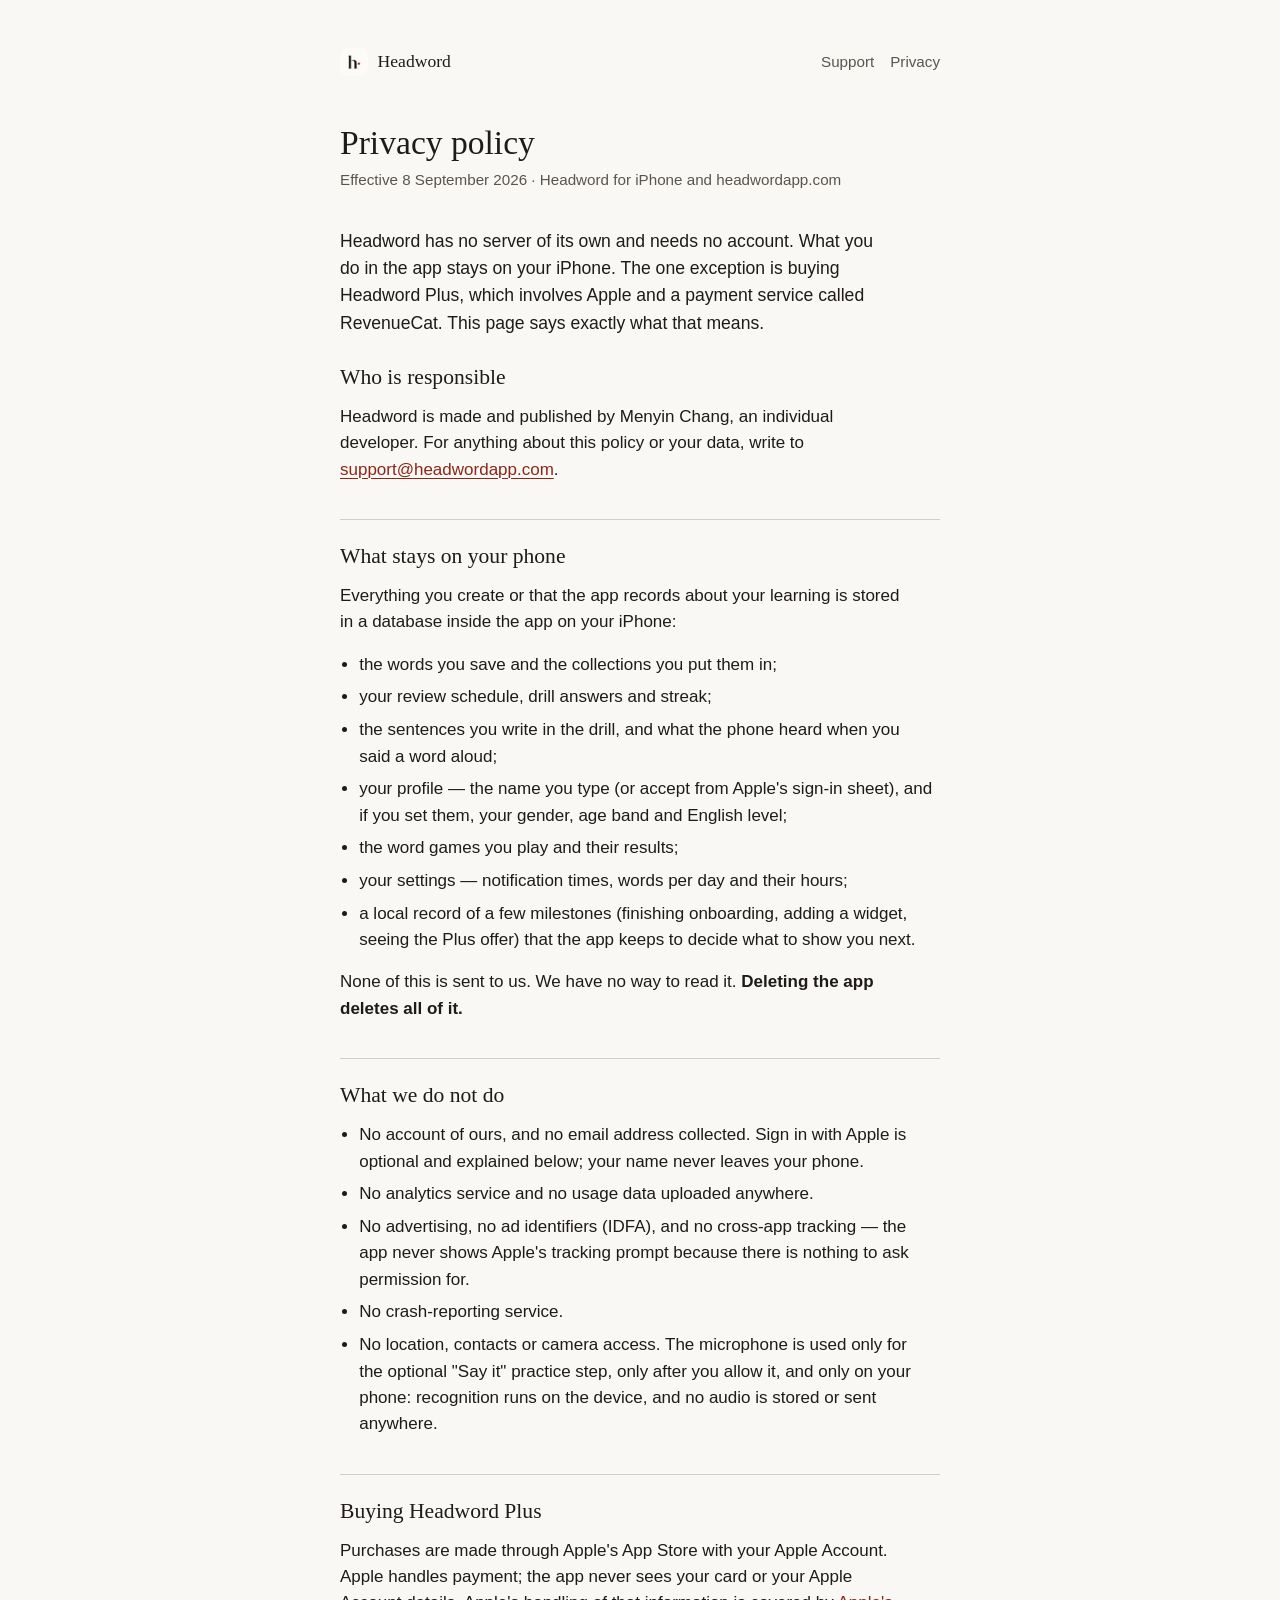
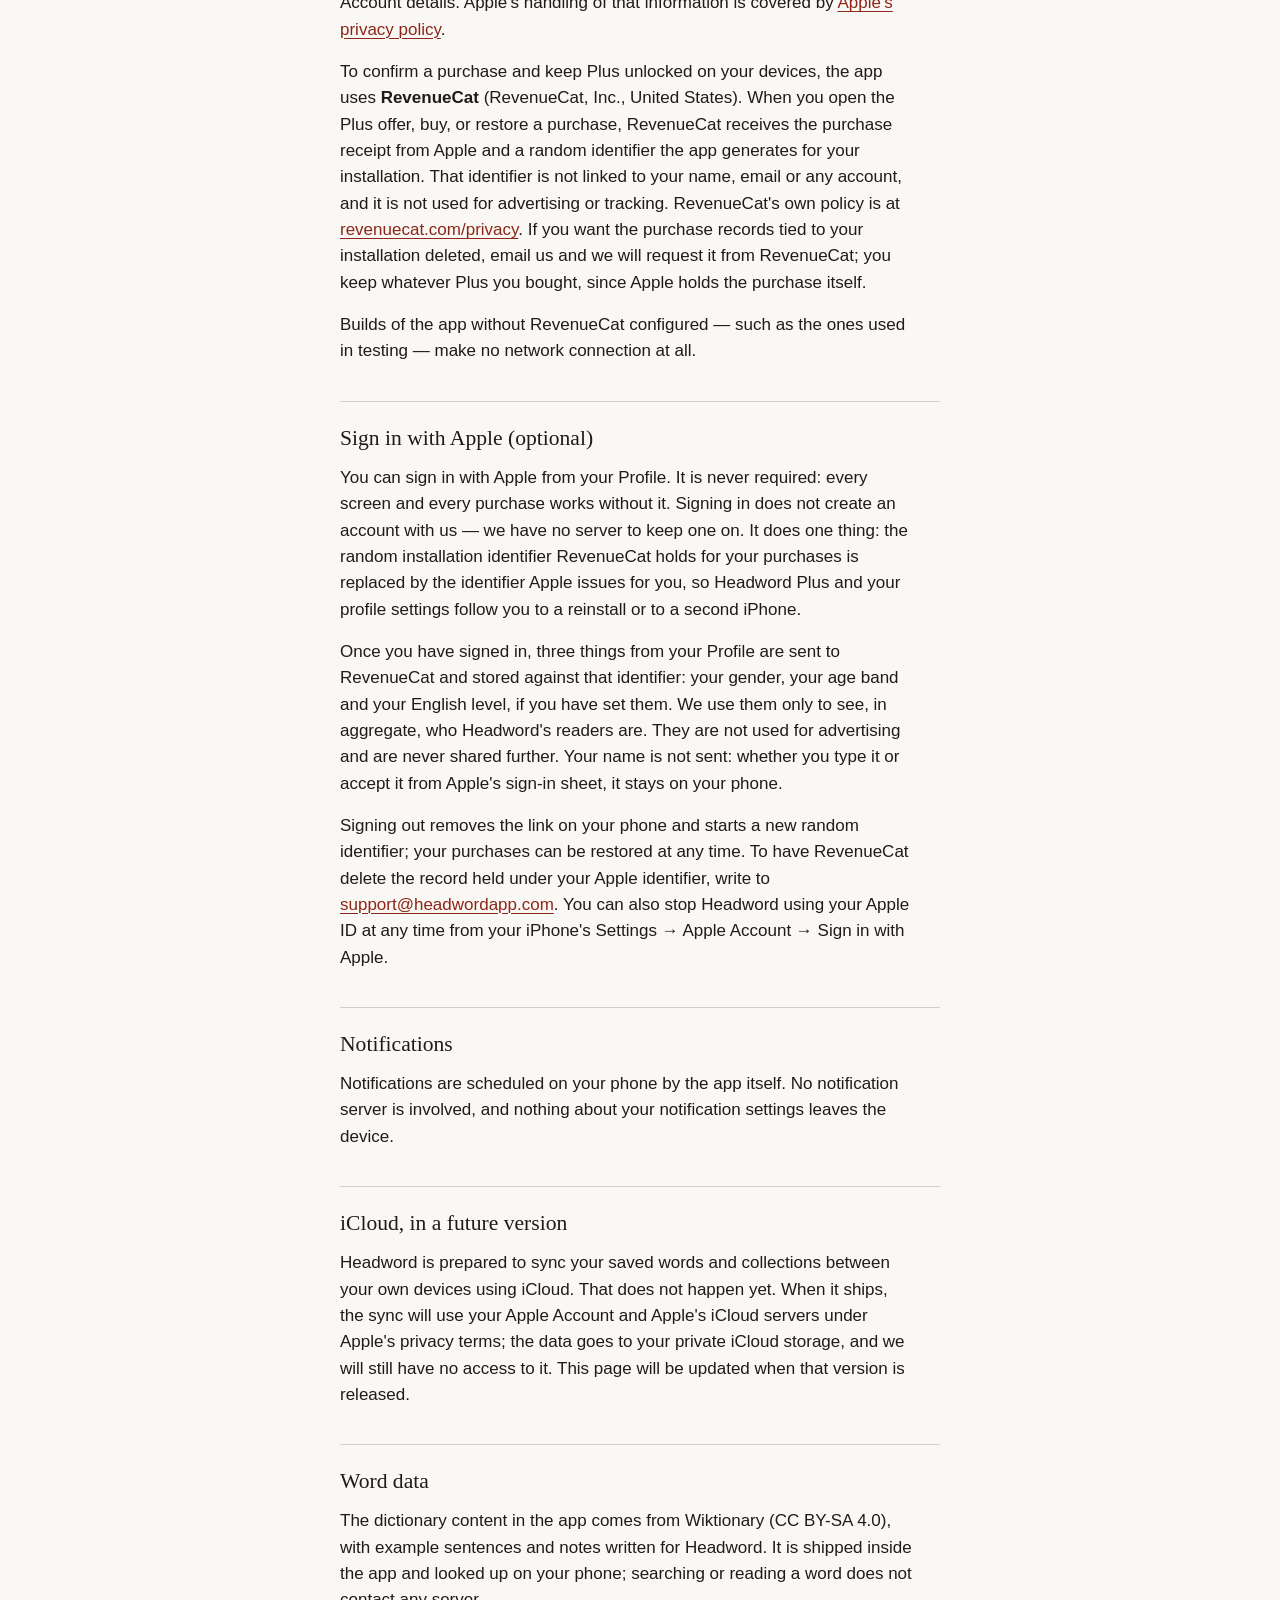
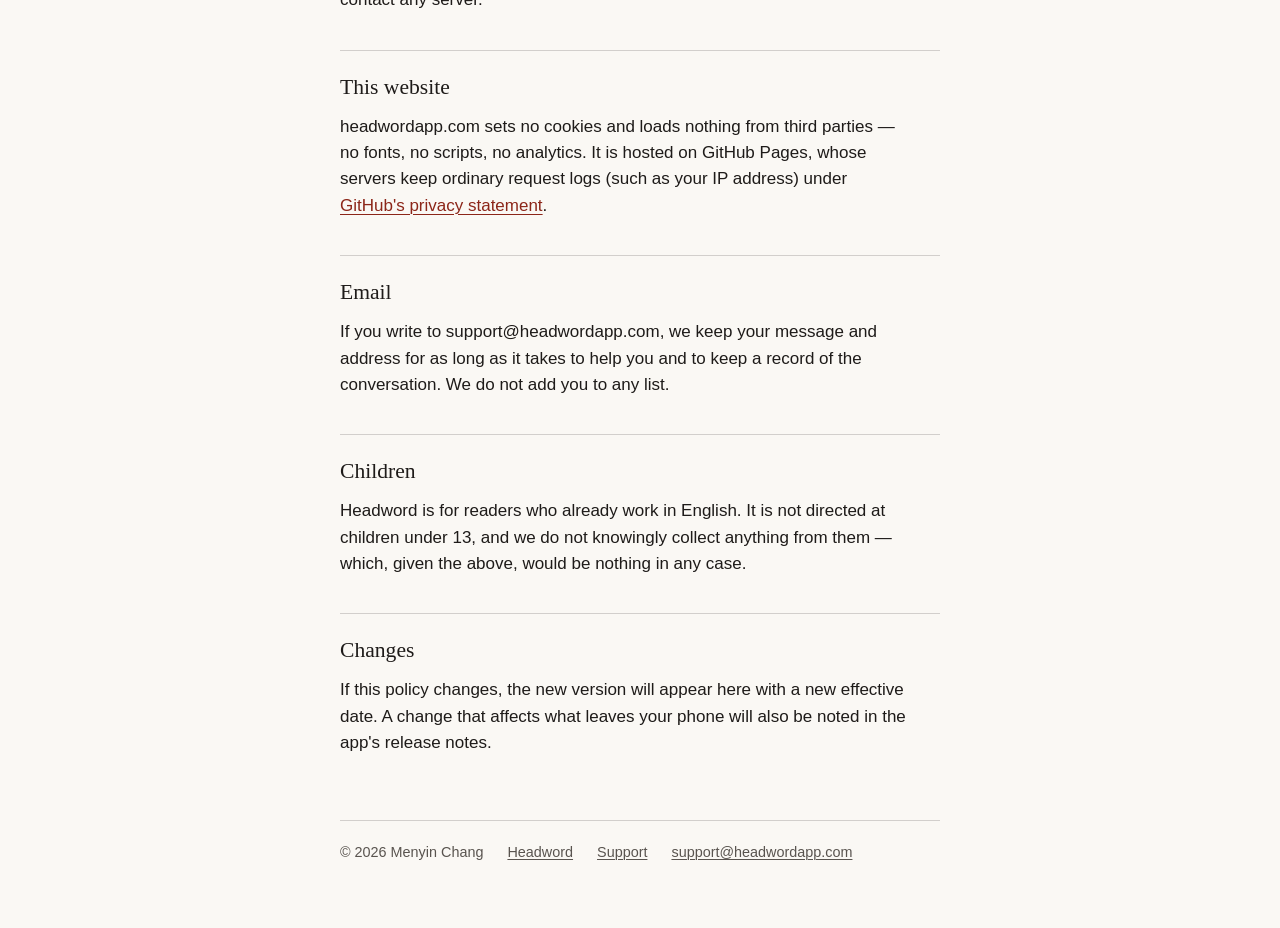
==== privacy/index.html @ ce12e7b8 "privacy: Sign in with Apple, profile attributes, microphone Effective 8 September 2026. Describes th" ====
<!doctype html>
<html lang="en">
<head>
  <meta charset="utf-8">
  <meta name="viewport" content="width=device-width, initial-scale=1">
  <title>Privacy policy — Headword</title>
  <meta name="description" content="What Headword for iPhone collects (almost nothing), where your data lives (your phone), and who else is involved (Apple, and RevenueCat if you buy Plus).">
  <link rel="icon" href="/icon.png">
  <link rel="stylesheet" href="/style.css">
</head>
<body>
<main>
  <nav class="top" aria-label="Site">
    <a class="home" href="/"><img src="/icon.png" alt="">Headword</a>
    <span class="spacer"></span>
    <a href="/support/">Support</a>
    <a href="/privacy/" aria-current="page">Privacy</a>
  </nav>

  <h1>Privacy policy</h1>
  <p class="dateline">Effective 8 September 2026 · Headword for iPhone and headwordapp.com</p>

  <p class="lead">Headword has no server of its own and needs no account. What you do in the app stays on your iPhone. The one exception is buying Headword Plus, which involves Apple and a payment service called RevenueCat. This page says exactly what that means.</p>

  <h2>Who is responsible</h2>
  <p>Headword is made and published by Menyin Chang, an individual developer. For anything about this policy or your data, write to <a href="mailto:support@headwordapp.com">support@headwordapp.com</a>.</p>

  <h2>What stays on your phone</h2>
  <p>Everything you create or that the app records about your learning is stored in a database inside the app on your iPhone:</p>
  <ul>
    <li>the words you save and the collections you put them in;</li>
    <li>your review schedule, drill answers and streak;</li>
    <li>the sentences you write in the drill, and what the phone heard when you said a word aloud;</li>
    <li>your profile — the name you type (or accept from Apple's sign-in sheet), and if you set them, your gender, age band and English level;</li>
    <li>the word games you play and their results;</li>
    <li>your settings — notification times, words per day and their hours;</li>
    <li>a local record of a few milestones (finishing onboarding, adding a widget, seeing the Plus offer) that the app keeps to decide what to show you next.</li>
  </ul>
  <p>None of this is sent to us. We have no way to read it. <strong>Deleting the app deletes all of it.</strong></p>

  <h2>What we do not do</h2>
  <ul>
    <li>No account of ours, and no email address collected. Sign in with Apple is optional and explained below; your name never leaves your phone.</li>
    <li>No analytics service and no usage data uploaded anywhere.</li>
    <li>No advertising, no ad identifiers (IDFA), and no cross-app tracking — the app never shows Apple's tracking prompt because there is nothing to ask permission for.</li>
    <li>No crash-reporting service.</li>
    <li>No location, contacts or camera access. The microphone is used only for the optional "Say it" practice step, only after you allow it, and only on your phone: recognition runs on the device, and no audio is stored or sent anywhere.</li>
  </ul>

  <h2>Buying Headword Plus</h2>
  <p>Purchases are made through Apple's App Store with your Apple Account. Apple handles payment; the app never sees your card or your Apple Account details. Apple's handling of that information is covered by <a href="https://www.apple.com/legal/privacy/">Apple's privacy policy</a>.</p>
  <p>To confirm a purchase and keep Plus unlocked on your devices, the app uses <strong>RevenueCat</strong> (RevenueCat, Inc., United States). When you open the Plus offer, buy, or restore a purchase, RevenueCat receives the purchase receipt from Apple and a random identifier the app generates for your installation. That identifier is not linked to your name, email or any account, and it is not used for advertising or tracking. RevenueCat's own policy is at <a href="https://www.revenuecat.com/privacy/">revenuecat.com/privacy</a>. If you want the purchase records tied to your installation deleted, email us and we will request it from RevenueCat; you keep whatever Plus you bought, since Apple holds the purchase itself.</p>
  <p>Builds of the app without RevenueCat configured — such as the ones used in testing — make no network connection at all.</p>
  <h2>Sign in with Apple (optional)</h2>
  <p>You can sign in with Apple from your Profile. It is never required: every screen and every purchase works without it. Signing in does not create an account with us — we have no server to keep one on. It does one thing: the random installation identifier RevenueCat holds for your purchases is replaced by the identifier Apple issues for you, so Headword Plus and your profile settings follow you to a reinstall or to a second iPhone.</p>
  <p>Once you have signed in, three things from your Profile are sent to RevenueCat and stored against that identifier: your gender, your age band and your English level, if you have set them. We use them only to see, in aggregate, who Headword's readers are. They are not used for advertising and are never shared further. Your name is not sent: whether you type it or accept it from Apple's sign-in sheet, it stays on your phone.</p>
  <p>Signing out removes the link on your phone and starts a new random identifier; your purchases can be restored at any time. To have RevenueCat delete the record held under your Apple identifier, write to <a href="mailto:support@headwordapp.com">support@headwordapp.com</a>. You can also stop Headword using your Apple ID at any time from your iPhone's Settings → Apple Account → Sign in with Apple.</p>

  <h2>Notifications</h2>
  <p>Notifications are scheduled on your phone by the app itself. No notification server is involved, and nothing about your notification settings leaves the device.</p>

  <h2>iCloud, in a future version</h2>
  <p>Headword is prepared to sync your saved words and collections between your own devices using iCloud. That does not happen yet. When it ships, the sync will use your Apple Account and Apple's iCloud servers under Apple's privacy terms; the data goes to your private iCloud storage, and we will still have no access to it. This page will be updated when that version is released.</p>

  <h2>Word data</h2>
  <p>The dictionary content in the app comes from Wiktionary (CC BY-SA 4.0), with example sentences and notes written for Headword. It is shipped inside the app and looked up on your phone; searching or reading a word does not contact any server.</p>

  <h2>This website</h2>
  <p>headwordapp.com sets no cookies and loads nothing from third parties — no fonts, no scripts, no analytics. It is hosted on GitHub Pages, whose servers keep ordinary request logs (such as your IP address) under <a href="https://docs.github.com/en/site-policy/privacy-policies/github-general-privacy-statement">GitHub's privacy statement</a>.</p>

  <h2>Email</h2>
  <p>If you write to support@headwordapp.com, we keep your message and address for as long as it takes to help you and to keep a record of the conversation. We do not add you to any list.</p>

  <h2>Children</h2>
  <p>Headword is for readers who already work in English. It is not directed at children under 13, and we do not knowingly collect anything from them — which, given the above, would be nothing in any case.</p>

  <h2>Changes</h2>
  <p>If this policy changes, the new version will appear here with a new effective date. A change that affects what leaves your phone will also be noted in the app's release notes.</p>

  <footer>
    <span>© 2026 Menyin Chang</span>
    <a href="/">Headword</a>
    <a href="/support/">Support</a>
    <a href="mailto:support@headwordapp.com">support@headwordapp.com</a>
  </footer>
</main>
</body>
</html>
---- style.css ----
/* Headword — headwordapp.com
   Paper and ink, a serif for the entry, the system sans for everything around it.
   Nothing here loads from a third party: no fonts, no scripts, no analytics.
   The values are the app's own (LemmaColor, LemmaType, the icon's red). */

:root {
  color-scheme: light dark;
  --paper: #faf8f4;
  --ink: #1e1b19;
  --ink-2: #59544f;
  --rule: rgba(30, 27, 25, 0.18);
  --accent: #8c2619;
  --accent-hover: #6d1d12;
  --on-accent: #ffffff;
  --card: #ffffff;
  --shadow: rgba(30, 27, 25, 0.12);
  --serif: ui-serif, "New York", "Iowan Old Style", "Palatino Linotype", Palatino, Georgia, "Times New Roman", serif;
  --sans: -apple-system, BlinkMacSystemFont, "SF Pro Text", "Segoe UI", Helvetica, Arial, sans-serif;
}

@media (prefers-color-scheme: dark) {
  :root {
    --paper: #16130f;
    --ink: #f0ece6;
    --ink-2: #c7c2be;
    --rule: rgba(240, 236, 230, 0.2);
    --accent: #d97359;
    --accent-hover: #e48a72;
    --on-accent: #1a100d;
    --shadow: rgba(0, 0, 0, 0.5);
  }
}

* { box-sizing: border-box; }

html { background: var(--paper); }

body {
  margin: 0;
  background: var(--paper);
  color: var(--ink);
  font-family: var(--sans);
  font-size: 17px;
  line-height: 1.55;
  -webkit-font-smoothing: antialiased;
}

main {
  max-width: 40rem;
  margin: 0 auto;
  padding: 3rem 1.25rem 4rem;
}
main.wide { max-width: 72rem; padding: 2rem 1.25rem 3rem; }

a { color: var(--accent); text-decoration-thickness: 1px; text-underline-offset: 0.15em; }
a:hover { text-decoration-thickness: 2px; color: var(--accent-hover); }
a:focus-visible { outline: 2px solid var(--accent); outline-offset: 3px; border-radius: 2px; }

img { max-width: 100%; height: auto; }

.visually-hidden {
  position: absolute; width: 1px; height: 1px; margin: -1px; padding: 0;
  overflow: hidden; clip: rect(0 0 0 0); white-space: nowrap; border: 0;
}

nav.top {
  display: flex;
  align-items: center;
  gap: 1rem;
  font-size: 0.95rem;
  color: var(--ink-2);
  margin-bottom: 3rem;
}
nav.top a { color: inherit; text-decoration: none; }
nav.top a:hover { color: var(--accent); }
nav.top .home { display: flex; align-items: center; gap: 0.6rem; color: var(--ink); font-family: var(--serif); font-size: 1.1rem; }
nav.top img { width: 28px; height: 28px; border-radius: 7px; }
nav.top .spacer { flex: 1; }

/* ------------------------------------------------------------------
   Reading pages (Support, Privacy) */

h1 {
  font-family: var(--serif);
  font-weight: 400;
  font-size: 2.1rem;
  line-height: 1.15;
  margin: 0 0 0.35rem;
  text-wrap: balance;
}
.dateline { color: var(--ink-2); font-size: 0.95rem; margin: 0 0 2.25rem; }

h2 {
  font-family: var(--serif);
  font-weight: 400;
  font-size: 1.35rem;
  margin: 2.25rem 0 0.6rem;
  padding-top: 1.25rem;
  border-top: 1px solid var(--rule);
}
h2:first-of-type { border-top: 0; padding-top: 0; margin-top: 1.5rem; }

p, li { max-width: 36rem; }
p { margin: 0 0 1rem; }
ul { padding-left: 1.2rem; margin: 0 0 1rem; }
li { margin: 0 0 0.4rem; }
strong { font-weight: 600; }
code { font-family: ui-monospace, "SF Mono", Menlo, monospace; font-size: 0.92em; }

.lead { font-size: 1.1rem; max-width: 34rem; }
.quiet { color: var(--ink-2); }

hr { border: 0; border-top: 1px solid var(--rule); margin: 2.5rem 0; }

footer {
  margin-top: 4rem;
  padding-top: 1.25rem;
  border-top: 1px solid var(--rule);
  color: var(--ink-2);
  font-size: 0.9rem;
  display: flex;
  flex-wrap: wrap;
  gap: 0.5rem 1.5rem;
}
footer a { color: inherit; }

/* ------------------------------------------------------------------
   The landing page: one long dictionary entry for "headword".
   Section labels are the apparatus the app already sets (IN USE, ORIGIN). */

.landing nav.top { margin-bottom: clamp(2.5rem, 6vw, 4.5rem); }

.label {
  font-family: var(--sans);
  font-weight: 400;
  font-size: 0.8rem;
  letter-spacing: 0.14em;
  text-transform: uppercase;
  color: var(--ink-2);
}
.landing h2.label { margin: 0 0 1.1rem; padding: 0; border: 0; }

/* The hero: the entry on the left, today's word on the Lock Screen on the right. */
.hero {
  display: grid;
  grid-template-columns: minmax(0, 7fr) minmax(0, 5fr);
  gap: clamp(2rem, 5vw, 5rem);
  align-items: start;
}

.headword {
  font-family: var(--serif);
  font-weight: 400;
  font-size: clamp(3.4rem, 9vw, 7rem);
  line-height: 1;
  letter-spacing: -0.015em;
  margin: 0 0 0.6rem;
  display: flex;
  align-items: baseline;
  text-wrap: initial;
}
.headword .bloom { display: inline-block; white-space: nowrap; }
.headword .l { display: inline-block; }
/* The icon's red dot, as the full stop after the headword. */
.headword .dot {
  display: inline-block;
  width: 0.17em;
  height: 0.17em;
  border-radius: 50%;
  background: var(--accent);
  margin-left: 0.08em;
  transform: translateY(-0.02em);
}

.apparatus {
  font-family: var(--serif);
  color: var(--ink-2);
  font-size: 1.15rem;
  margin: 0 0 1.6rem;
}
.apparatus .pos { font-style: italic; }

.senses {
  list-style: none;
  padding: 0;
  margin: 0 0 2rem;
  font-family: var(--serif);
  font-size: clamp(1.25rem, 1.05rem + 0.8vw, 1.5rem);
  line-height: 1.4;
  max-width: 36rem;
}
.senses li {
  display: grid;
  grid-template-columns: 1.6em 1fr;
  margin: 0 0 1rem;
}
.senses .n { font-weight: 600; font-size: 0.8em; line-height: 1.75; }
.senses p { margin: 0; max-width: none; }
.senses b { font-weight: 600; }

.cta { display: flex; align-items: center; gap: 1.25rem; flex-wrap: wrap; }
.cta .quiet { margin: 0; font-size: 0.95rem; line-height: 1.45; max-width: 22rem; }

.button {
  display: inline-flex;
  align-items: center;
  justify-content: center;
  min-height: 3.25rem;
  padding: 0 1.6rem;
  border-radius: 2rem;
  background: var(--accent);
  color: var(--on-accent);
  font-size: 1.0625rem;
  font-weight: 500;
  text-decoration: none;
  white-space: nowrap;
}
.button:hover { background: var(--accent-hover); color: var(--on-accent); text-decoration: none; }

.widget { margin: 0.5rem 0 0; }
.widget .card {
  background: #ffffff;
  border-radius: 1.6rem;
  padding: clamp(1rem, 2.5vw, 1.9rem);
  box-shadow: 0 1.5rem 3.5rem var(--shadow), 0 0 0 1px var(--rule);
}
.widget img { display: block; width: 100%; }
.widget figcaption {
  font-family: var(--serif);
  font-style: italic;
  color: var(--ink-2);
  font-size: 1.05rem;
  text-align: center;
  margin: 1rem 0 0;
}

/* Sections, each opened by one hairline and its apparatus label. */
.sec {
  border-top: 1px solid var(--rule);
  margin-top: clamp(3rem, 7vw, 5rem);
  padding-top: clamp(2.25rem, 5vw, 3.5rem);
}

.statement {
  font-family: var(--serif);
  font-size: clamp(1.7rem, 1.2rem + 2vw, 2.75rem);
  line-height: 1.15;
  letter-spacing: -0.01em;
  margin: 0 0 clamp(1.75rem, 4vw, 2.75rem);
  max-width: 52rem;
  text-wrap: balance;
}

/* The three screens: a row on wide viewports, a snapping strip on narrow ones. */
.screens {
  display: grid;
  grid-template-columns: repeat(3, minmax(0, 1fr));
  gap: clamp(1.5rem, 3.5vw, 3rem);
}
.screens figure { margin: 0; }
.phone {
  position: relative;
  aspect-ratio: 800 / 1130;
  border-radius: clamp(1.5rem, 3.5vw, 2.4rem);
  overflow: hidden;
  background: #ffffff;
  box-shadow: 0 0 0 1px var(--rule), 0 1.25rem 3rem var(--shadow);
}
.phone img { display: block; width: 100%; height: 100%; object-fit: cover; object-position: top; }
.phone::after {
  content: "";
  position: absolute;
  left: 0; right: 0; bottom: 0;
  height: 18%;
  background: linear-gradient(to bottom, rgba(255, 255, 255, 0), #ffffff);
  pointer-events: none;
}
.screens figcaption {
  font-family: var(--serif);
  font-size: 1.2rem;
  margin: 1rem 0 0;
}

.cols {
  display: grid;
  grid-template-columns: repeat(2, minmax(0, 1fr));
  gap: clamp(1.5rem, 4vw, 4rem);
  max-width: 62rem;
}
.cols h3 {
  font-family: var(--serif);
  font-weight: 400;
  font-size: 1.55rem;
  line-height: 1.2;
  margin: 0 0 0.5rem;
}
.cols p { margin: 0 0 0.75rem; }
.cols ul { margin: 0 0 0.75rem; padding-left: 1.1rem; }
.cols li { margin: 0 0 0.35rem; }
.cols .quiet { font-size: 0.95rem; }

.origin p { max-width: 44rem; }

.see-also { align-items: baseline; }
.see-also .label { margin-right: 0.25rem; }

/* Narrow viewports: one column, screens in a strip you swipe. */
@media (max-width: 60rem) {
  .hero { grid-template-columns: 1fr; }
  .widget { max-width: 30rem; margin-top: 0.5rem; }
}
@media (max-width: 44rem) {
  .cols { grid-template-columns: 1fr; }
  .screens {
    display: flex;
    gap: 1rem;
    overflow-x: auto;
    scroll-snap-type: x mandatory;
    scroll-padding-inline: 1.25rem;
    -webkit-overflow-scrolling: touch;
    margin: 0 -1.25rem;
    padding: 0.5rem 1.25rem 1rem;
    scrollbar-width: none;
  }
  .screens::-webkit-scrollbar { display: none; }
  .screens figure { flex: 0 0 min(72vw, 20rem); scroll-snap-align: start; }
  .screens figcaption { font-size: 1.05rem; }
  .cta .quiet { max-width: none; }
}

/* One page-load moment: the headword's letters bloom in, as they do on the app's welcome screen. */
@media (prefers-reduced-motion: no-preference) {
  a { transition: color 120ms ease, background-color 120ms ease; }
  .headword .l {
    opacity: 0;
    transform: translateY(0.35em);
    animation: bloom 700ms cubic-bezier(0.22, 1, 0.36, 1) forwards;
    animation-delay: calc(80ms + var(--i) * 45ms);
  }
  .headword .dot {
    opacity: 0;
    animation: bloom 500ms cubic-bezier(0.22, 1, 0.36, 1) forwards;
    animation-delay: 560ms;
  }
  .widget {
    opacity: 0;
    transform: translateY(0.75rem);
    animation: bloom 800ms cubic-bezier(0.22, 1, 0.36, 1) forwards;
    animation-delay: 700ms;
  }
  @keyframes bloom {
    to { opacity: 1; transform: none; }
  }
}
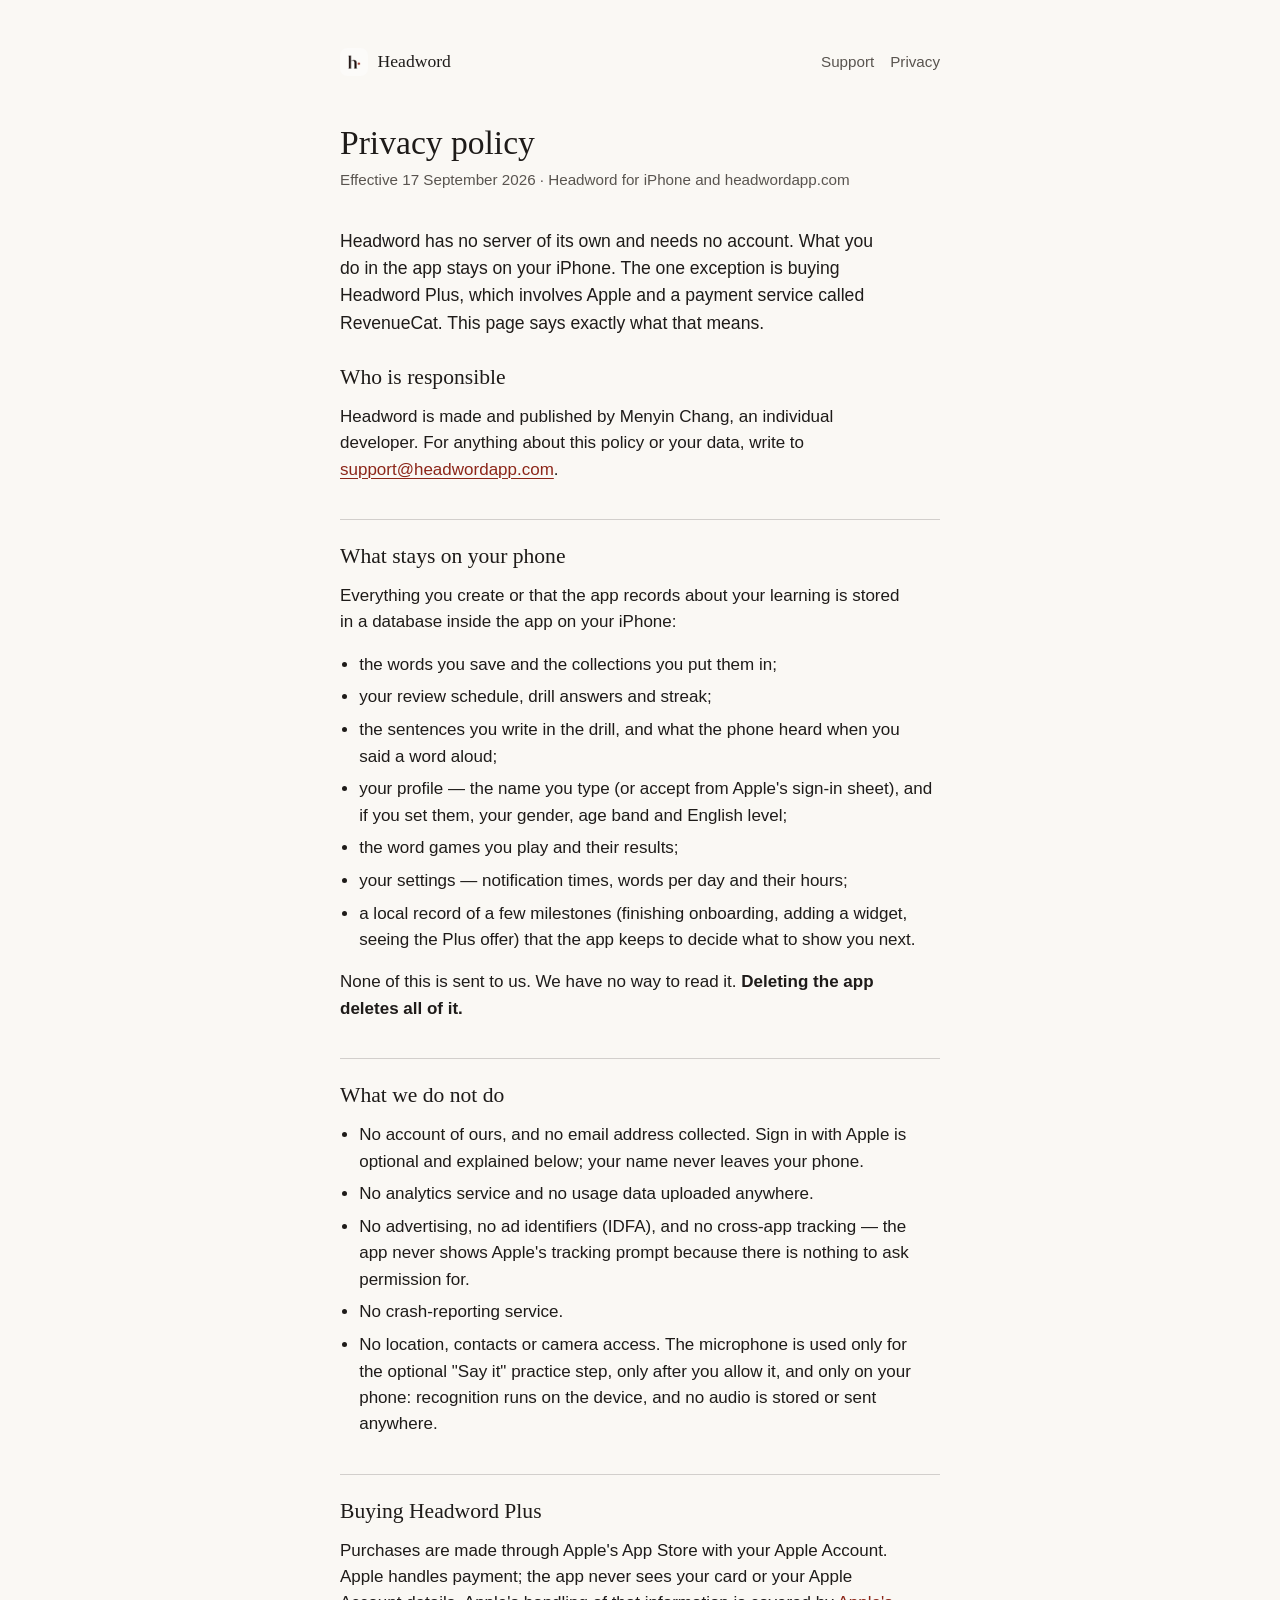
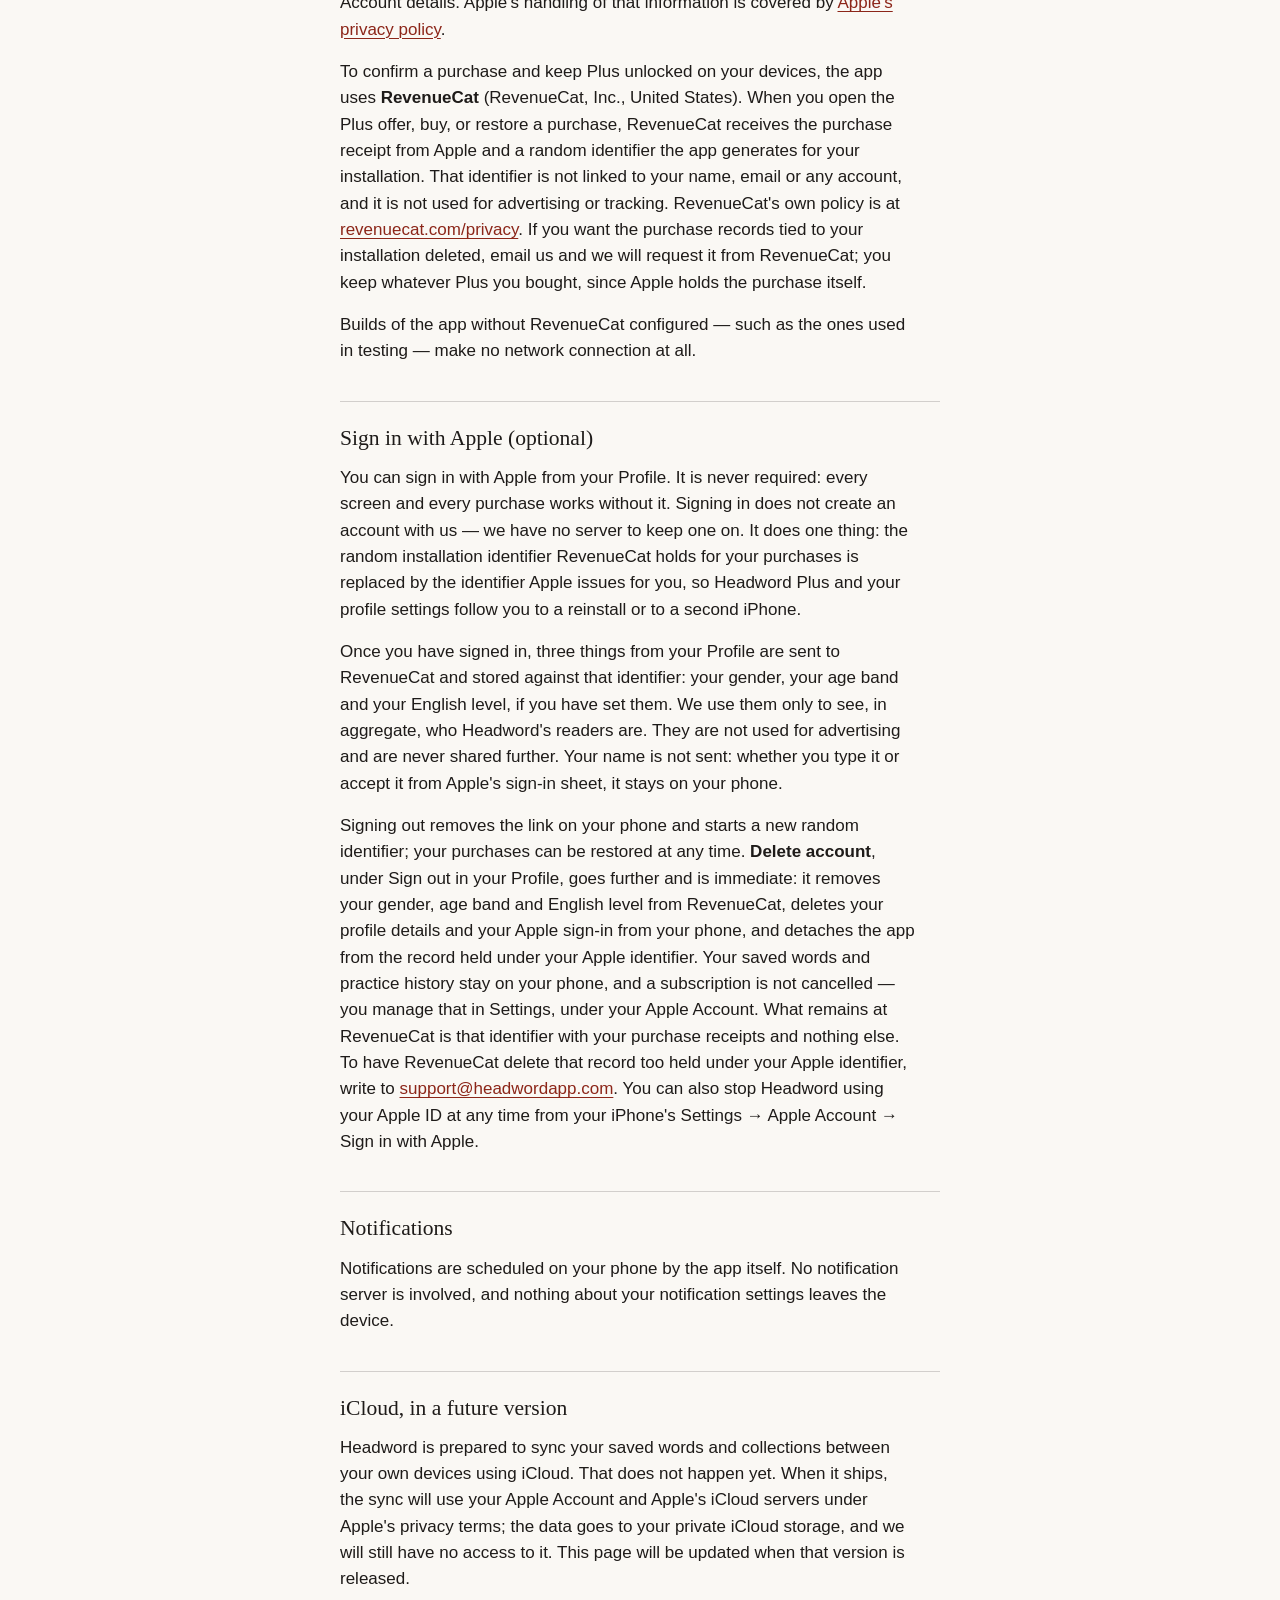
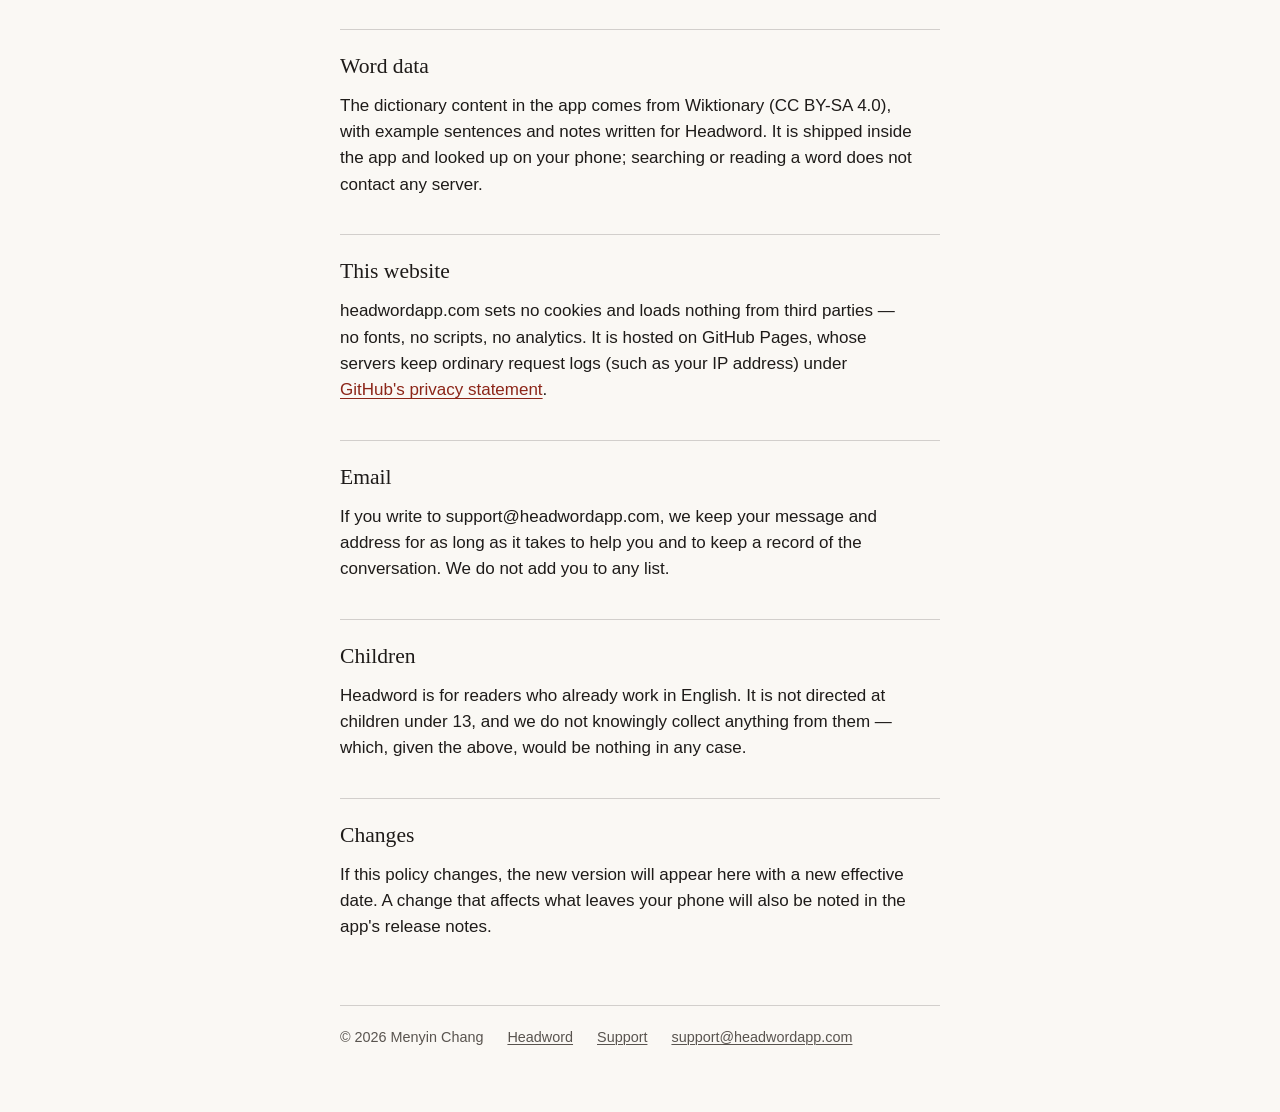
==== commit 70a9e137: "privacy: Delete account" ====
--- a/privacy/index.html
+++ b/privacy/index.html
@@ -18,7 +18,7 @@
   </nav>
 
   <h1>Privacy policy</h1>
-  <p class="dateline">Effective 8 September 2026 · Headword for iPhone and headwordapp.com</p>
+  <p class="dateline">Effective 17 September 2026 · Headword for iPhone and headwordapp.com</p>
 
   <p class="lead">Headword has no server of its own and needs no account. What you do in the app stays on your iPhone. The one exception is buying Headword Plus, which involves Apple and a payment service called RevenueCat. This page says exactly what that means.</p>
 
@@ -54,7 +54,7 @@
   <h2>Sign in with Apple (optional)</h2>
   <p>You can sign in with Apple from your Profile. It is never required: every screen and every purchase works without it. Signing in does not create an account with us — we have no server to keep one on. It does one thing: the random installation identifier RevenueCat holds for your purchases is replaced by the identifier Apple issues for you, so Headword Plus and your profile settings follow you to a reinstall or to a second iPhone.</p>
   <p>Once you have signed in, three things from your Profile are sent to RevenueCat and stored against that identifier: your gender, your age band and your English level, if you have set them. We use them only to see, in aggregate, who Headword's readers are. They are not used for advertising and are never shared further. Your name is not sent: whether you type it or accept it from Apple's sign-in sheet, it stays on your phone.</p>
-  <p>Signing out removes the link on your phone and starts a new random identifier; your purchases can be restored at any time. To have RevenueCat delete the record held under your Apple identifier, write to <a href="mailto:support@headwordapp.com">support@headwordapp.com</a>. You can also stop Headword using your Apple ID at any time from your iPhone's Settings → Apple Account → Sign in with Apple.</p>
+  <p>Signing out removes the link on your phone and starts a new random identifier; your purchases can be restored at any time. <strong>Delete account</strong>, under Sign out in your Profile, goes further and is immediate: it removes your gender, age band and English level from RevenueCat, deletes your profile details and your Apple sign-in from your phone, and detaches the app from the record held under your Apple identifier. Your saved words and practice history stay on your phone, and a subscription is not cancelled — you manage that in Settings, under your Apple Account. What remains at RevenueCat is that identifier with your purchase receipts and nothing else. To have RevenueCat delete that record too held under your Apple identifier, write to <a href="mailto:support@headwordapp.com">support@headwordapp.com</a>. You can also stop Headword using your Apple ID at any time from your iPhone's Settings → Apple Account → Sign in with Apple.</p>
 
   <h2>Notifications</h2>
   <p>Notifications are scheduled on your phone by the app itself. No notification server is involved, and nothing about your notification settings leaves the device.</p>
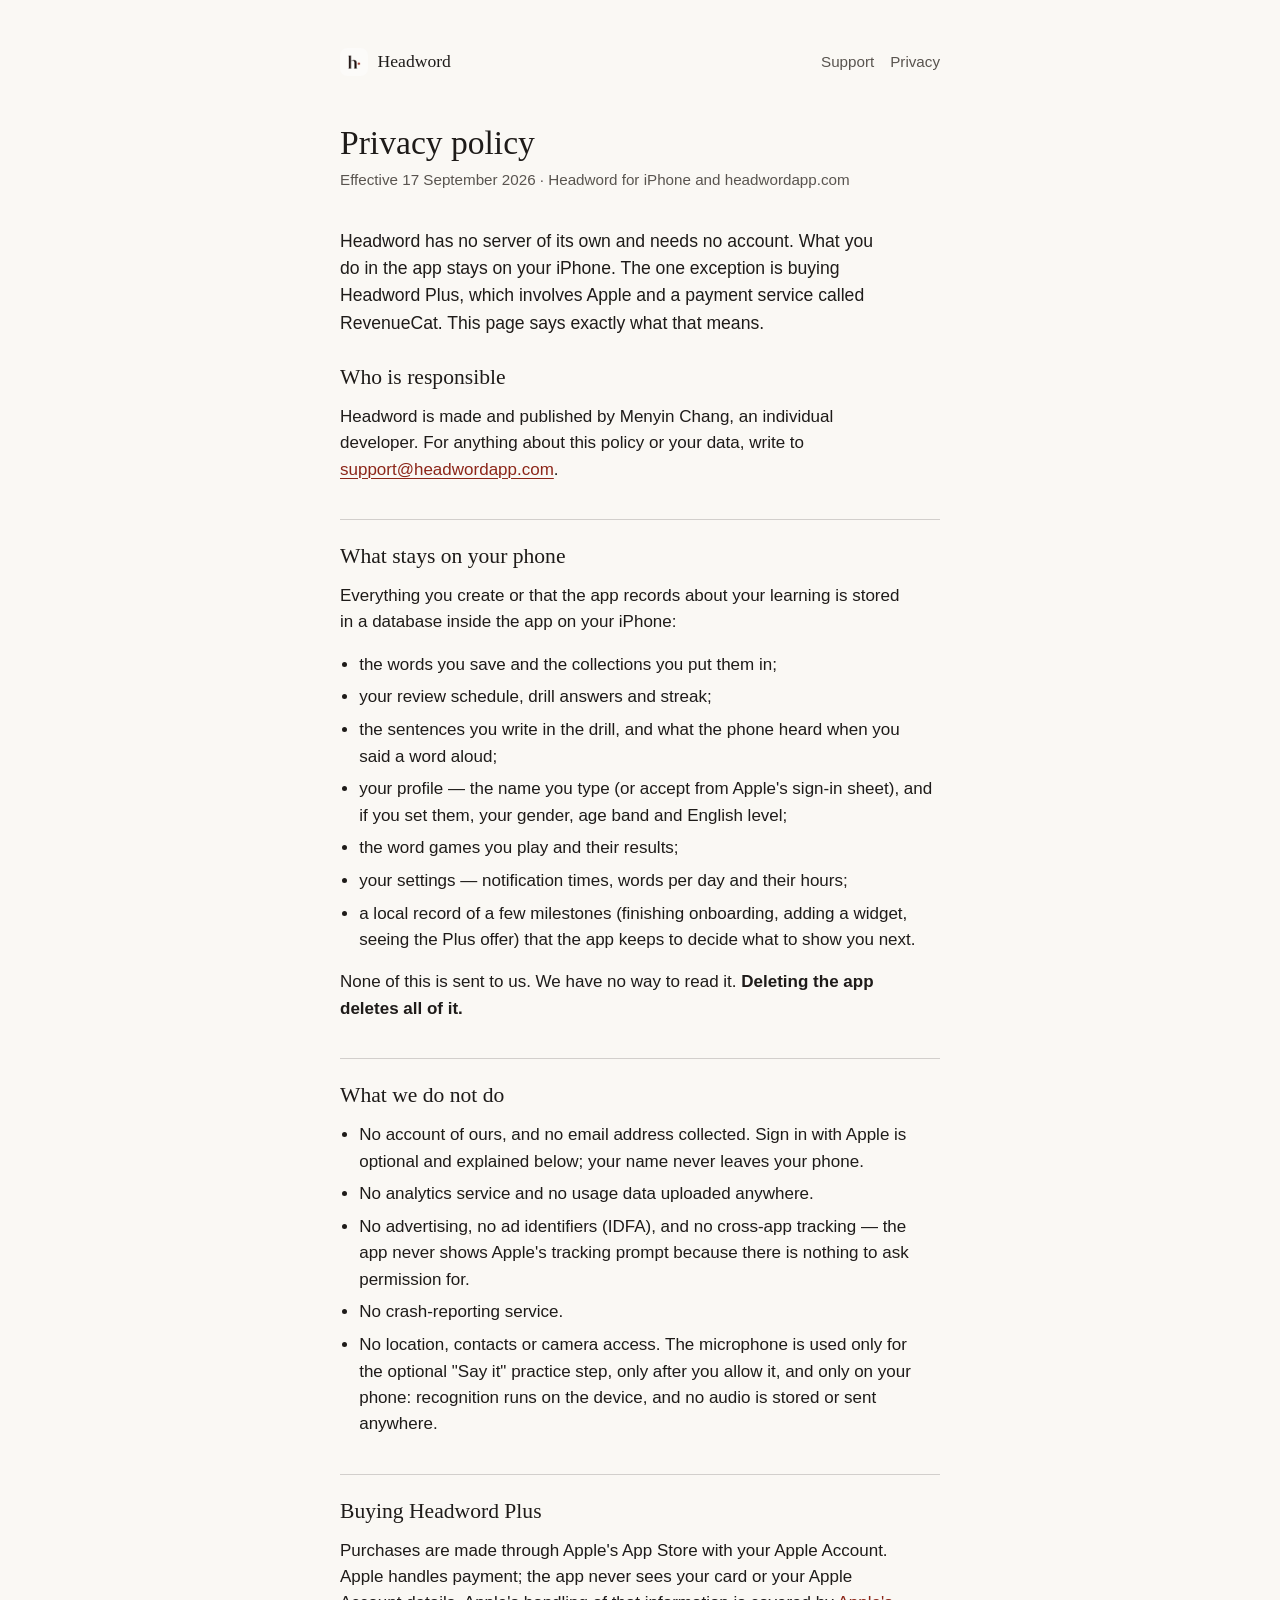
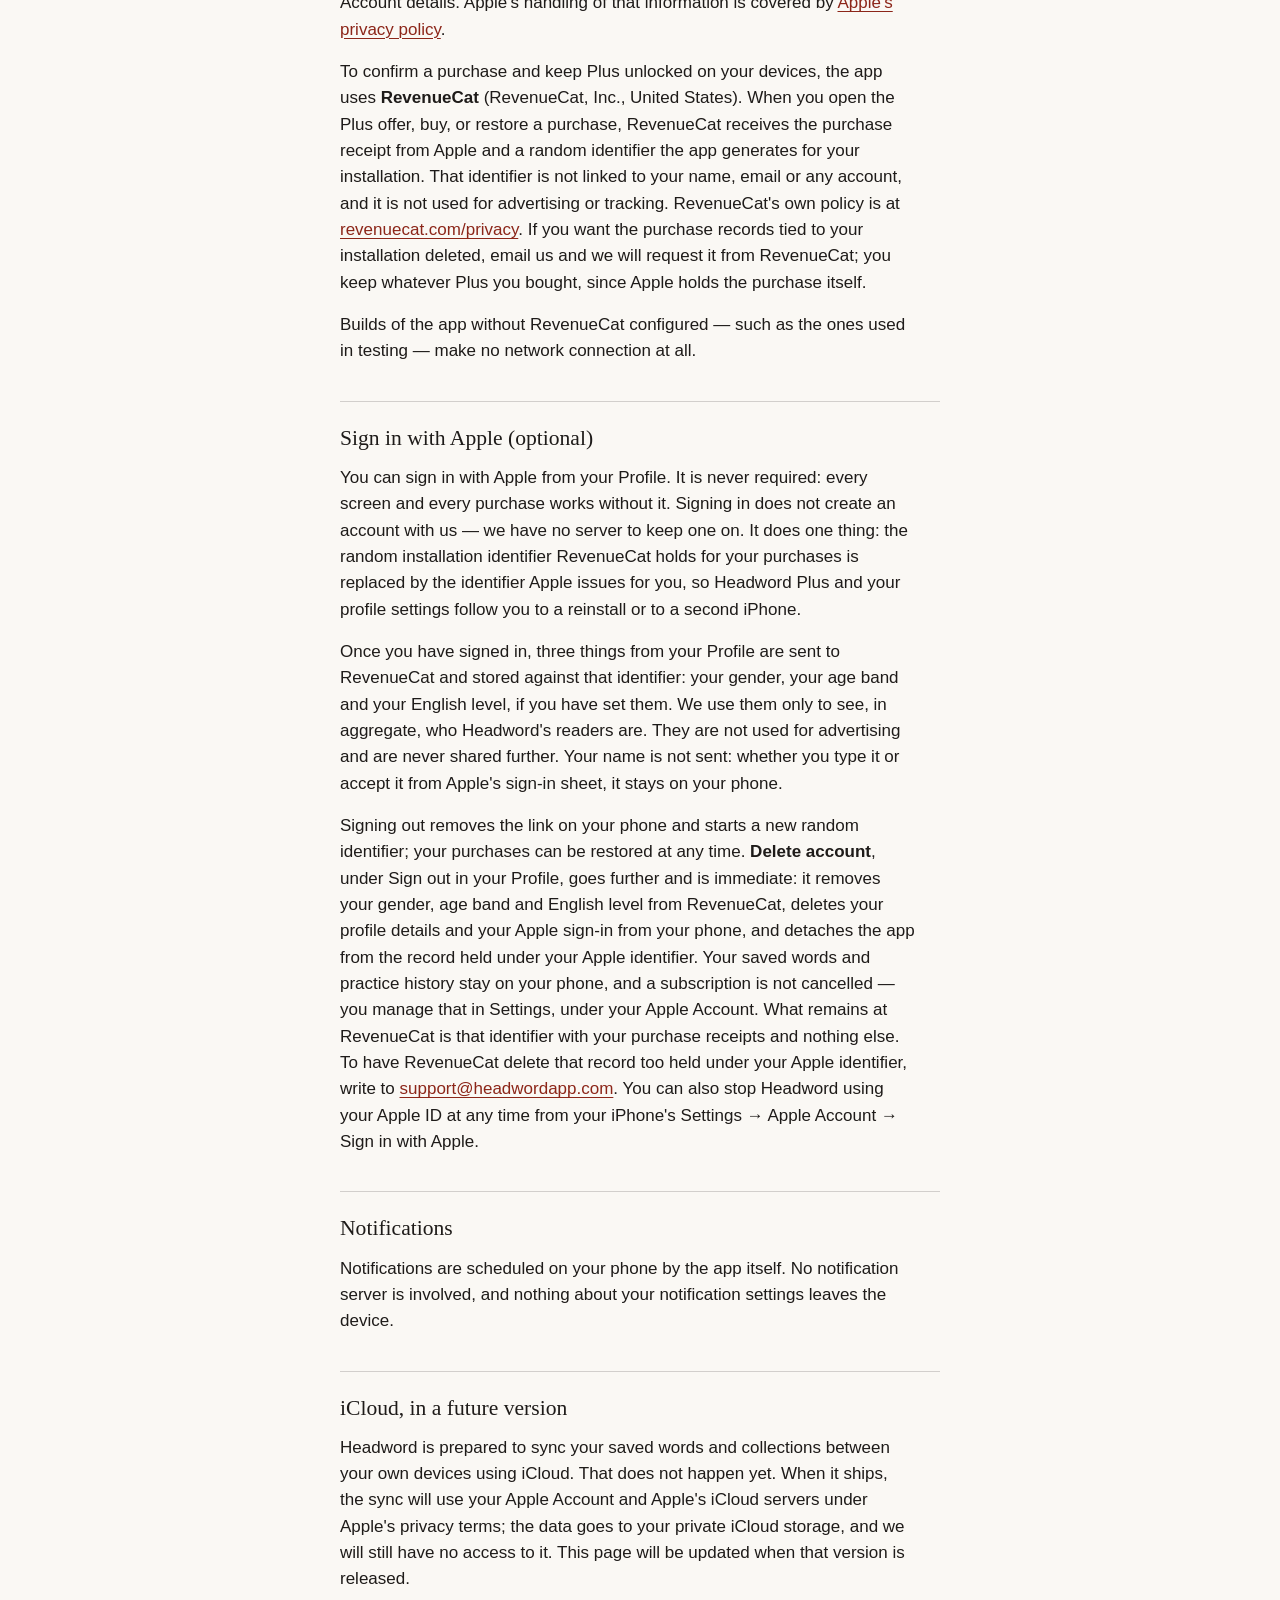
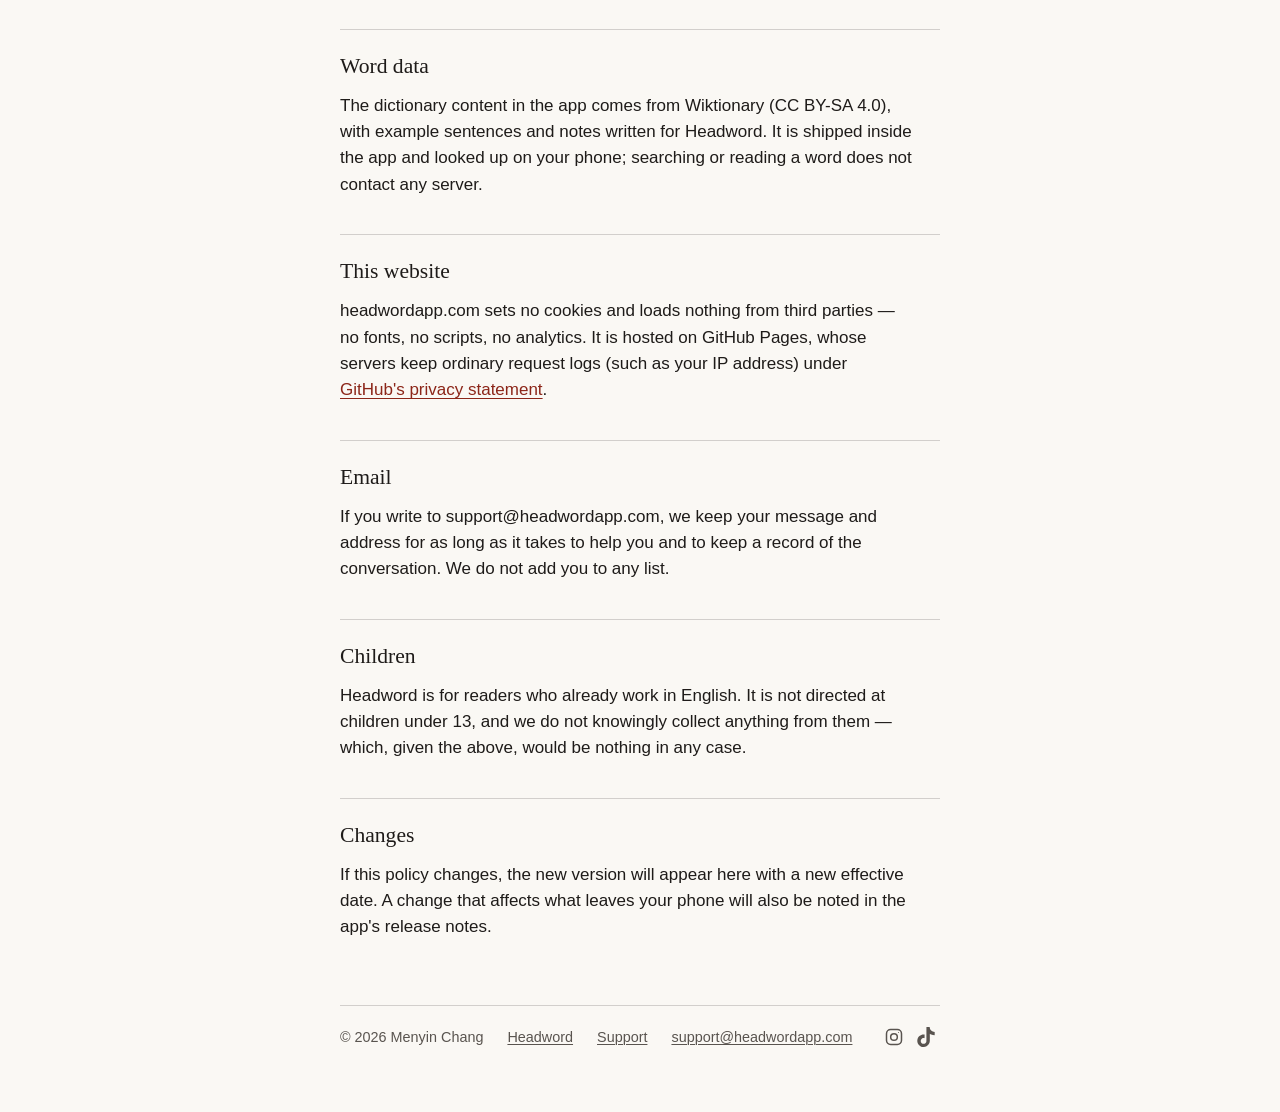
==== commit 311324ce: "feat(site): /ig and /tt redirects, and the two profiles in every footer Four meta-refresh pages (/ig" ====
--- a/privacy/index.html
+++ b/privacy/index.html
@@ -82,6 +82,7 @@
     <a href="/">Headword</a>
     <a href="/support/">Support</a>
     <a href="mailto:support@headwordapp.com">support@headwordapp.com</a>
+    <span class="social"><a class="icon" href="https://www.instagram.com/headword.app/" rel="me" aria-label="Headword on Instagram, @headword.app"><svg viewBox="0 0 24 24" width="20" height="20" aria-hidden="true" focusable="false" fill="none" stroke="currentColor" stroke-width="1.8" stroke-linecap="round"><rect x="3" y="3" width="18" height="18" rx="5"/><circle cx="12" cy="12" r="4"/><circle cx="17.3" cy="6.7" r="0.6" fill="currentColor" stroke="none"/></svg></a><a class="icon" href="https://www.tiktok.com/@headword.app" rel="me" aria-label="Headword on TikTok, @headword.app"><svg viewBox="0 0 24 24" width="20" height="20" aria-hidden="true" focusable="false" fill="currentColor"><path d="M12.525.02c1.31-.02 2.61-.01 3.91-.02.08 1.53.63 3.09 1.75 4.17 1.12 1.11 2.7 1.62 4.24 1.79v4.03c-1.44-.05-2.89-.35-4.2-.97-.57-.26-1.1-.59-1.62-.93-.01 2.92.01 5.84-.02 8.75-.08 1.4-.54 2.79-1.35 3.94-1.31 1.92-3.58 3.17-5.91 3.21-1.43.08-2.86-.31-4.08-1.03-2.02-1.19-3.44-3.37-3.65-5.71-.02-.5-.03-1-.01-1.49.18-1.9 1.12-3.72 2.58-4.96 1.66-1.44 3.98-2.13 6.15-1.72.02 1.48-.04 2.96-.04 4.44-.99-.32-2.15-.23-3.02.37-.63.41-1.11 1.04-1.36 1.75-.21.51-.15 1.07-.14 1.61.24 1.64 1.82 3.02 3.5 2.87 1.12-.01 2.19-.66 2.77-1.61.19-.33.4-.67.41-1.06.1-1.79.06-3.57.07-5.36.01-4.03-.01-8.05.02-12.07z"/></svg></a></span>
   </footer>
 </main>
 </body>
--- a/style.css
+++ b/style.css
@@ -124,6 +124,23 @@
 }
 footer a { color: inherit; }
 
+/* The two profiles, as glyphs at the end of the footer row: quiet ink, the accent on
+   hover, drawn inline so nothing loads from elsewhere. Each is a 44px target around a
+   20px glyph, pulled in by negative margins so the row keeps its rhythm. */
+footer .social { display: inline-flex; gap: 0.25rem; align-self: center; margin-left: auto; }
+footer .social .icon {
+  display: inline-flex;
+  align-items: center;
+  justify-content: center;
+  width: 2.75rem;
+  height: 2.75rem;
+  margin: -0.75rem -0.5rem;
+  border-radius: 50%;
+  text-decoration: none;
+}
+footer .social .icon:hover { color: var(--accent); }
+footer .social svg { display: block; }
+
 /* ------------------------------------------------------------------
    The landing page: one long dictionary entry for "headword".
    Section labels are the apparatus the app already sets (IN USE, ORIGIN). */
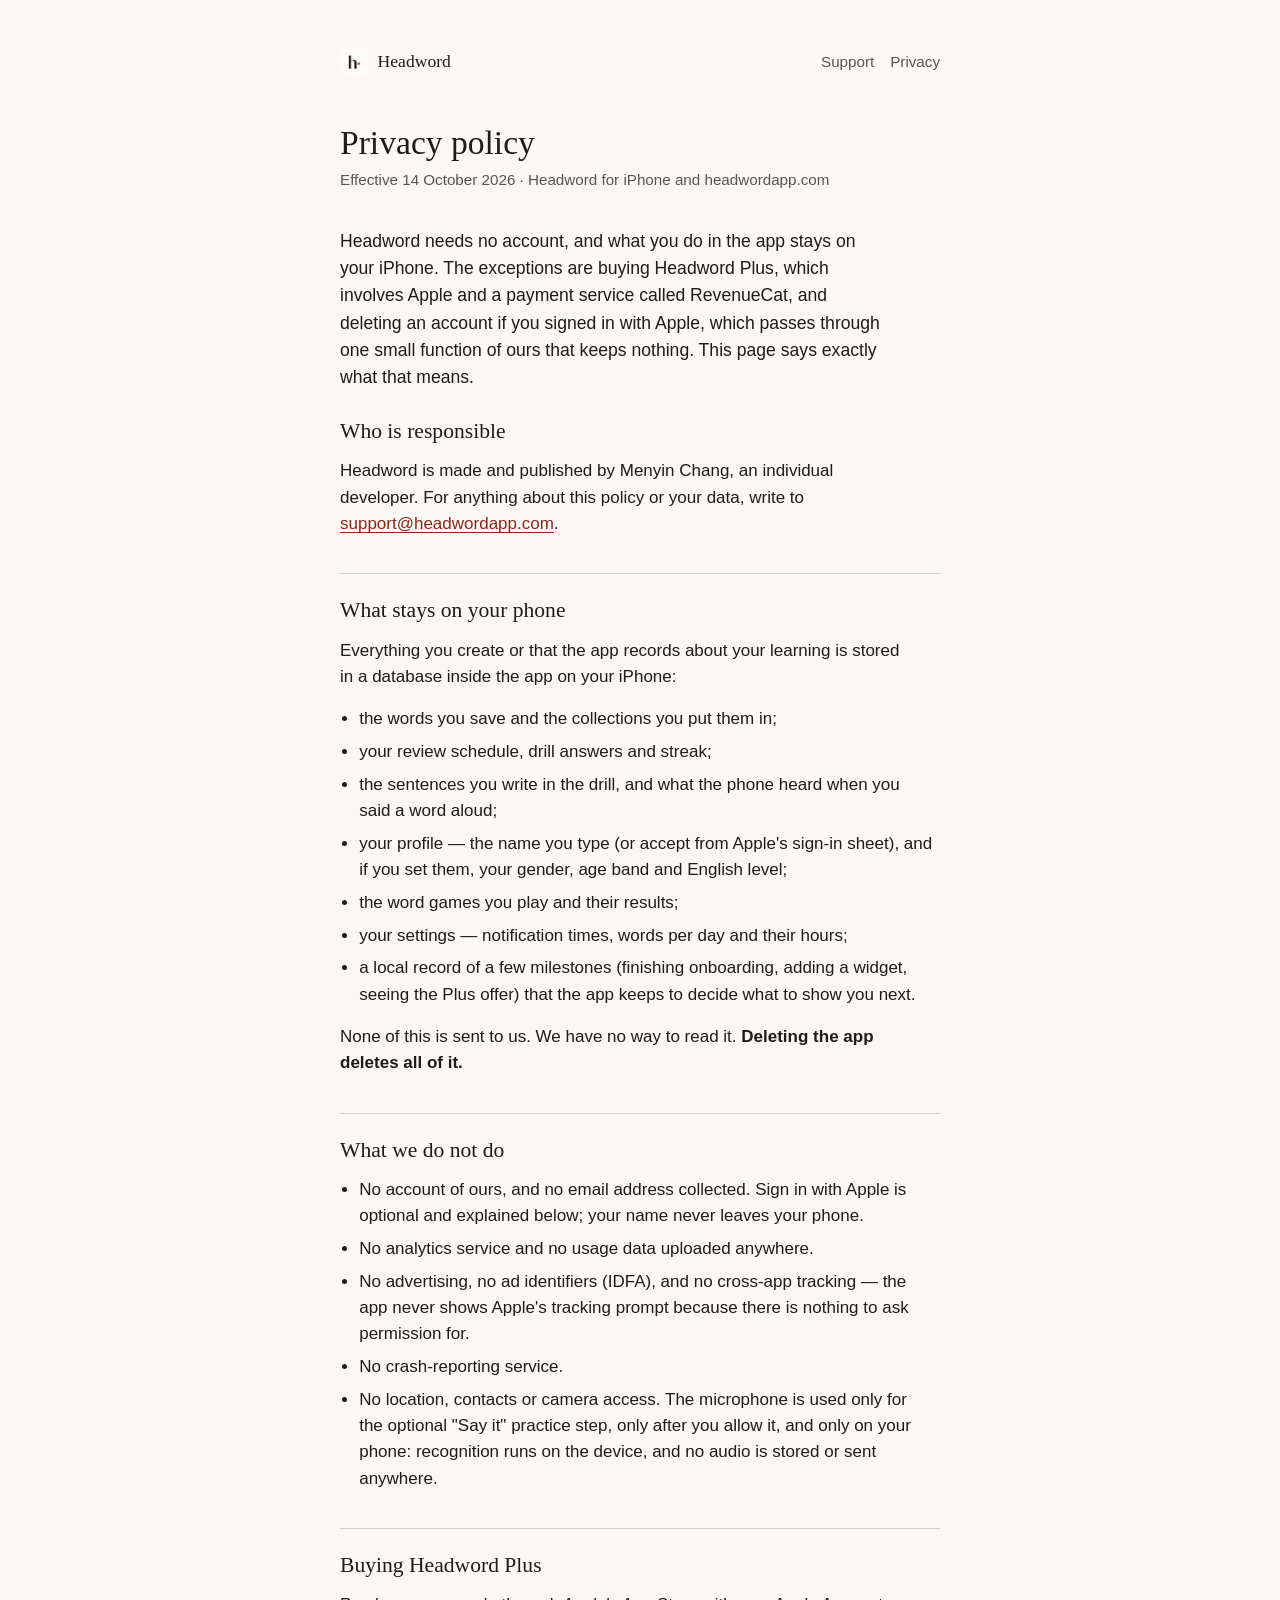
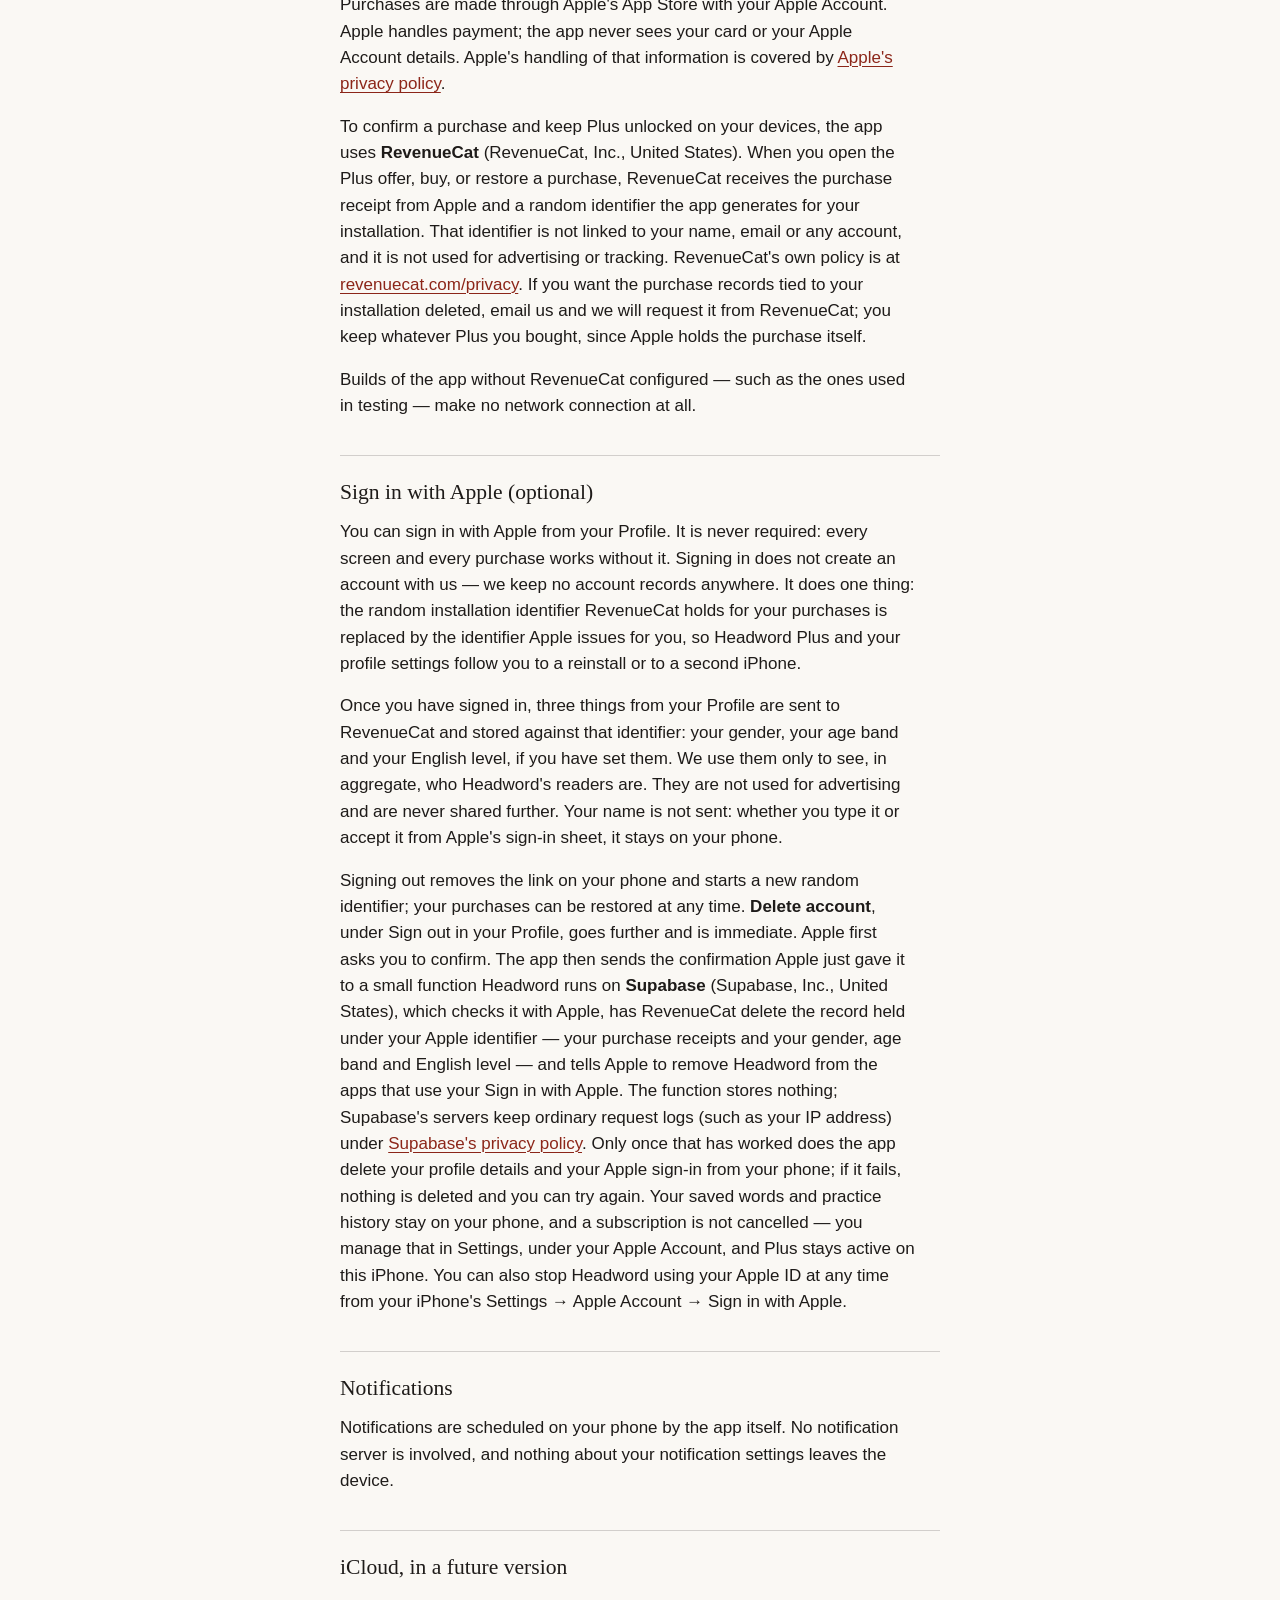
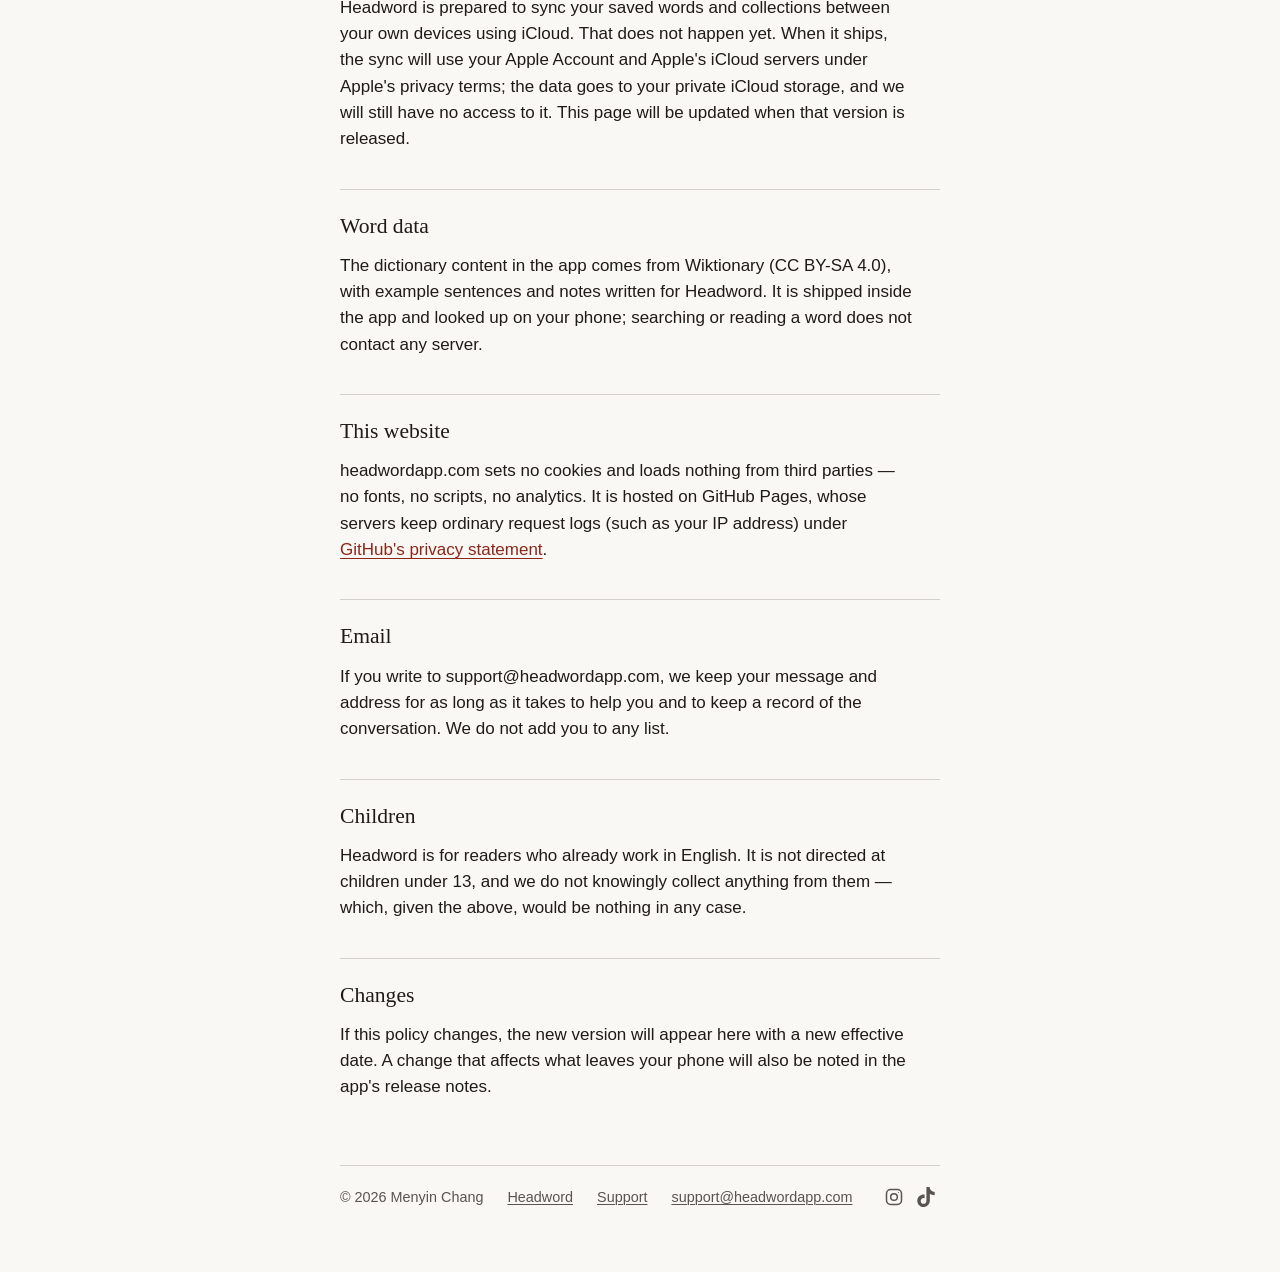
==== commit c0439ff8: "privacy: Delete account now deletes the RevenueCat record and revokes Sign in with Apple" ====
--- a/privacy/index.html
+++ b/privacy/index.html
@@ -18,9 +18,9 @@
   </nav>
 
   <h1>Privacy policy</h1>
-  <p class="dateline">Effective 17 September 2026 · Headword for iPhone and headwordapp.com</p>
+  <p class="dateline">Effective 14 October 2026 · Headword for iPhone and headwordapp.com</p>
 
-  <p class="lead">Headword has no server of its own and needs no account. What you do in the app stays on your iPhone. The one exception is buying Headword Plus, which involves Apple and a payment service called RevenueCat. This page says exactly what that means.</p>
+  <p class="lead">Headword needs no account, and what you do in the app stays on your iPhone. The exceptions are buying Headword Plus, which involves Apple and a payment service called RevenueCat, and deleting an account if you signed in with Apple, which passes through one small function of ours that keeps nothing. This page says exactly what that means.</p>
 
   <h2>Who is responsible</h2>
   <p>Headword is made and published by Menyin Chang, an individual developer. For anything about this policy or your data, write to <a href="mailto:support@headwordapp.com">support@headwordapp.com</a>.</p>
@@ -52,9 +52,9 @@
   <p>To confirm a purchase and keep Plus unlocked on your devices, the app uses <strong>RevenueCat</strong> (RevenueCat, Inc., United States). When you open the Plus offer, buy, or restore a purchase, RevenueCat receives the purchase receipt from Apple and a random identifier the app generates for your installation. That identifier is not linked to your name, email or any account, and it is not used for advertising or tracking. RevenueCat's own policy is at <a href="https://www.revenuecat.com/privacy/">revenuecat.com/privacy</a>. If you want the purchase records tied to your installation deleted, email us and we will request it from RevenueCat; you keep whatever Plus you bought, since Apple holds the purchase itself.</p>
   <p>Builds of the app without RevenueCat configured — such as the ones used in testing — make no network connection at all.</p>
   <h2>Sign in with Apple (optional)</h2>
-  <p>You can sign in with Apple from your Profile. It is never required: every screen and every purchase works without it. Signing in does not create an account with us — we have no server to keep one on. It does one thing: the random installation identifier RevenueCat holds for your purchases is replaced by the identifier Apple issues for you, so Headword Plus and your profile settings follow you to a reinstall or to a second iPhone.</p>
+  <p>You can sign in with Apple from your Profile. It is never required: every screen and every purchase works without it. Signing in does not create an account with us — we keep no account records anywhere. It does one thing: the random installation identifier RevenueCat holds for your purchases is replaced by the identifier Apple issues for you, so Headword Plus and your profile settings follow you to a reinstall or to a second iPhone.</p>
   <p>Once you have signed in, three things from your Profile are sent to RevenueCat and stored against that identifier: your gender, your age band and your English level, if you have set them. We use them only to see, in aggregate, who Headword's readers are. They are not used for advertising and are never shared further. Your name is not sent: whether you type it or accept it from Apple's sign-in sheet, it stays on your phone.</p>
-  <p>Signing out removes the link on your phone and starts a new random identifier; your purchases can be restored at any time. <strong>Delete account</strong>, under Sign out in your Profile, goes further and is immediate: it removes your gender, age band and English level from RevenueCat, deletes your profile details and your Apple sign-in from your phone, and detaches the app from the record held under your Apple identifier. Your saved words and practice history stay on your phone, and a subscription is not cancelled — you manage that in Settings, under your Apple Account. What remains at RevenueCat is that identifier with your purchase receipts and nothing else. To have RevenueCat delete that record too held under your Apple identifier, write to <a href="mailto:support@headwordapp.com">support@headwordapp.com</a>. You can also stop Headword using your Apple ID at any time from your iPhone's Settings → Apple Account → Sign in with Apple.</p>
+  <p>Signing out removes the link on your phone and starts a new random identifier; your purchases can be restored at any time. <strong>Delete account</strong>, under Sign out in your Profile, goes further and is immediate. Apple first asks you to confirm. The app then sends the confirmation Apple just gave it to a small function Headword runs on <strong>Supabase</strong> (Supabase, Inc., United States), which checks it with Apple, has RevenueCat delete the record held under your Apple identifier — your purchase receipts and your gender, age band and English level — and tells Apple to remove Headword from the apps that use your Sign in with Apple. The function stores nothing; Supabase's servers keep ordinary request logs (such as your IP address) under <a href="https://supabase.com/privacy">Supabase's privacy policy</a>. Only once that has worked does the app delete your profile details and your Apple sign-in from your phone; if it fails, nothing is deleted and you can try again. Your saved words and practice history stay on your phone, and a subscription is not cancelled — you manage that in Settings, under your Apple Account, and Plus stays active on this iPhone. You can also stop Headword using your Apple ID at any time from your iPhone's Settings → Apple Account → Sign in with Apple.</p>
 
   <h2>Notifications</h2>
   <p>Notifications are scheduled on your phone by the app itself. No notification server is involved, and nothing about your notification settings leaves the device.</p>
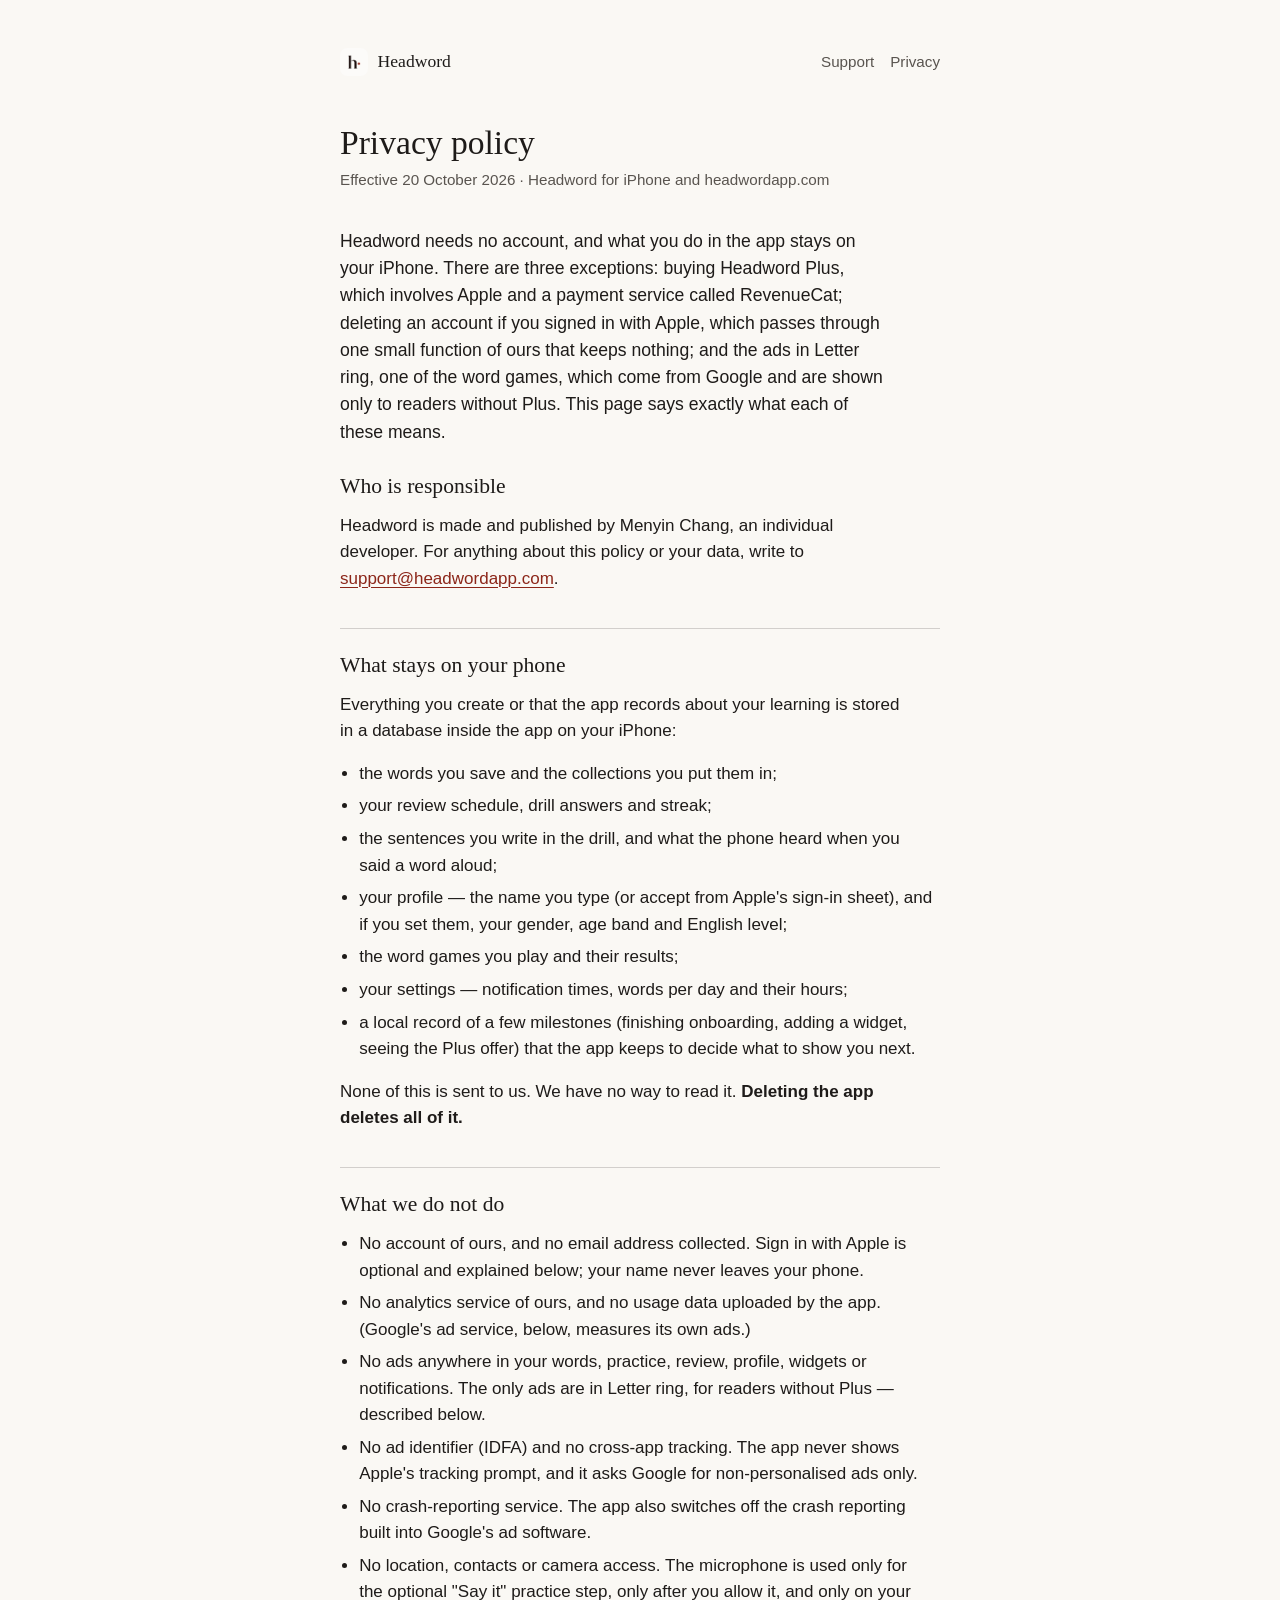
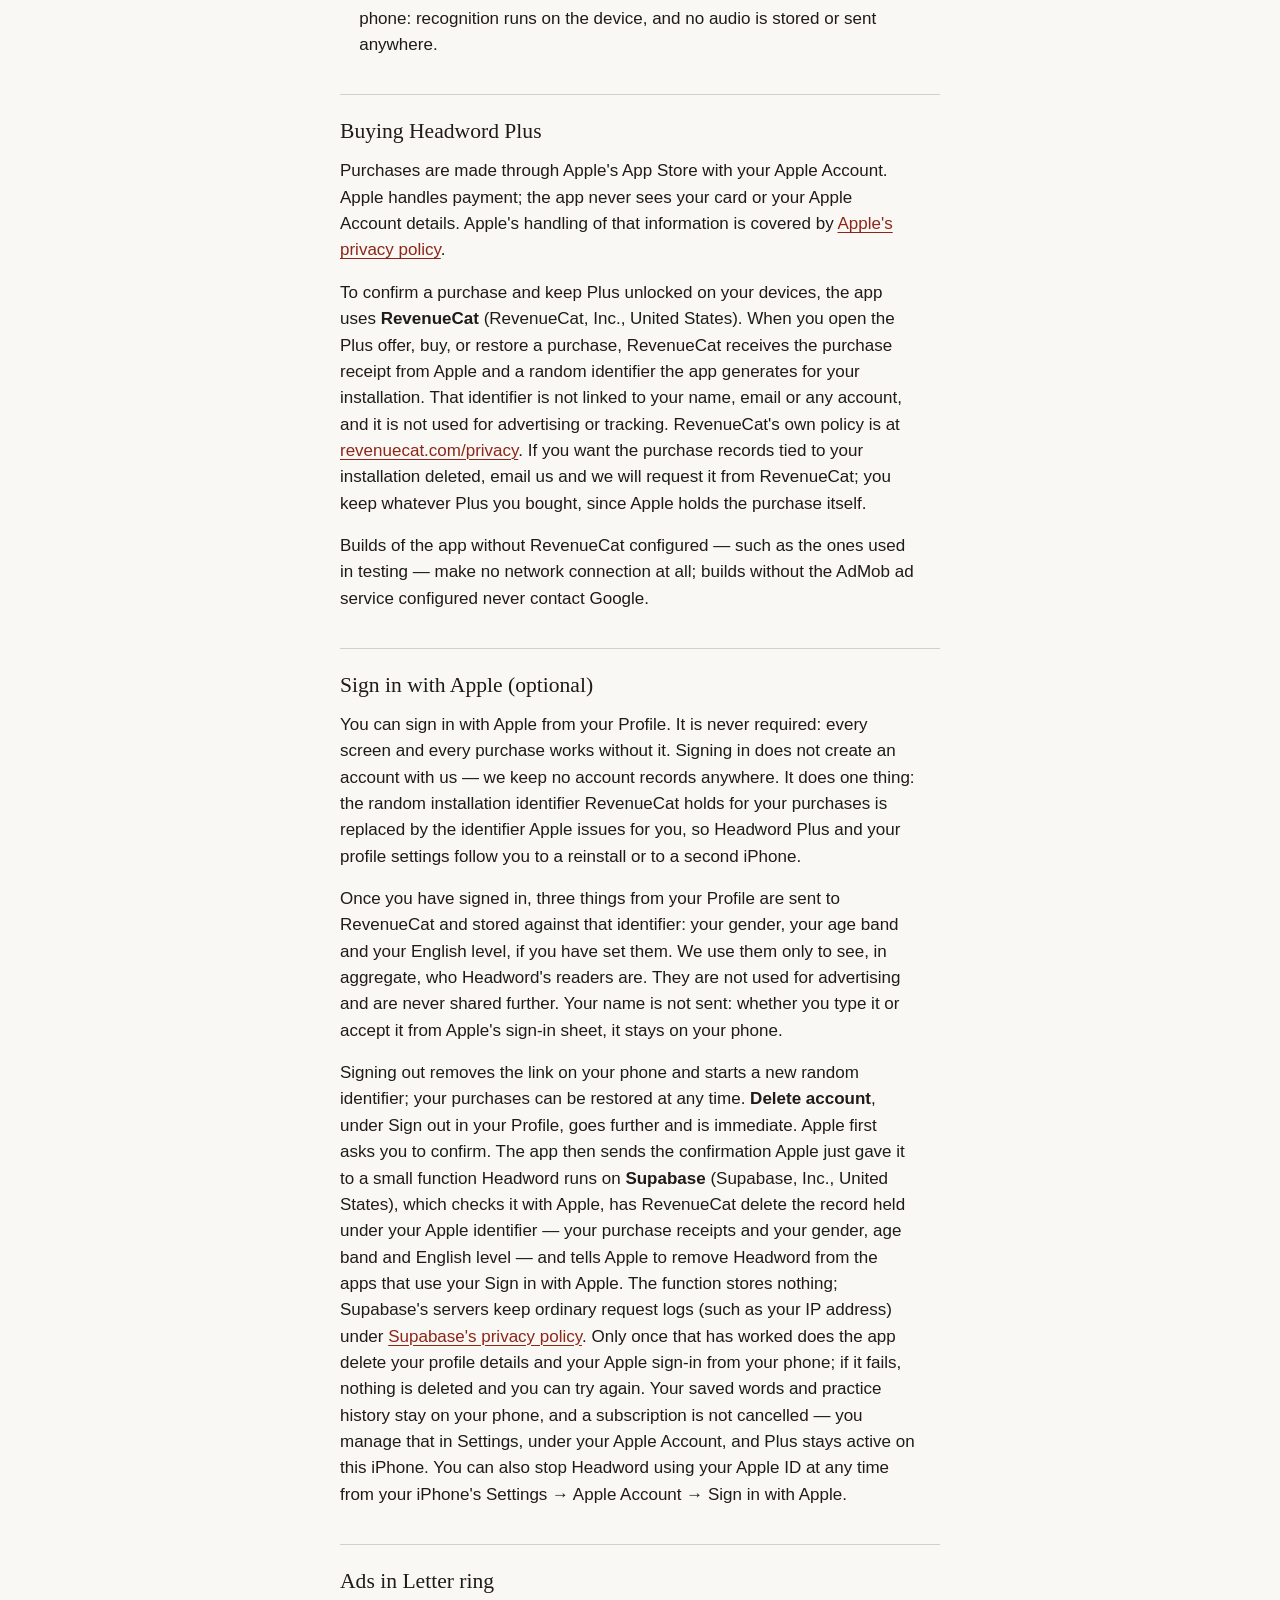
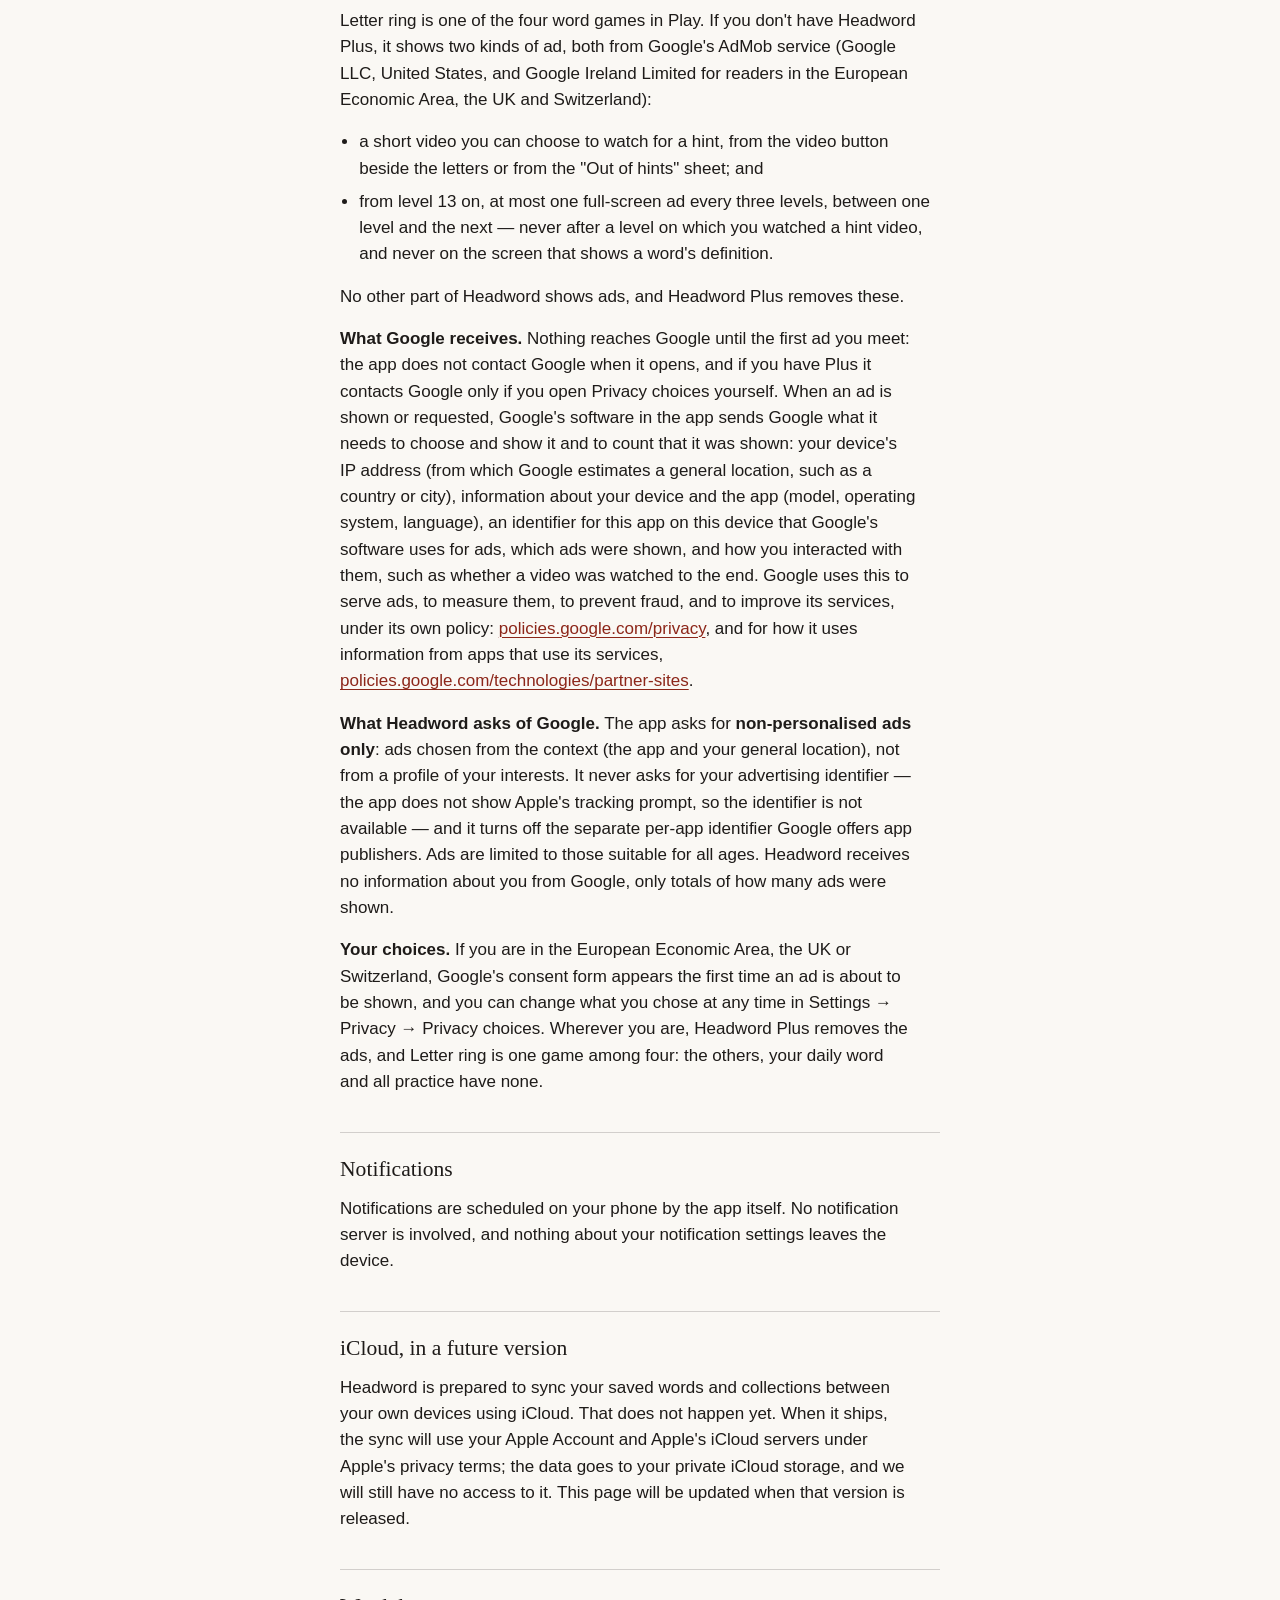
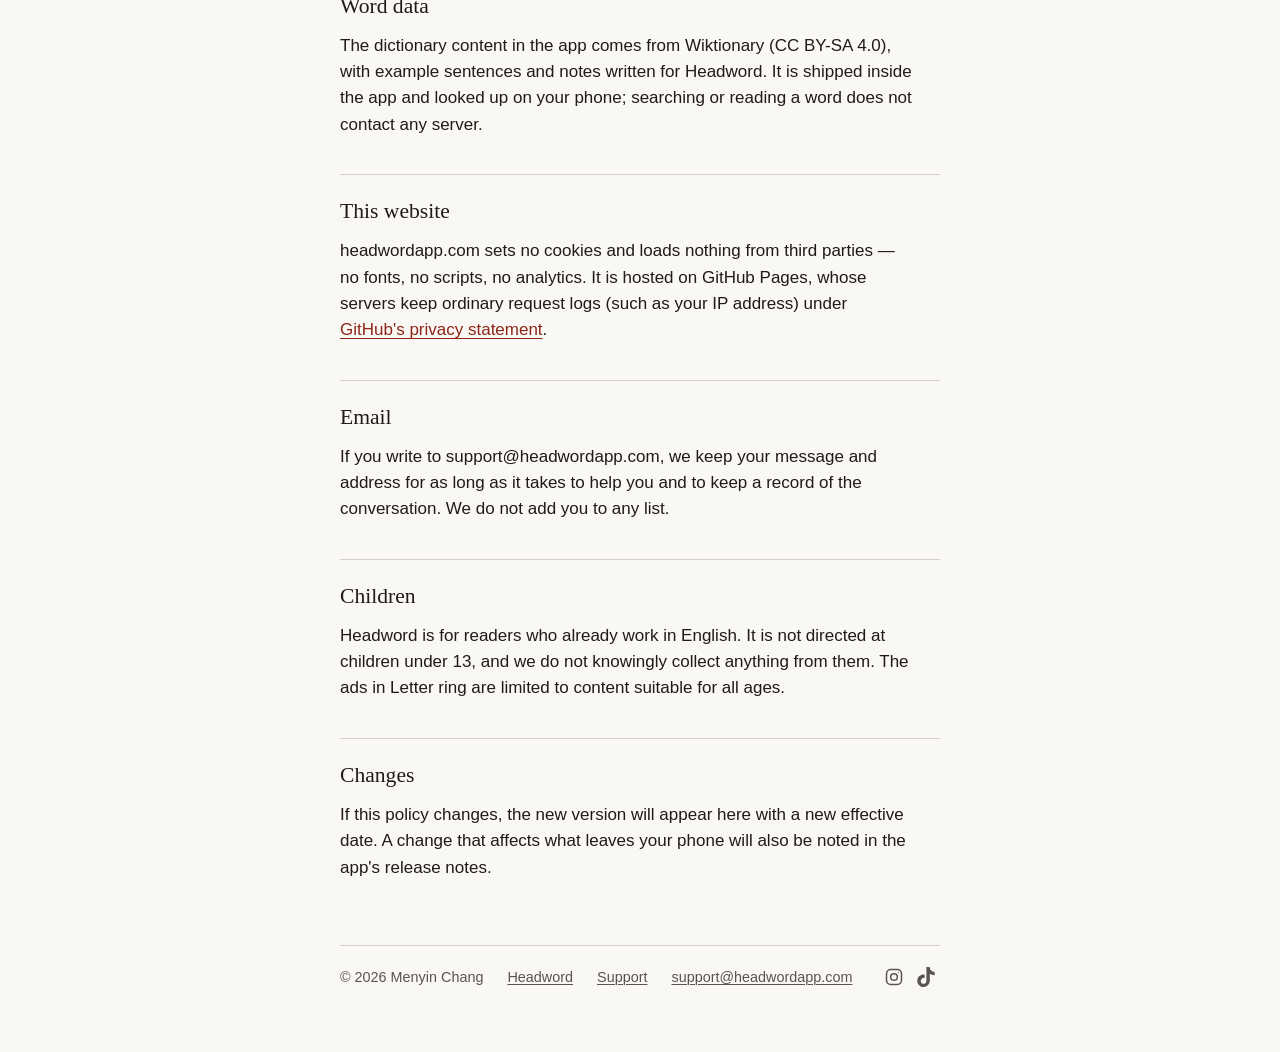
==== commit ac8e5eb3: "privacy: the ads in Letter ring (Google AdMob, non-personalised, free readers only) Co-Authored-By: " ====
--- a/privacy/index.html
+++ b/privacy/index.html
@@ -4,7 +4,7 @@
   <meta charset="utf-8">
   <meta name="viewport" content="width=device-width, initial-scale=1">
   <title>Privacy policy — Headword</title>
-  <meta name="description" content="What Headword for iPhone collects (almost nothing), where your data lives (your phone), and who else is involved (Apple, and RevenueCat if you buy Plus).">
+  <meta name="description" content="What Headword for iPhone collects (almost nothing), where your data lives (your phone), and who else is involved (Apple, RevenueCat if you buy Plus, and Google for the ads in Letter ring).">
   <link rel="icon" href="/icon.png">
   <link rel="stylesheet" href="/style.css">
 </head>
@@ -18,9 +18,9 @@
   </nav>
 
   <h1>Privacy policy</h1>
-  <p class="dateline">Effective 14 October 2026 · Headword for iPhone and headwordapp.com</p>
+  <p class="dateline">Effective 20 October 2026 · Headword for iPhone and headwordapp.com</p>
 
-  <p class="lead">Headword needs no account, and what you do in the app stays on your iPhone. The exceptions are buying Headword Plus, which involves Apple and a payment service called RevenueCat, and deleting an account if you signed in with Apple, which passes through one small function of ours that keeps nothing. This page says exactly what that means.</p>
+  <p class="lead">Headword needs no account, and what you do in the app stays on your iPhone. There are three exceptions: buying Headword Plus, which involves Apple and a payment service called RevenueCat; deleting an account if you signed in with Apple, which passes through one small function of ours that keeps nothing; and the ads in Letter ring, one of the word games, which come from Google and are shown only to readers without Plus. This page says exactly what each of these means.</p>
 
   <h2>Who is responsible</h2>
   <p>Headword is made and published by Menyin Chang, an individual developer. For anything about this policy or your data, write to <a href="mailto:support@headwordapp.com">support@headwordapp.com</a>.</p>
@@ -41,20 +41,32 @@
   <h2>What we do not do</h2>
   <ul>
     <li>No account of ours, and no email address collected. Sign in with Apple is optional and explained below; your name never leaves your phone.</li>
-    <li>No analytics service and no usage data uploaded anywhere.</li>
-    <li>No advertising, no ad identifiers (IDFA), and no cross-app tracking — the app never shows Apple's tracking prompt because there is nothing to ask permission for.</li>
-    <li>No crash-reporting service.</li>
+    <li>No analytics service of ours, and no usage data uploaded by the app. (Google's ad service, below, measures its own ads.)</li>
+    <li>No ads anywhere in your words, practice, review, profile, widgets or notifications. The only ads are in Letter ring, for readers without Plus — described below.</li>
+    <li>No ad identifier (IDFA) and no cross-app tracking. The app never shows Apple's tracking prompt, and it asks Google for non-personalised ads only.</li>
+    <li>No crash-reporting service. The app also switches off the crash reporting built into Google's ad software.</li>
     <li>No location, contacts or camera access. The microphone is used only for the optional "Say it" practice step, only after you allow it, and only on your phone: recognition runs on the device, and no audio is stored or sent anywhere.</li>
   </ul>
 
   <h2>Buying Headword Plus</h2>
   <p>Purchases are made through Apple's App Store with your Apple Account. Apple handles payment; the app never sees your card or your Apple Account details. Apple's handling of that information is covered by <a href="https://www.apple.com/legal/privacy/">Apple's privacy policy</a>.</p>
   <p>To confirm a purchase and keep Plus unlocked on your devices, the app uses <strong>RevenueCat</strong> (RevenueCat, Inc., United States). When you open the Plus offer, buy, or restore a purchase, RevenueCat receives the purchase receipt from Apple and a random identifier the app generates for your installation. That identifier is not linked to your name, email or any account, and it is not used for advertising or tracking. RevenueCat's own policy is at <a href="https://www.revenuecat.com/privacy/">revenuecat.com/privacy</a>. If you want the purchase records tied to your installation deleted, email us and we will request it from RevenueCat; you keep whatever Plus you bought, since Apple holds the purchase itself.</p>
-  <p>Builds of the app without RevenueCat configured — such as the ones used in testing — make no network connection at all.</p>
+  <p>Builds of the app without RevenueCat configured — such as the ones used in testing — make no network connection at all; builds without the AdMob ad service configured never contact Google.</p>
   <h2>Sign in with Apple (optional)</h2>
   <p>You can sign in with Apple from your Profile. It is never required: every screen and every purchase works without it. Signing in does not create an account with us — we keep no account records anywhere. It does one thing: the random installation identifier RevenueCat holds for your purchases is replaced by the identifier Apple issues for you, so Headword Plus and your profile settings follow you to a reinstall or to a second iPhone.</p>
   <p>Once you have signed in, three things from your Profile are sent to RevenueCat and stored against that identifier: your gender, your age band and your English level, if you have set them. We use them only to see, in aggregate, who Headword's readers are. They are not used for advertising and are never shared further. Your name is not sent: whether you type it or accept it from Apple's sign-in sheet, it stays on your phone.</p>
   <p>Signing out removes the link on your phone and starts a new random identifier; your purchases can be restored at any time. <strong>Delete account</strong>, under Sign out in your Profile, goes further and is immediate. Apple first asks you to confirm. The app then sends the confirmation Apple just gave it to a small function Headword runs on <strong>Supabase</strong> (Supabase, Inc., United States), which checks it with Apple, has RevenueCat delete the record held under your Apple identifier — your purchase receipts and your gender, age band and English level — and tells Apple to remove Headword from the apps that use your Sign in with Apple. The function stores nothing; Supabase's servers keep ordinary request logs (such as your IP address) under <a href="https://supabase.com/privacy">Supabase's privacy policy</a>. Only once that has worked does the app delete your profile details and your Apple sign-in from your phone; if it fails, nothing is deleted and you can try again. Your saved words and practice history stay on your phone, and a subscription is not cancelled — you manage that in Settings, under your Apple Account, and Plus stays active on this iPhone. You can also stop Headword using your Apple ID at any time from your iPhone's Settings → Apple Account → Sign in with Apple.</p>
+
+  <h2>Ads in Letter ring</h2>
+  <p>Letter ring is one of the four word games in Play. If you don't have Headword Plus, it shows two kinds of ad, both from Google's AdMob service (Google LLC, United States, and Google Ireland Limited for readers in the European Economic Area, the UK and Switzerland):</p>
+  <ul>
+    <li>a short video you can choose to watch for a hint, from the video button beside the letters or from the "Out of hints" sheet; and</li>
+    <li>from level 13 on, at most one full-screen ad every three levels, between one level and the next — never after a level on which you watched a hint video, and never on the screen that shows a word's definition.</li>
+  </ul>
+  <p>No other part of Headword shows ads, and Headword Plus removes these.</p>
+  <p><strong>What Google receives.</strong> Nothing reaches Google until the first ad you meet: the app does not contact Google when it opens, and if you have Plus it contacts Google only if you open Privacy choices yourself. When an ad is shown or requested, Google's software in the app sends Google what it needs to choose and show it and to count that it was shown: your device's IP address (from which Google estimates a general location, such as a country or city), information about your device and the app (model, operating system, language), an identifier for this app on this device that Google's software uses for ads, which ads were shown, and how you interacted with them, such as whether a video was watched to the end. Google uses this to serve ads, to measure them, to prevent fraud, and to improve its services, under its own policy: <a href="https://policies.google.com/privacy">policies.google.com/privacy</a>, and for how it uses information from apps that use its services, <a href="https://policies.google.com/technologies/partner-sites">policies.google.com/technologies/partner-sites</a>.</p>
+  <p><strong>What Headword asks of Google.</strong> The app asks for <strong>non-personalised ads only</strong>: ads chosen from the context (the app and your general location), not from a profile of your interests. It never asks for your advertising identifier — the app does not show Apple's tracking prompt, so the identifier is not available — and it turns off the separate per-app identifier Google offers app publishers. Ads are limited to those suitable for all ages. Headword receives no information about you from Google, only totals of how many ads were shown.</p>
+  <p><strong>Your choices.</strong> If you are in the European Economic Area, the UK or Switzerland, Google's consent form appears the first time an ad is about to be shown, and you can change what you chose at any time in Settings → Privacy → Privacy choices. Wherever you are, Headword Plus removes the ads, and Letter ring is one game among four: the others, your daily word and all practice have none.</p>
 
   <h2>Notifications</h2>
   <p>Notifications are scheduled on your phone by the app itself. No notification server is involved, and nothing about your notification settings leaves the device.</p>
@@ -72,7 +84,7 @@
   <p>If you write to support@headwordapp.com, we keep your message and address for as long as it takes to help you and to keep a record of the conversation. We do not add you to any list.</p>
 
   <h2>Children</h2>
-  <p>Headword is for readers who already work in English. It is not directed at children under 13, and we do not knowingly collect anything from them — which, given the above, would be nothing in any case.</p>
+  <p>Headword is for readers who already work in English. It is not directed at children under 13, and we do not knowingly collect anything from them. The ads in Letter ring are limited to content suitable for all ages.</p>
 
   <h2>Changes</h2>
   <p>If this policy changes, the new version will appear here with a new effective date. A change that affects what leaves your phone will also be noted in the app's release notes.</p>
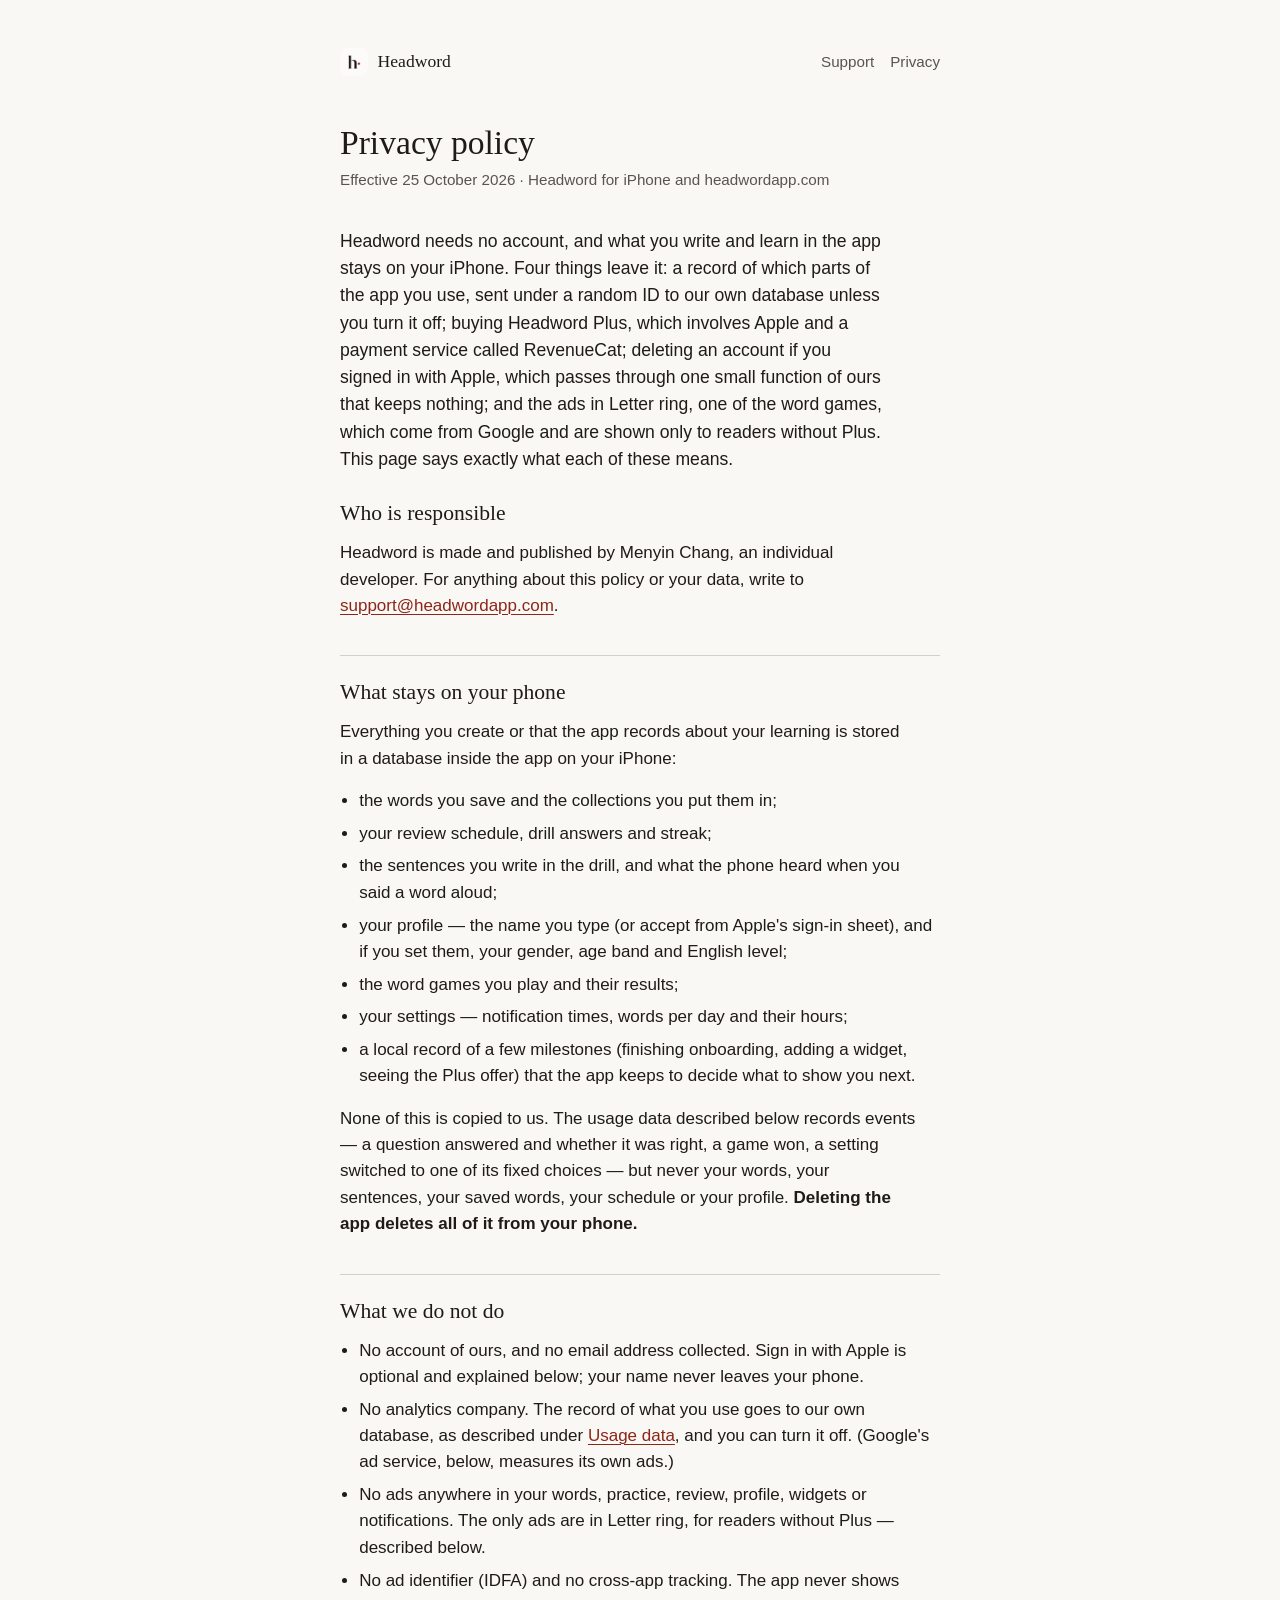
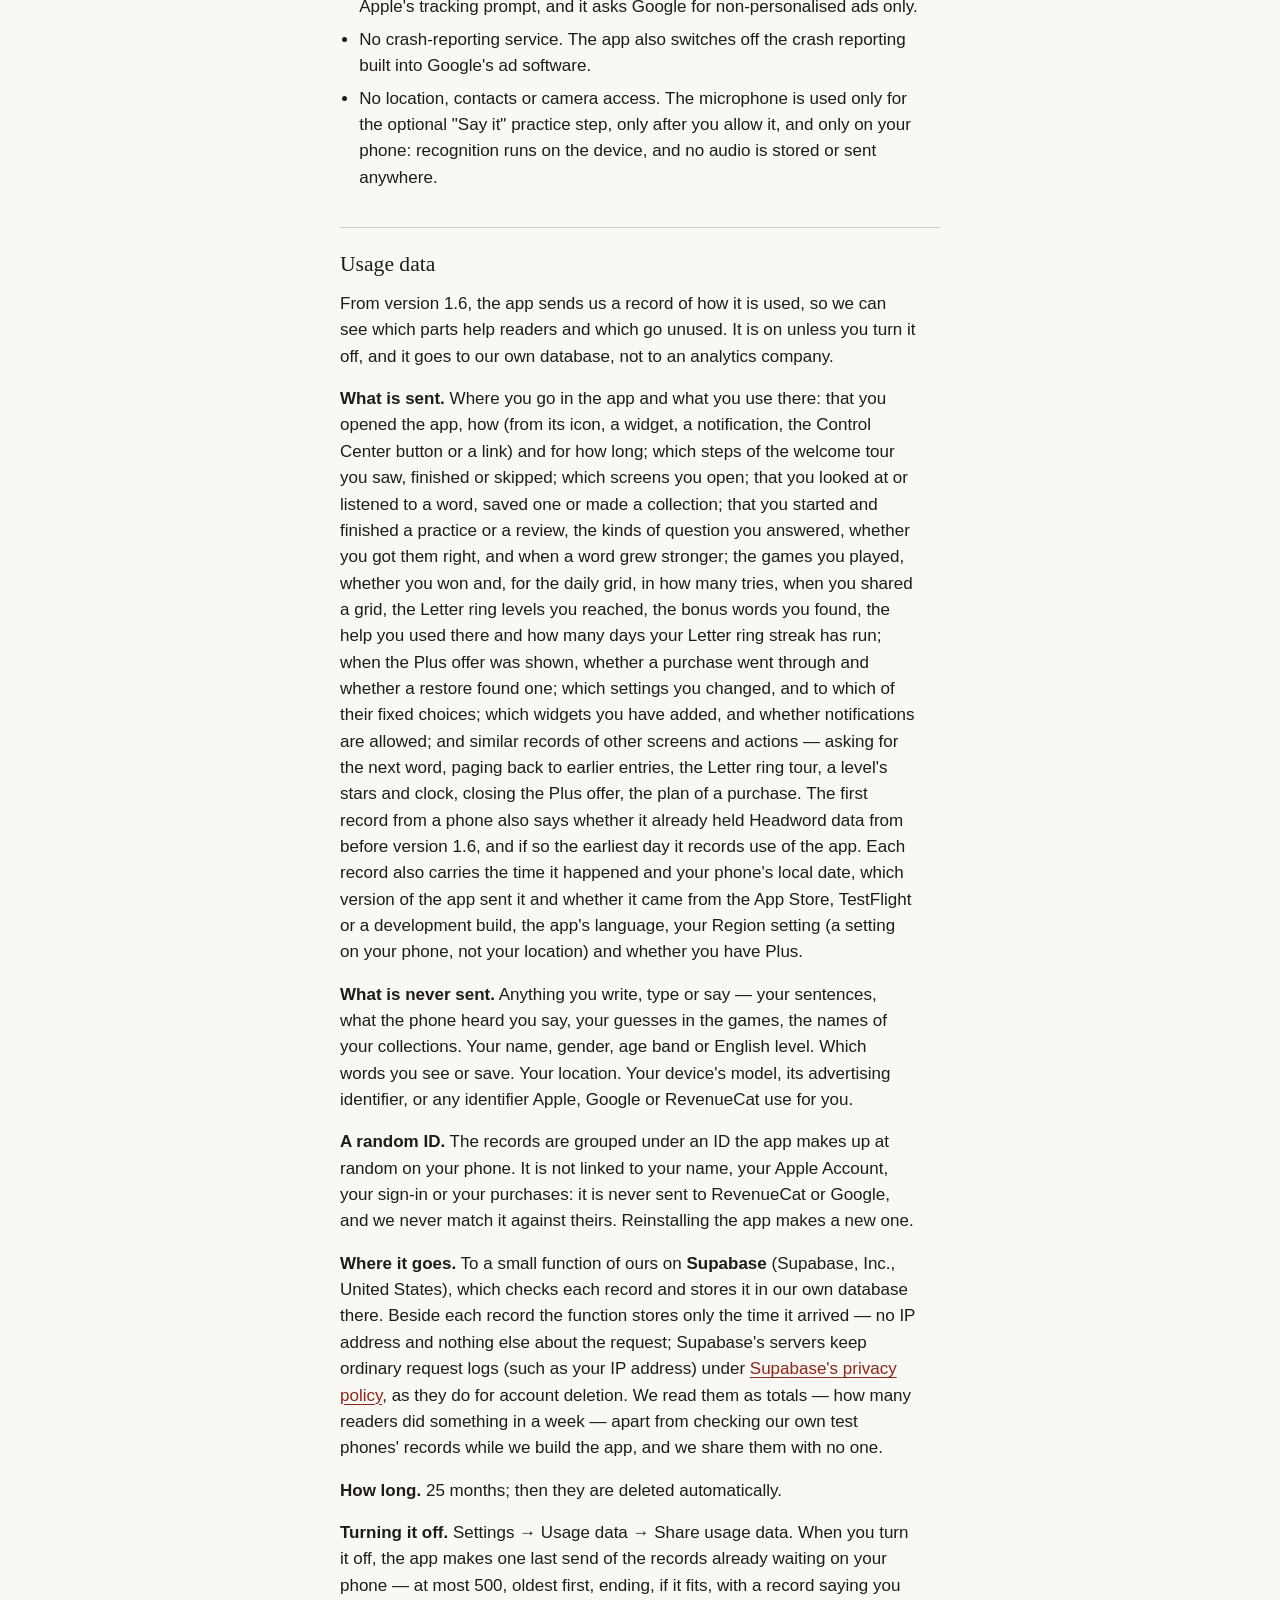
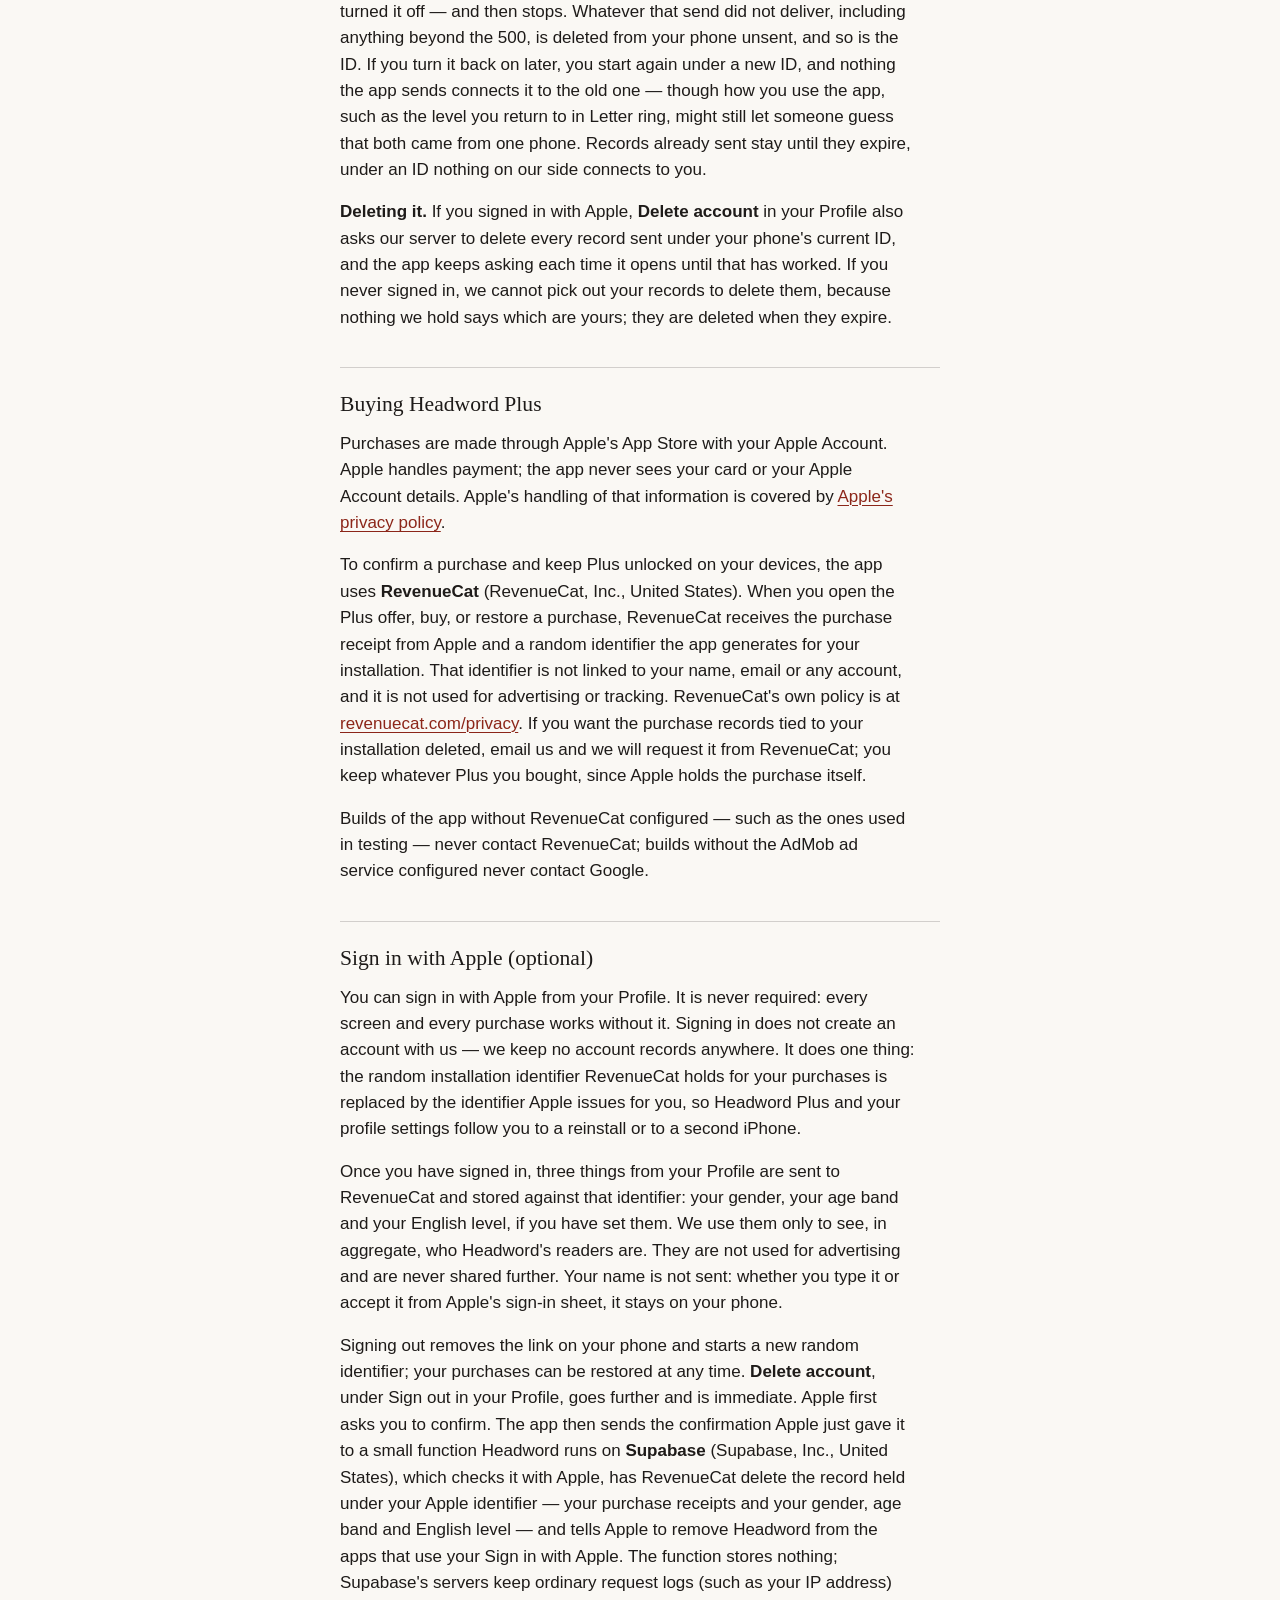
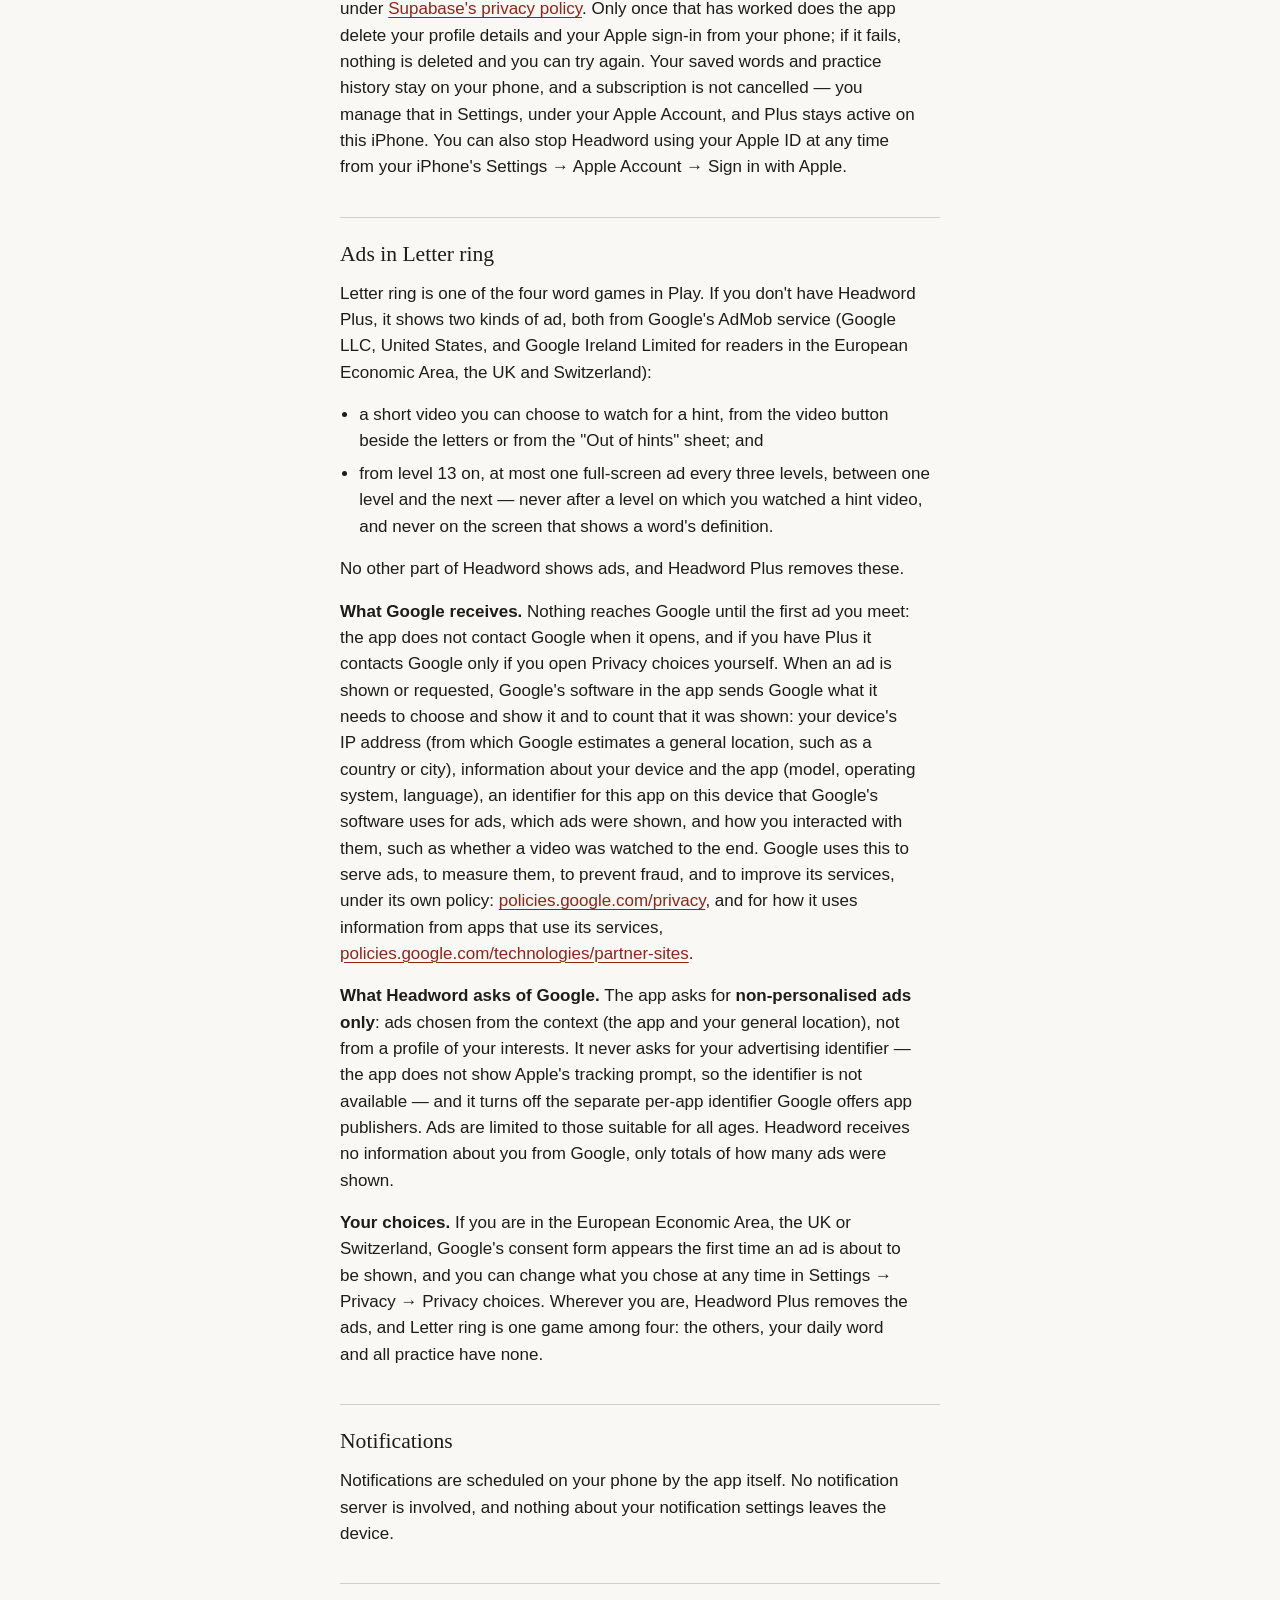
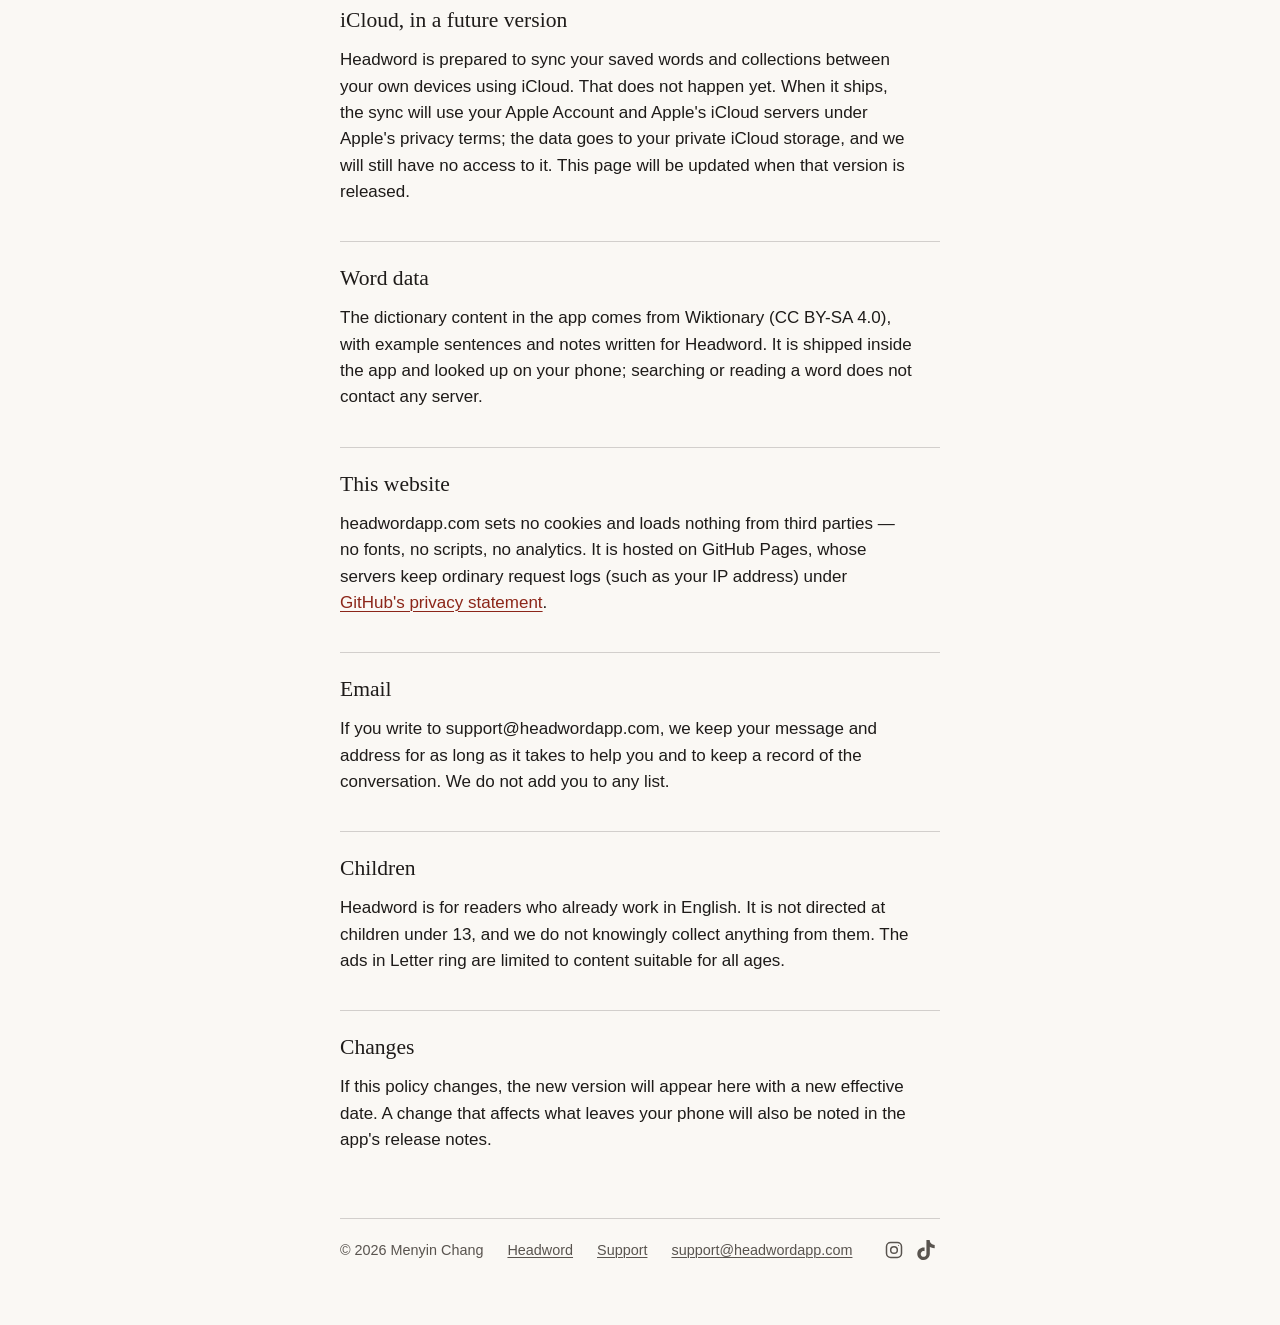
==== commit 30cd30ff: "feat(site): usage dashboard at /stats/, and the privacy page's usage data section /stats/ is one sel" ====
--- a/privacy/index.html
+++ b/privacy/index.html
@@ -4,7 +4,7 @@
   <meta charset="utf-8">
   <meta name="viewport" content="width=device-width, initial-scale=1">
   <title>Privacy policy — Headword</title>
-  <meta name="description" content="What Headword for iPhone collects (almost nothing), where your data lives (your phone), and who else is involved (Apple, RevenueCat if you buy Plus, and Google for the ads in Letter ring).">
+  <meta name="description" content="What Headword for iPhone collects (what you use, never what you write), where your data lives (your phone), and who else is involved (Apple, RevenueCat if you buy Plus, and Google for the ads in Letter ring).">
   <link rel="icon" href="/icon.png">
   <link rel="stylesheet" href="/style.css">
 </head>
@@ -18,9 +18,9 @@
   </nav>
 
   <h1>Privacy policy</h1>
-  <p class="dateline">Effective 20 October 2026 · Headword for iPhone and headwordapp.com</p>
+  <p class="dateline">Effective 25 October 2026 · Headword for iPhone and headwordapp.com</p>
 
-  <p class="lead">Headword needs no account, and what you do in the app stays on your iPhone. There are three exceptions: buying Headword Plus, which involves Apple and a payment service called RevenueCat; deleting an account if you signed in with Apple, which passes through one small function of ours that keeps nothing; and the ads in Letter ring, one of the word games, which come from Google and are shown only to readers without Plus. This page says exactly what each of these means.</p>
+  <p class="lead">Headword needs no account, and what you write and learn in the app stays on your iPhone. Four things leave it: a record of which parts of the app you use, sent under a random ID to our own database unless you turn it off; buying Headword Plus, which involves Apple and a payment service called RevenueCat; deleting an account if you signed in with Apple, which passes through one small function of ours that keeps nothing; and the ads in Letter ring, one of the word games, which come from Google and are shown only to readers without Plus. This page says exactly what each of these means.</p>
 
   <h2>Who is responsible</h2>
   <p>Headword is made and published by Menyin Chang, an individual developer. For anything about this policy or your data, write to <a href="mailto:support@headwordapp.com">support@headwordapp.com</a>.</p>
@@ -36,22 +36,32 @@
     <li>your settings — notification times, words per day and their hours;</li>
     <li>a local record of a few milestones (finishing onboarding, adding a widget, seeing the Plus offer) that the app keeps to decide what to show you next.</li>
   </ul>
-  <p>None of this is sent to us. We have no way to read it. <strong>Deleting the app deletes all of it.</strong></p>
+  <p>None of this is copied to us. The usage data described below records events — a question answered and whether it was right, a game won, a setting switched to one of its fixed choices — but never your words, your sentences, your saved words, your schedule or your profile. <strong>Deleting the app deletes all of it from your phone.</strong></p>
 
   <h2>What we do not do</h2>
   <ul>
     <li>No account of ours, and no email address collected. Sign in with Apple is optional and explained below; your name never leaves your phone.</li>
-    <li>No analytics service of ours, and no usage data uploaded by the app. (Google's ad service, below, measures its own ads.)</li>
+    <li>No analytics company. The record of what you use goes to our own database, as described under <a href="#usage">Usage data</a>, and you can turn it off. (Google's ad service, below, measures its own ads.)</li>
     <li>No ads anywhere in your words, practice, review, profile, widgets or notifications. The only ads are in Letter ring, for readers without Plus — described below.</li>
     <li>No ad identifier (IDFA) and no cross-app tracking. The app never shows Apple's tracking prompt, and it asks Google for non-personalised ads only.</li>
     <li>No crash-reporting service. The app also switches off the crash reporting built into Google's ad software.</li>
     <li>No location, contacts or camera access. The microphone is used only for the optional "Say it" practice step, only after you allow it, and only on your phone: recognition runs on the device, and no audio is stored or sent anywhere.</li>
   </ul>
 
+  <h2 id="usage">Usage data</h2>
+  <p>From version 1.6, the app sends us a record of how it is used, so we can see which parts help readers and which go unused. It is on unless you turn it off, and it goes to our own database, not to an analytics company.</p>
+  <p><strong>What is sent.</strong> Where you go in the app and what you use there: that you opened the app, how (from its icon, a widget, a notification, the Control Center button or a link) and for how long; which steps of the welcome tour you saw, finished or skipped; which screens you open; that you looked at or listened to a word, saved one or made a collection; that you started and finished a practice or a review, the kinds of question you answered, whether you got them right, and when a word grew stronger; the games you played, whether you won and, for the daily grid, in how many tries, when you shared a grid, the Letter ring levels you reached, the bonus words you found, the help you used there and how many days your Letter ring streak has run; when the Plus offer was shown, whether a purchase went through and whether a restore found one; which settings you changed, and to which of their fixed choices; which widgets you have added, and whether notifications are allowed; and similar records of other screens and actions — asking for the next word, paging back to earlier entries, the Letter ring tour, a level's stars and clock, closing the Plus offer, the plan of a purchase. The first record from a phone also says whether it already held Headword data from before version 1.6, and if so the earliest day it records use of the app. Each record also carries the time it happened and your phone's local date, which version of the app sent it and whether it came from the App Store, TestFlight or a development build, the app's language, your Region setting (a setting on your phone, not your location) and whether you have Plus.</p>
+  <p><strong>What is never sent.</strong> Anything you write, type or say — your sentences, what the phone heard you say, your guesses in the games, the names of your collections. Your name, gender, age band or English level. Which words you see or save. Your location. Your device's model, its advertising identifier, or any identifier Apple, Google or RevenueCat use for you.</p>
+  <p><strong>A random ID.</strong> The records are grouped under an ID the app makes up at random on your phone. It is not linked to your name, your Apple Account, your sign-in or your purchases: it is never sent to RevenueCat or Google, and we never match it against theirs. Reinstalling the app makes a new one.</p>
+  <p><strong>Where it goes.</strong> To a small function of ours on <strong>Supabase</strong> (Supabase, Inc., United States), which checks each record and stores it in our own database there. Beside each record the function stores only the time it arrived — no IP address and nothing else about the request; Supabase's servers keep ordinary request logs (such as your IP address) under <a href="https://supabase.com/privacy">Supabase's privacy policy</a>, as they do for account deletion. We read them as totals — how many readers did something in a week — apart from checking our own test phones' records while we build the app, and we share them with no one.</p>
+  <p><strong>How long.</strong> 25 months; then they are deleted automatically.</p>
+  <p><strong>Turning it off.</strong> Settings → Usage data → Share usage data. When you turn it off, the app makes one last send of the records already waiting on your phone — at most 500, oldest first, ending, if it fits, with a record saying you turned it off — and then stops. Whatever that send did not deliver, including anything beyond the 500, is deleted from your phone unsent, and so is the ID. If you turn it back on later, you start again under a new ID, and nothing the app sends connects it to the old one — though how you use the app, such as the level you return to in Letter ring, might still let someone guess that both came from one phone. Records already sent stay until they expire, under an ID nothing on our side connects to you.</p>
+  <p><strong>Deleting it.</strong> If you signed in with Apple, <strong>Delete account</strong> in your Profile also asks our server to delete every record sent under your phone's current ID, and the app keeps asking each time it opens until that has worked. If you never signed in, we cannot pick out your records to delete them, because nothing we hold says which are yours; they are deleted when they expire.</p>
+
   <h2>Buying Headword Plus</h2>
   <p>Purchases are made through Apple's App Store with your Apple Account. Apple handles payment; the app never sees your card or your Apple Account details. Apple's handling of that information is covered by <a href="https://www.apple.com/legal/privacy/">Apple's privacy policy</a>.</p>
   <p>To confirm a purchase and keep Plus unlocked on your devices, the app uses <strong>RevenueCat</strong> (RevenueCat, Inc., United States). When you open the Plus offer, buy, or restore a purchase, RevenueCat receives the purchase receipt from Apple and a random identifier the app generates for your installation. That identifier is not linked to your name, email or any account, and it is not used for advertising or tracking. RevenueCat's own policy is at <a href="https://www.revenuecat.com/privacy/">revenuecat.com/privacy</a>. If you want the purchase records tied to your installation deleted, email us and we will request it from RevenueCat; you keep whatever Plus you bought, since Apple holds the purchase itself.</p>
-  <p>Builds of the app without RevenueCat configured — such as the ones used in testing — make no network connection at all; builds without the AdMob ad service configured never contact Google.</p>
+  <p>Builds of the app without RevenueCat configured — such as the ones used in testing — never contact RevenueCat; builds without the AdMob ad service configured never contact Google.</p>
   <h2>Sign in with Apple (optional)</h2>
   <p>You can sign in with Apple from your Profile. It is never required: every screen and every purchase works without it. Signing in does not create an account with us — we keep no account records anywhere. It does one thing: the random installation identifier RevenueCat holds for your purchases is replaced by the identifier Apple issues for you, so Headword Plus and your profile settings follow you to a reinstall or to a second iPhone.</p>
   <p>Once you have signed in, three things from your Profile are sent to RevenueCat and stored against that identifier: your gender, your age band and your English level, if you have set them. We use them only to see, in aggregate, who Headword's readers are. They are not used for advertising and are never shared further. Your name is not sent: whether you type it or accept it from Apple's sign-in sheet, it stays on your phone.</p>
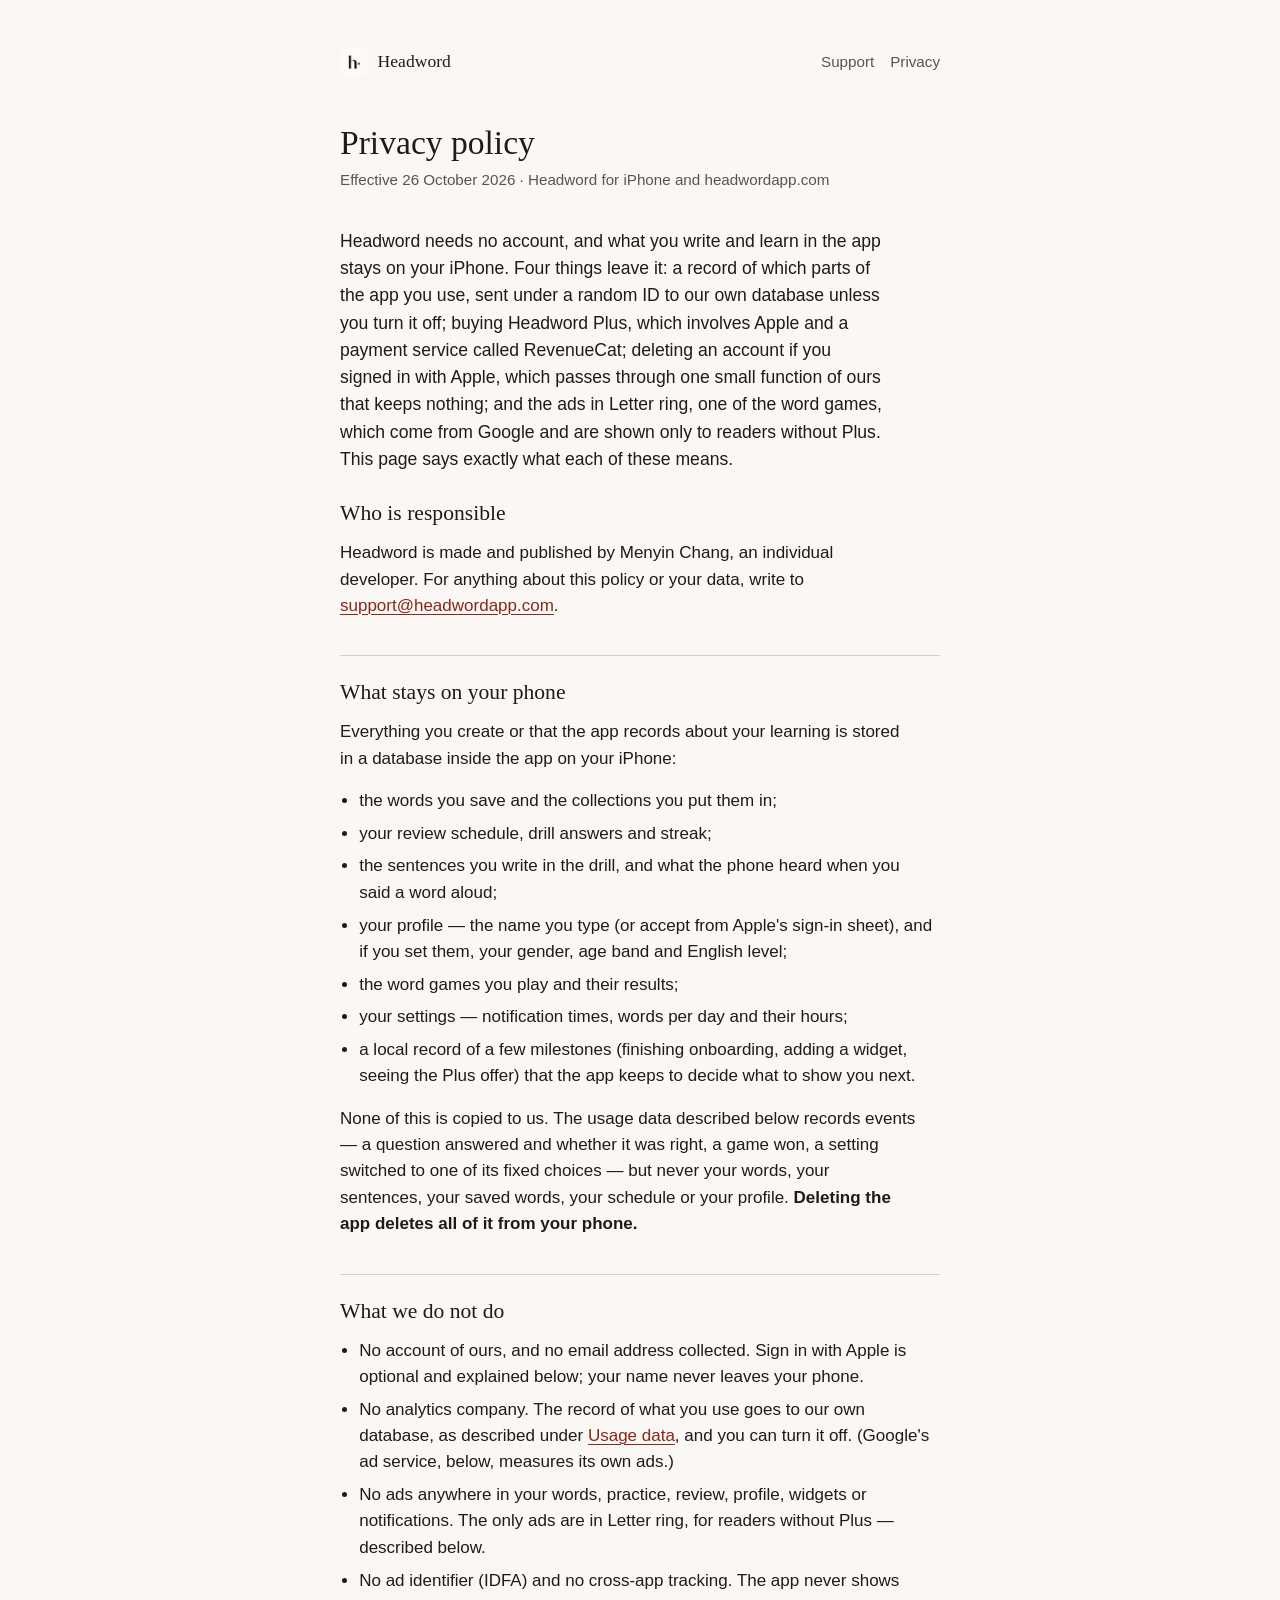
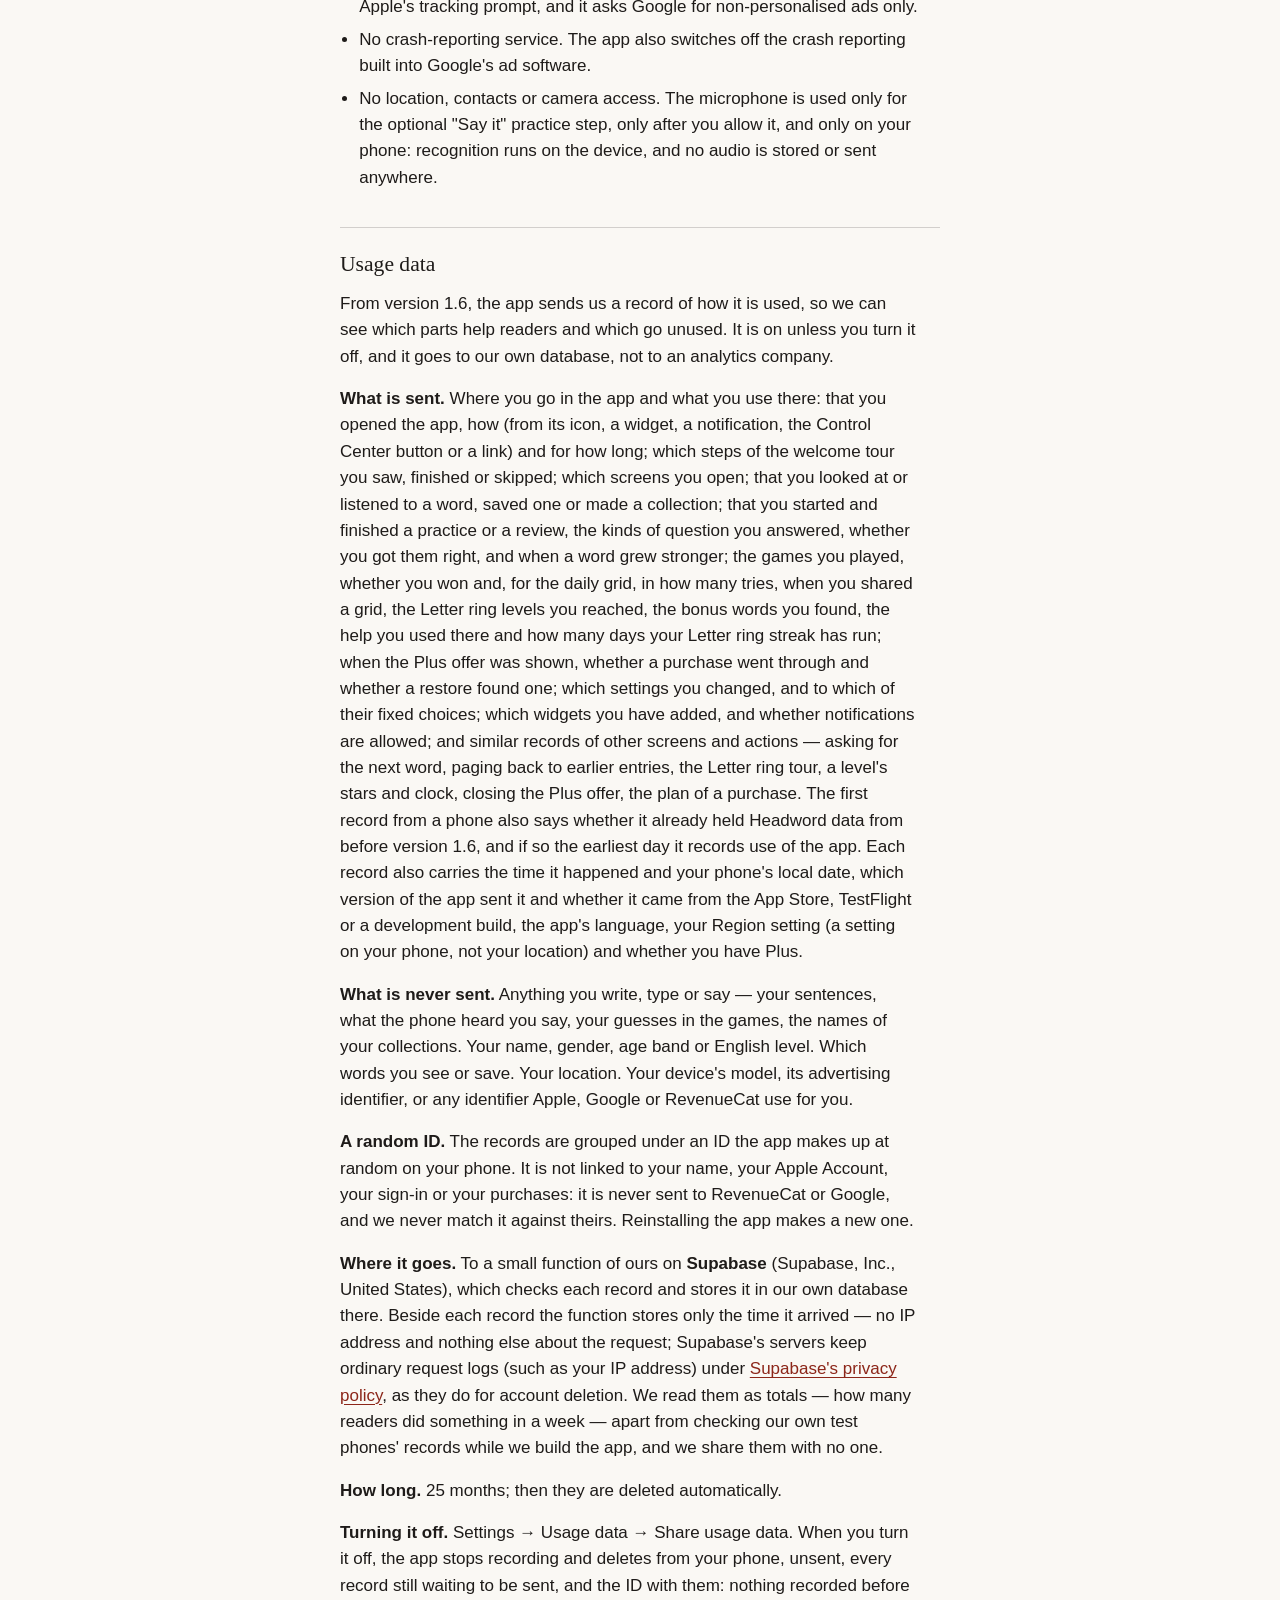
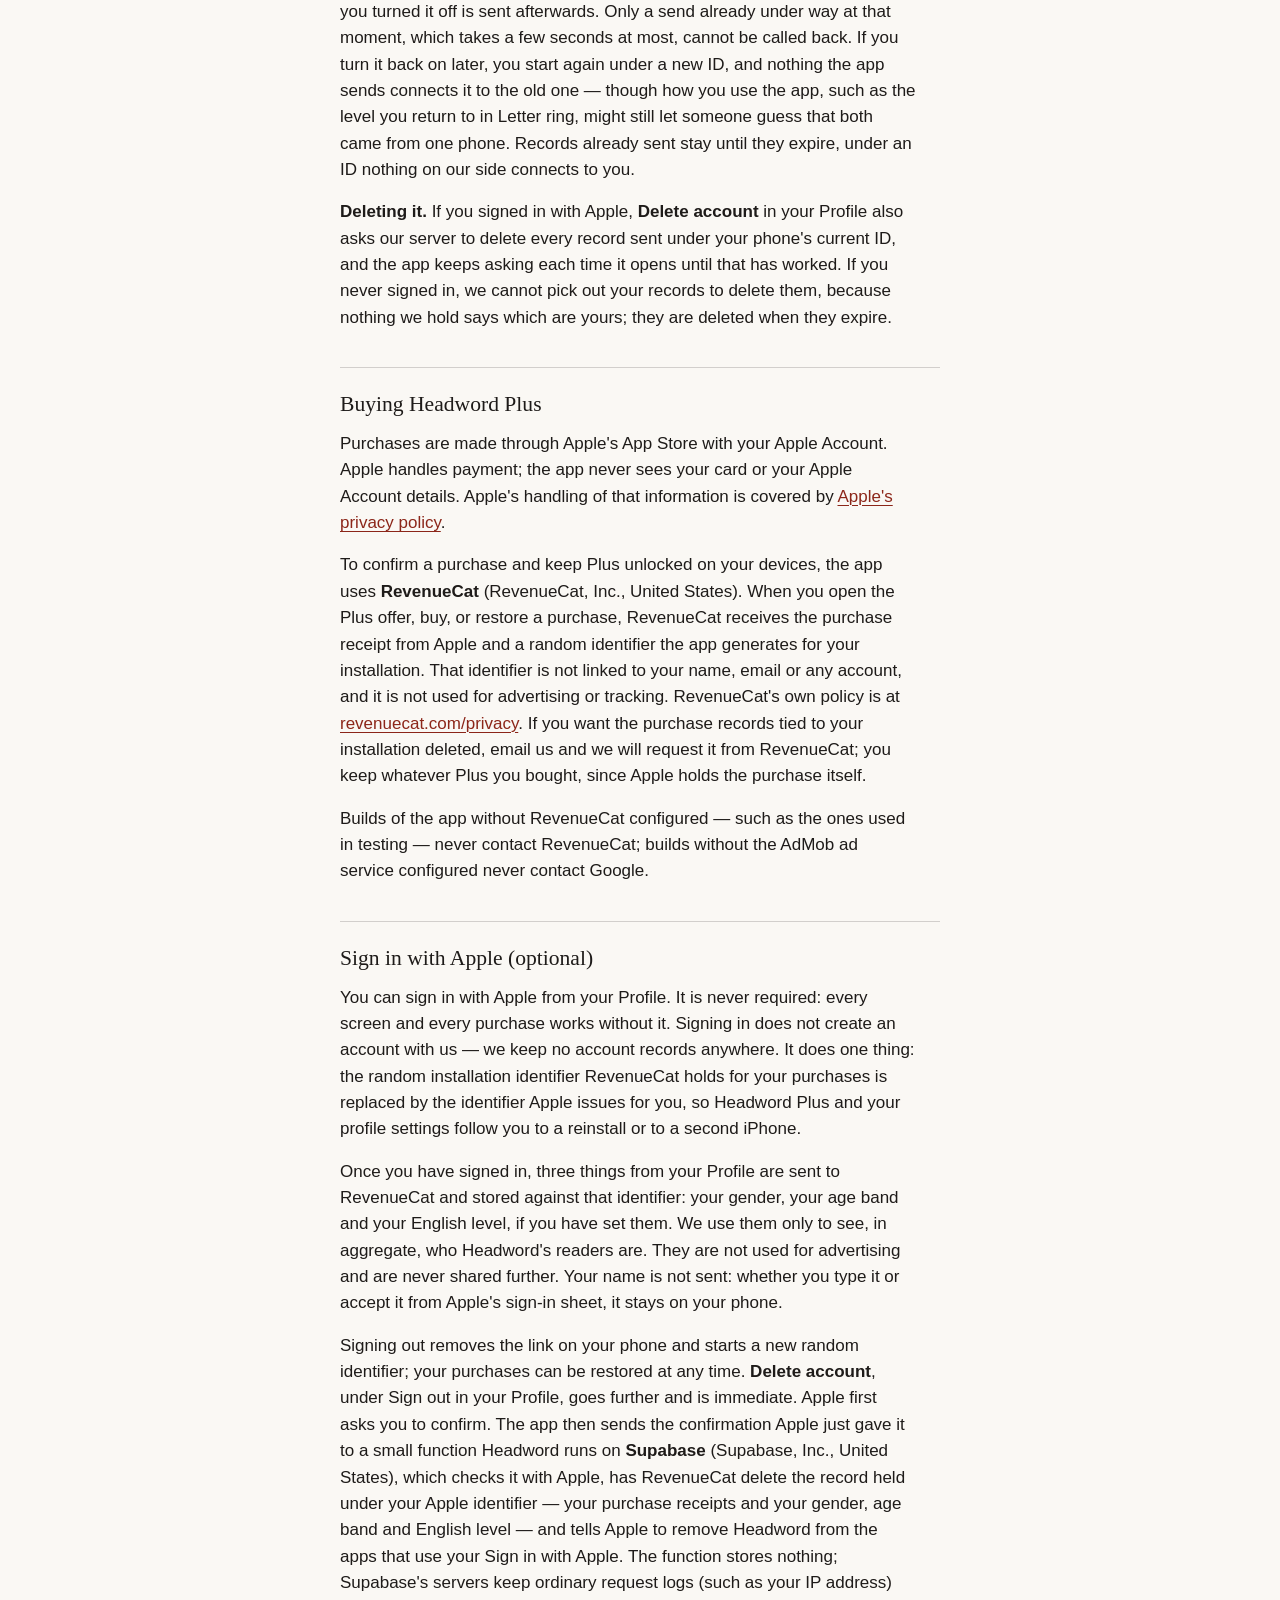
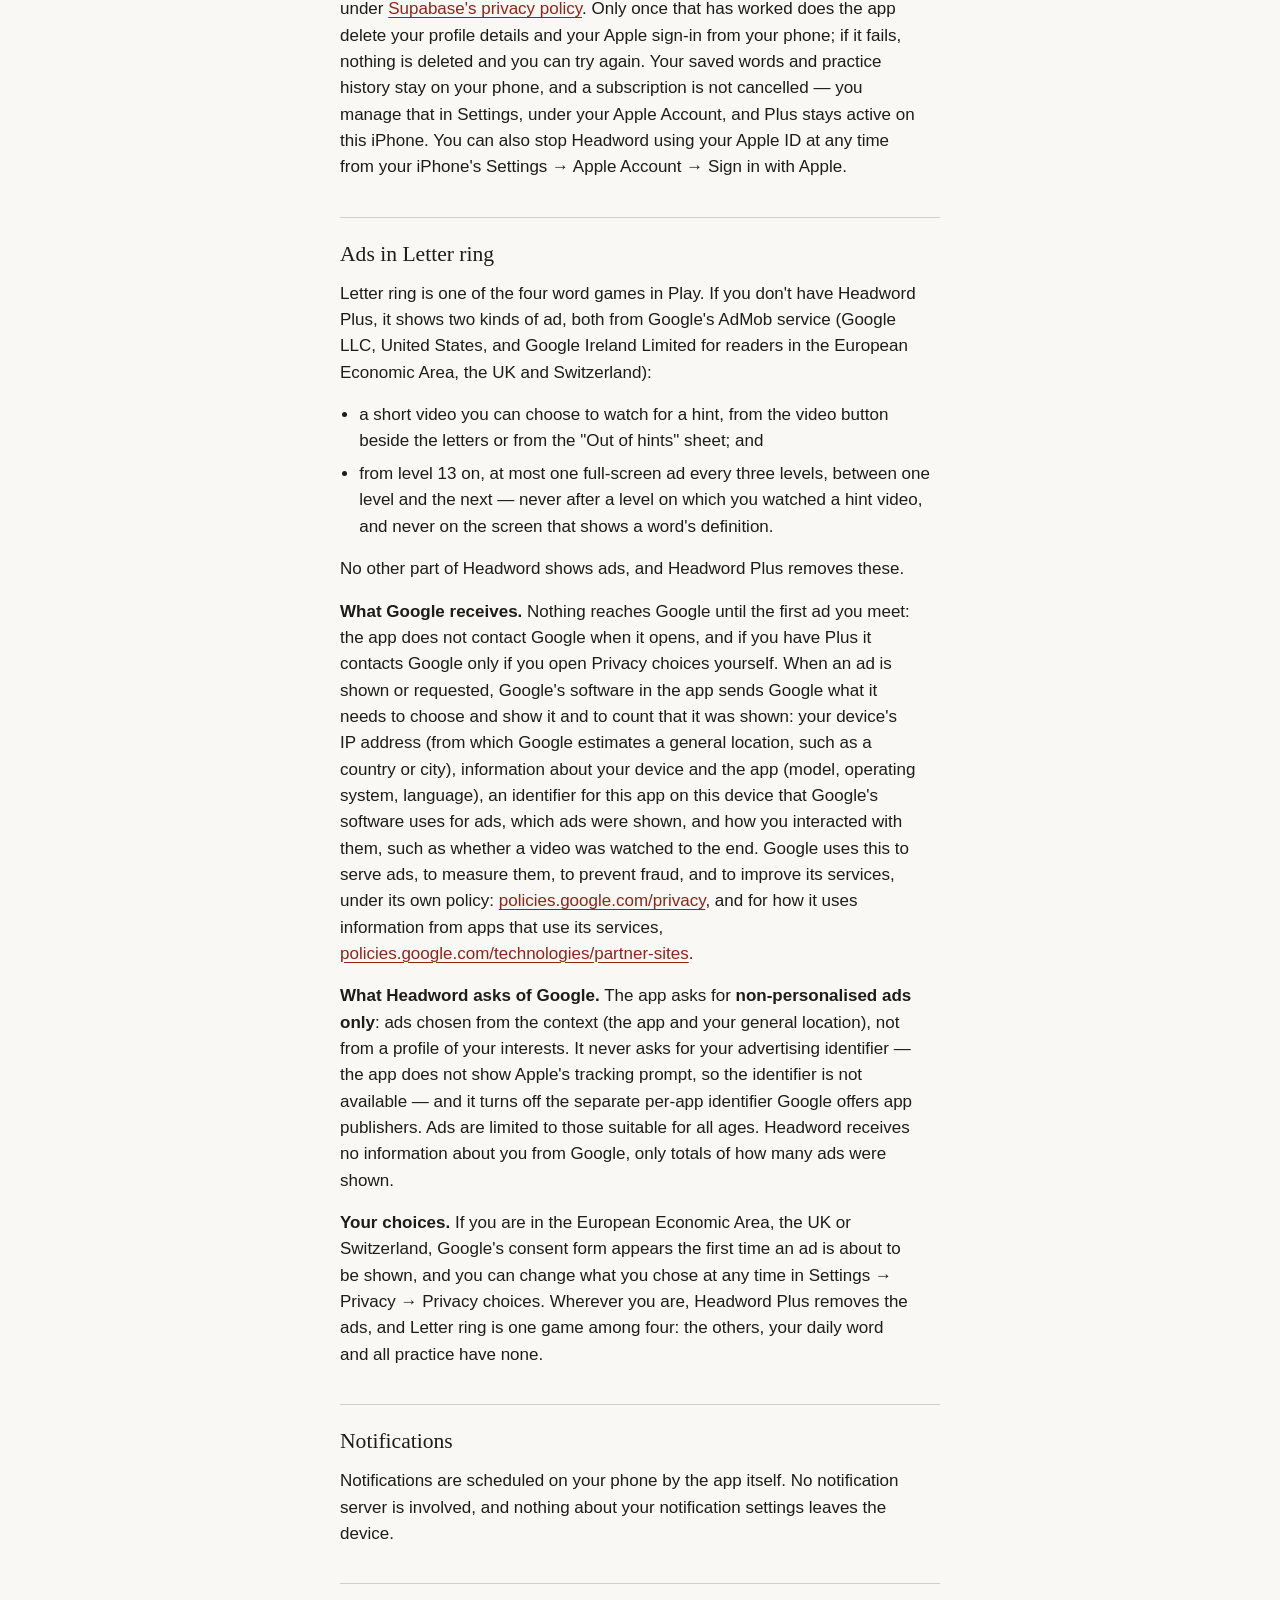
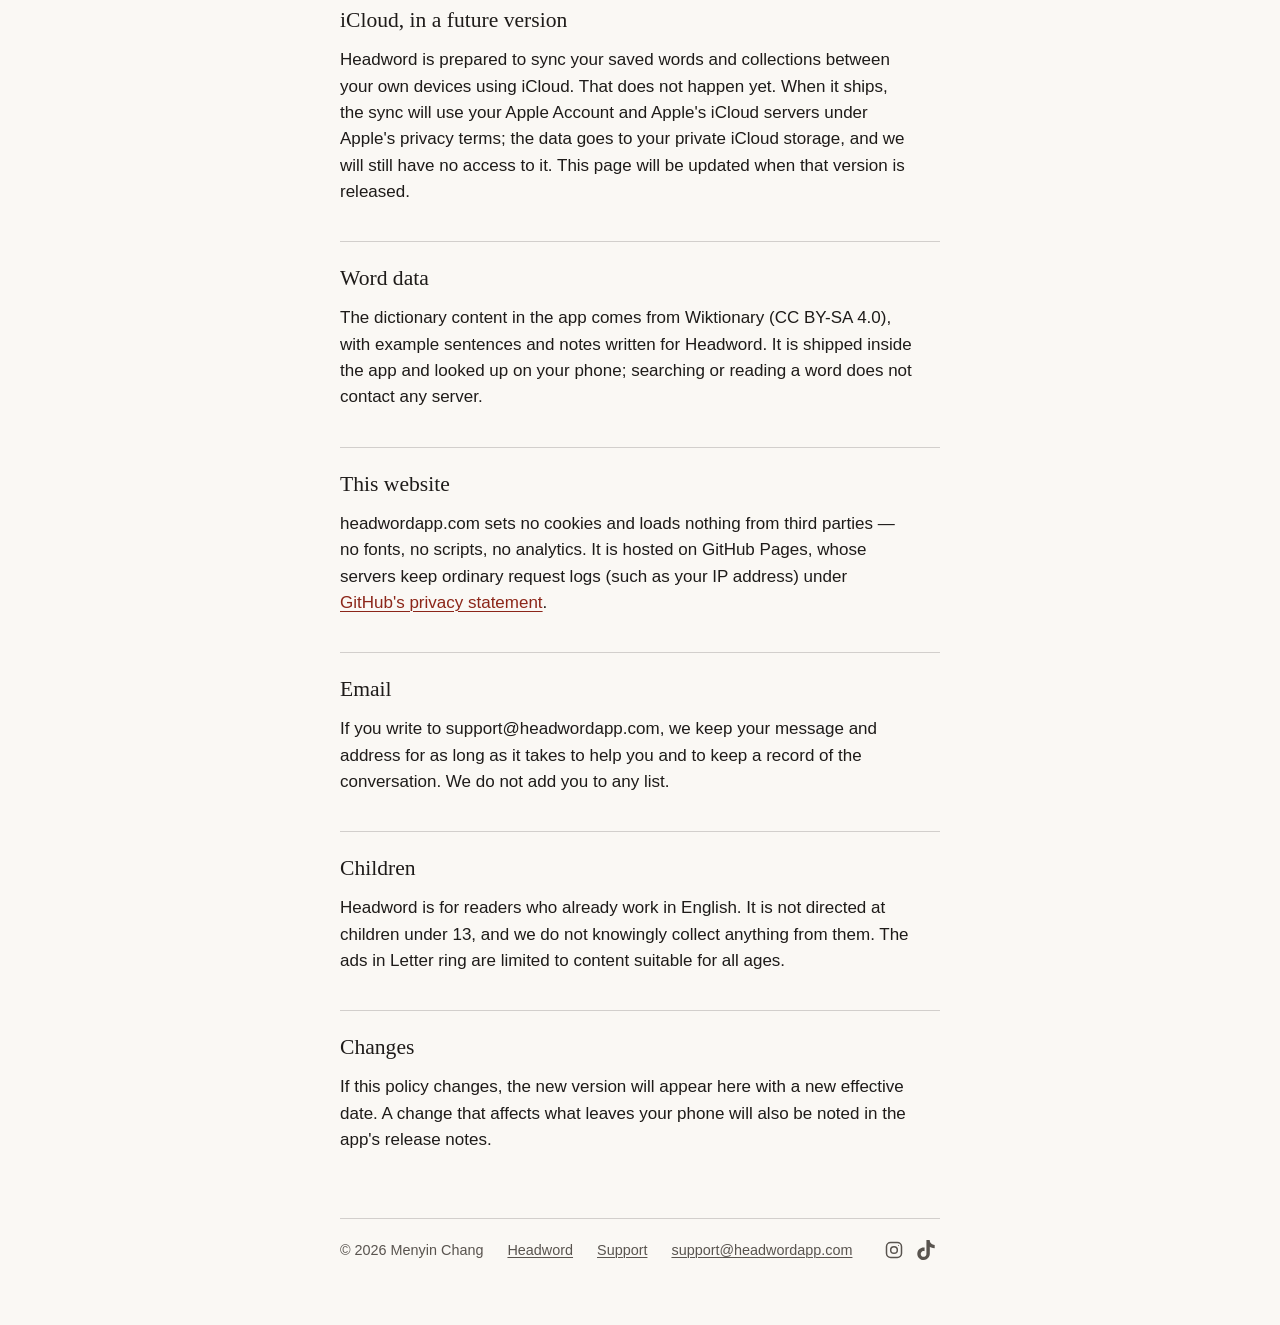
==== commit a4bac45b: "privacy: turning usage data off deletes what waits, unsent Co-Authored-By: Claude Opus 5.5 <noreply@" ====
--- a/privacy/index.html
+++ b/privacy/index.html
@@ -18,7 +18,7 @@
   </nav>
 
   <h1>Privacy policy</h1>
-  <p class="dateline">Effective 25 October 2026 · Headword for iPhone and headwordapp.com</p>
+  <p class="dateline">Effective 26 October 2026 · Headword for iPhone and headwordapp.com</p>
 
   <p class="lead">Headword needs no account, and what you write and learn in the app stays on your iPhone. Four things leave it: a record of which parts of the app you use, sent under a random ID to our own database unless you turn it off; buying Headword Plus, which involves Apple and a payment service called RevenueCat; deleting an account if you signed in with Apple, which passes through one small function of ours that keeps nothing; and the ads in Letter ring, one of the word games, which come from Google and are shown only to readers without Plus. This page says exactly what each of these means.</p>
 
@@ -55,7 +55,7 @@
   <p><strong>A random ID.</strong> The records are grouped under an ID the app makes up at random on your phone. It is not linked to your name, your Apple Account, your sign-in or your purchases: it is never sent to RevenueCat or Google, and we never match it against theirs. Reinstalling the app makes a new one.</p>
   <p><strong>Where it goes.</strong> To a small function of ours on <strong>Supabase</strong> (Supabase, Inc., United States), which checks each record and stores it in our own database there. Beside each record the function stores only the time it arrived — no IP address and nothing else about the request; Supabase's servers keep ordinary request logs (such as your IP address) under <a href="https://supabase.com/privacy">Supabase's privacy policy</a>, as they do for account deletion. We read them as totals — how many readers did something in a week — apart from checking our own test phones' records while we build the app, and we share them with no one.</p>
   <p><strong>How long.</strong> 25 months; then they are deleted automatically.</p>
-  <p><strong>Turning it off.</strong> Settings → Usage data → Share usage data. When you turn it off, the app makes one last send of the records already waiting on your phone — at most 500, oldest first, ending, if it fits, with a record saying you turned it off — and then stops. Whatever that send did not deliver, including anything beyond the 500, is deleted from your phone unsent, and so is the ID. If you turn it back on later, you start again under a new ID, and nothing the app sends connects it to the old one — though how you use the app, such as the level you return to in Letter ring, might still let someone guess that both came from one phone. Records already sent stay until they expire, under an ID nothing on our side connects to you.</p>
+  <p><strong>Turning it off.</strong> Settings → Usage data → Share usage data. When you turn it off, the app stops recording and deletes from your phone, unsent, every record still waiting to be sent, and the ID with them: nothing recorded before you turned it off is sent afterwards. Only a send already under way at that moment, which takes a few seconds at most, cannot be called back. If you turn it back on later, you start again under a new ID, and nothing the app sends connects it to the old one — though how you use the app, such as the level you return to in Letter ring, might still let someone guess that both came from one phone. Records already sent stay until they expire, under an ID nothing on our side connects to you.</p>
   <p><strong>Deleting it.</strong> If you signed in with Apple, <strong>Delete account</strong> in your Profile also asks our server to delete every record sent under your phone's current ID, and the app keeps asking each time it opens until that has worked. If you never signed in, we cannot pick out your records to delete them, because nothing we hold says which are yours; they are deleted when they expire.</p>
 
   <h2>Buying Headword Plus</h2>
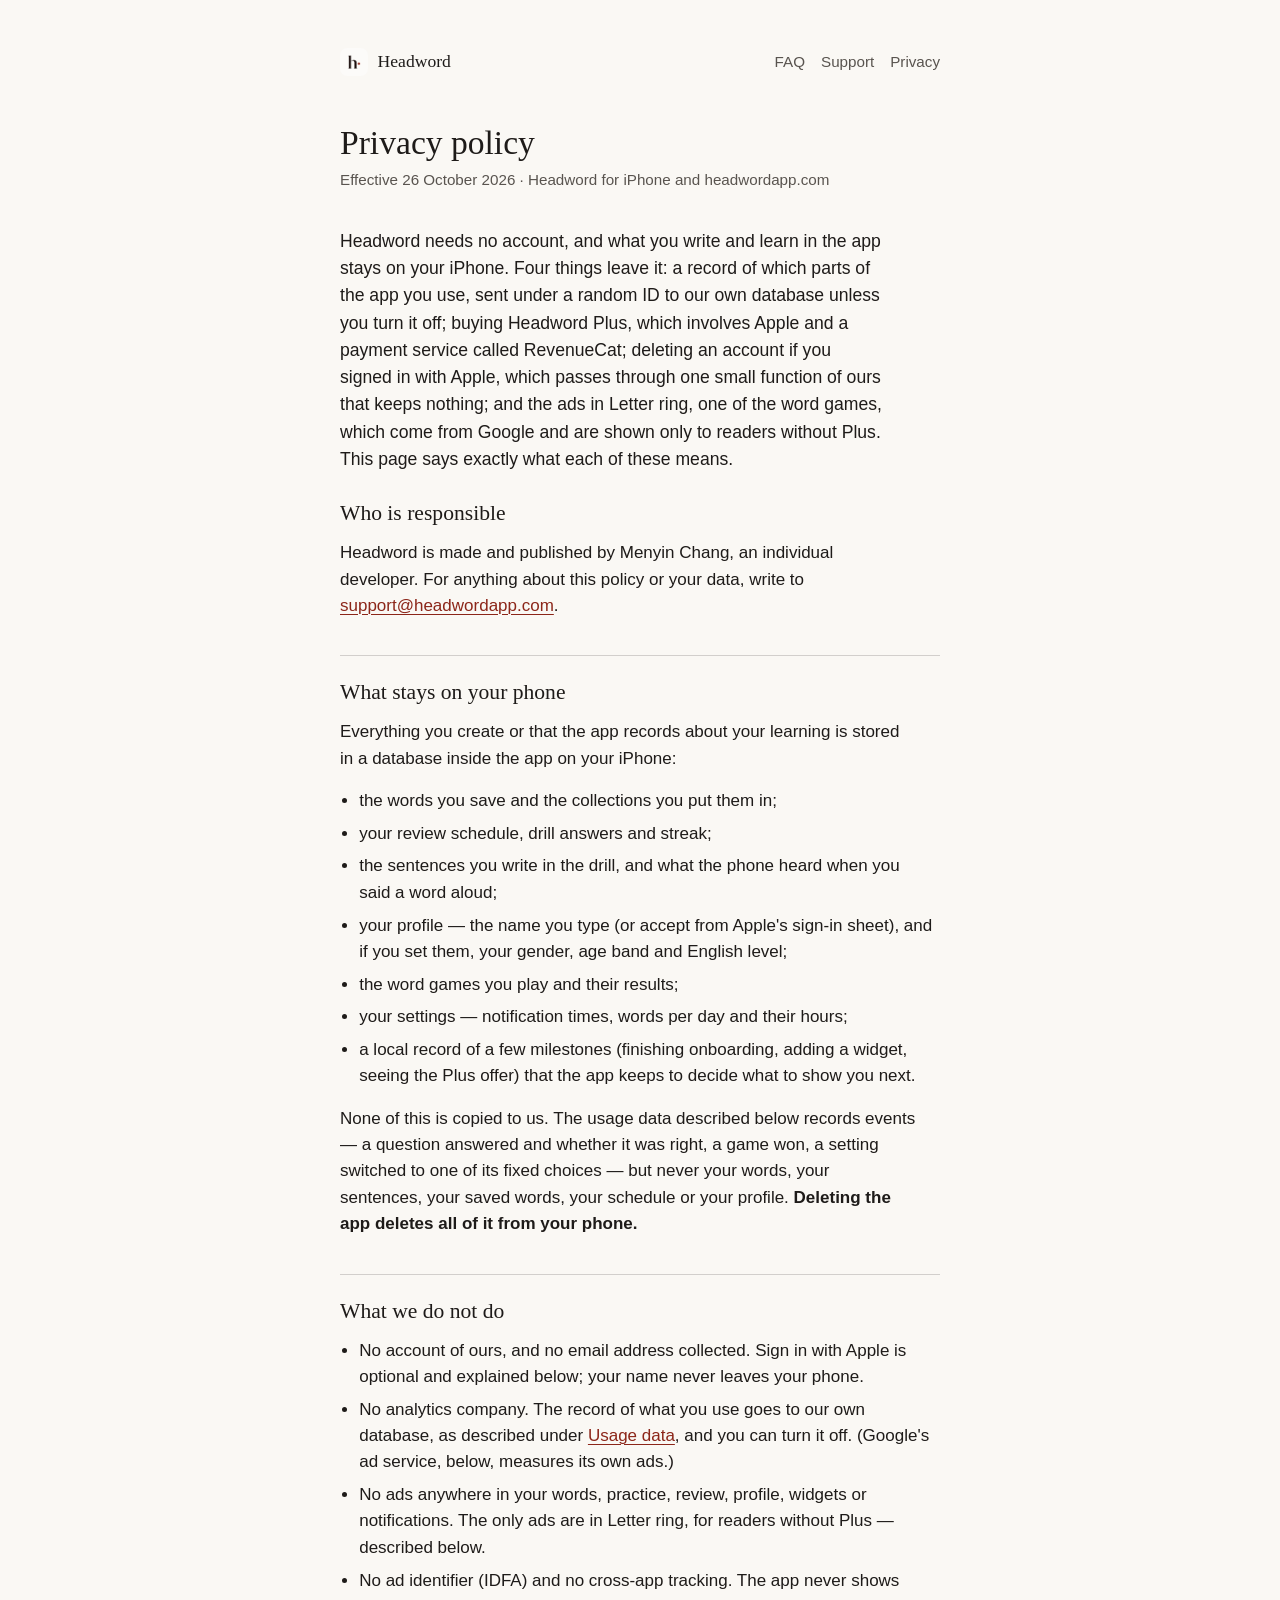
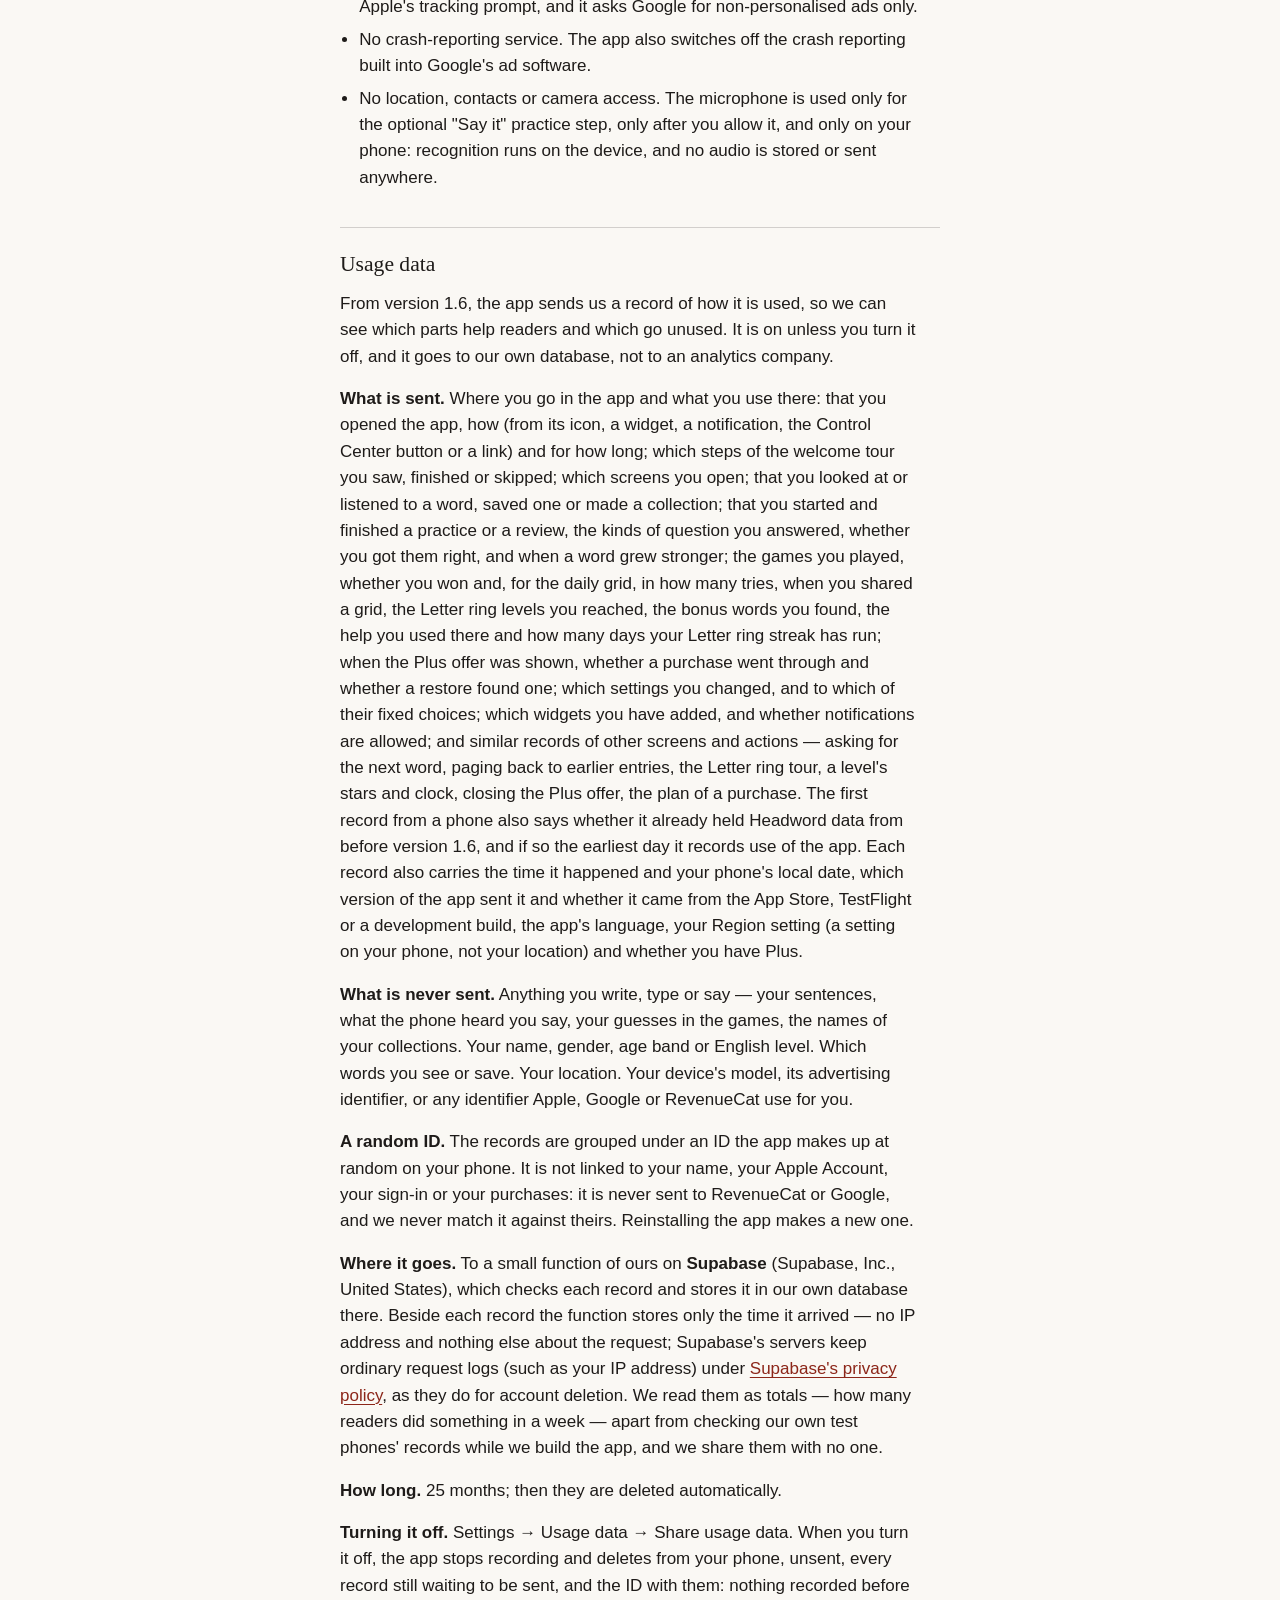
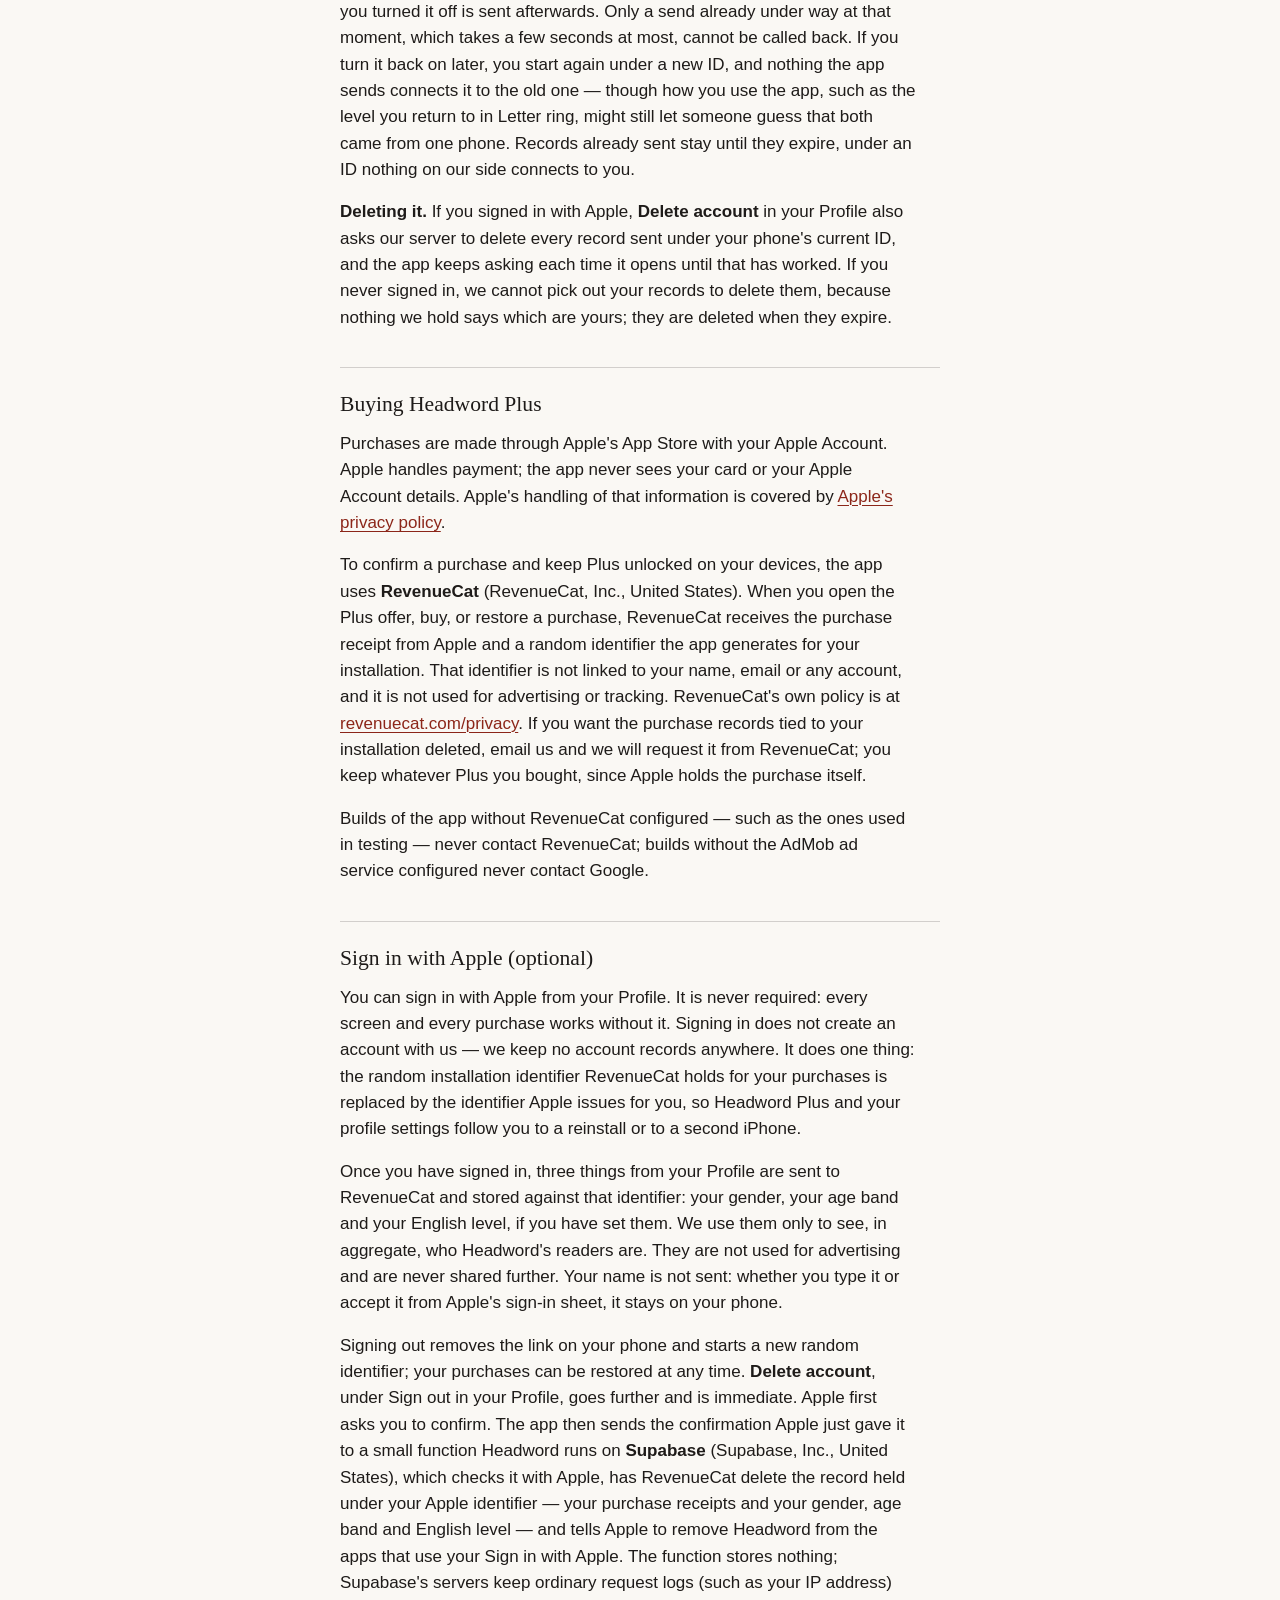
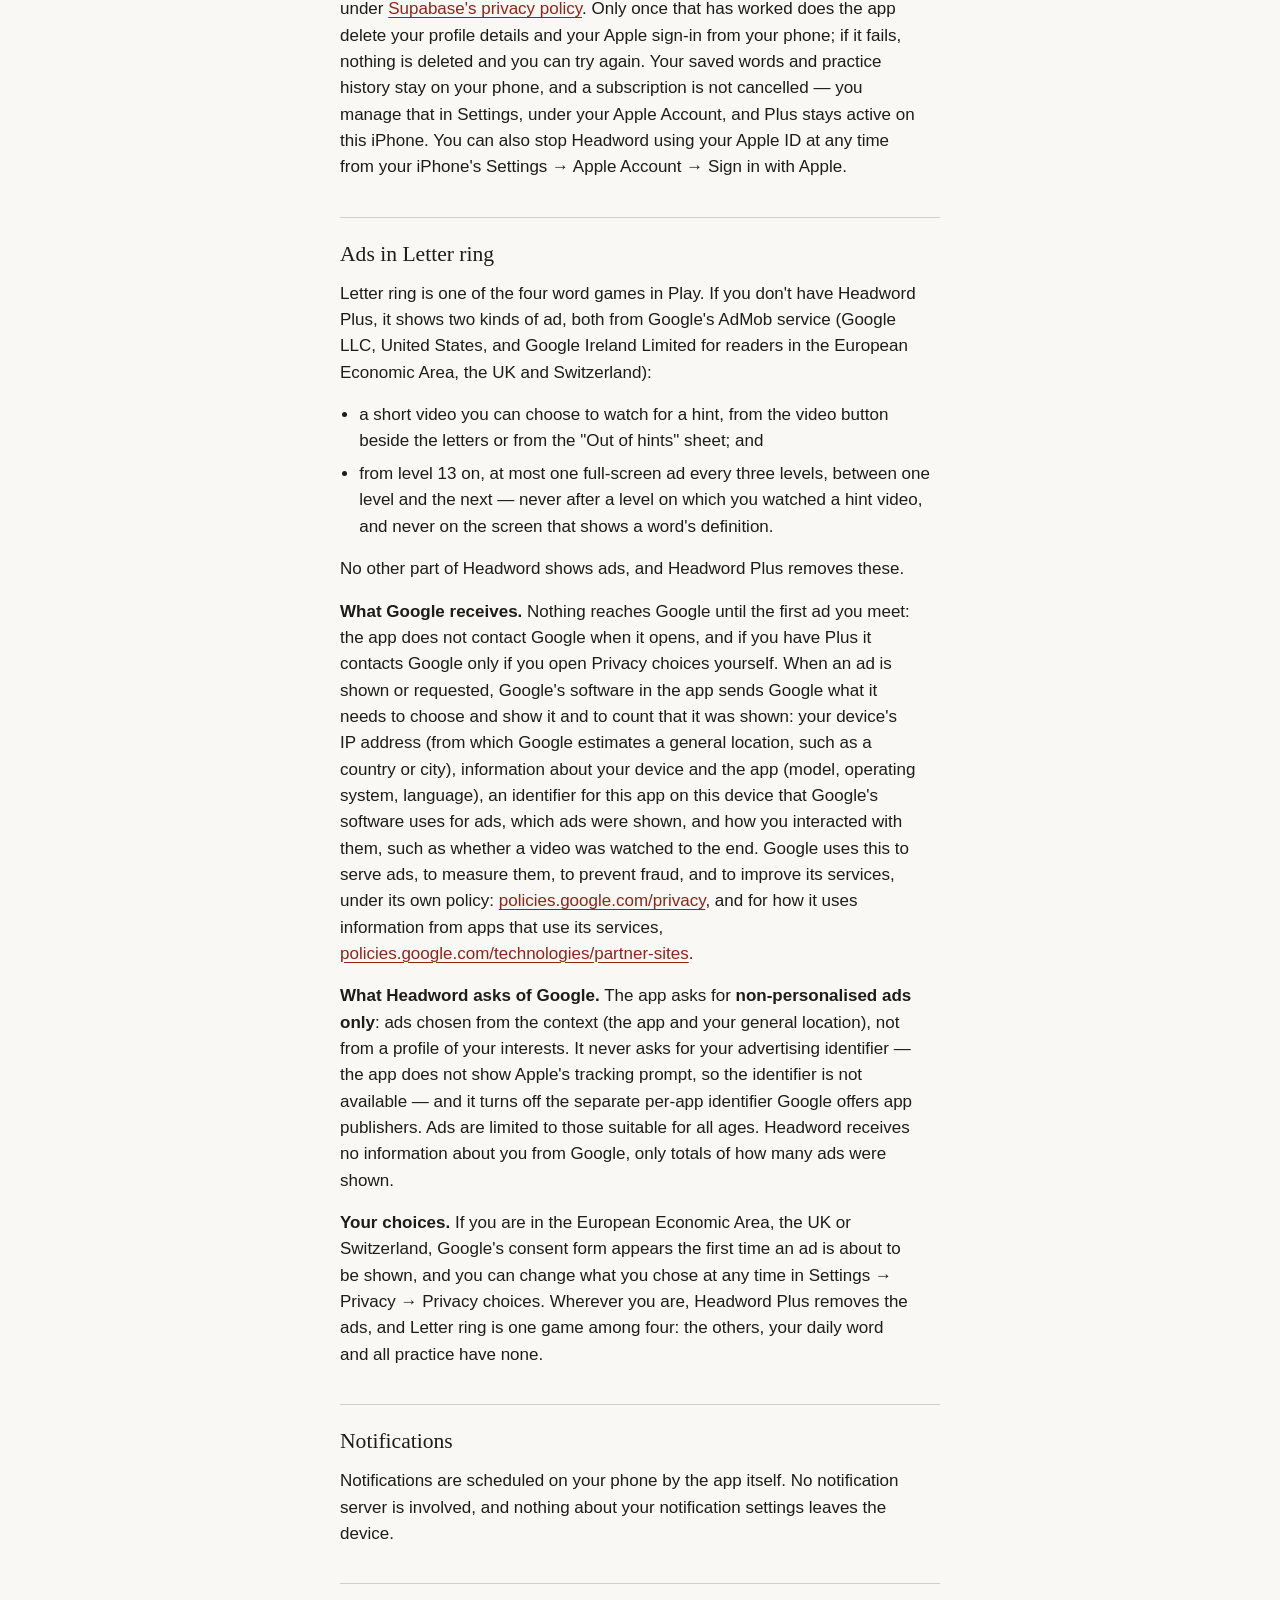
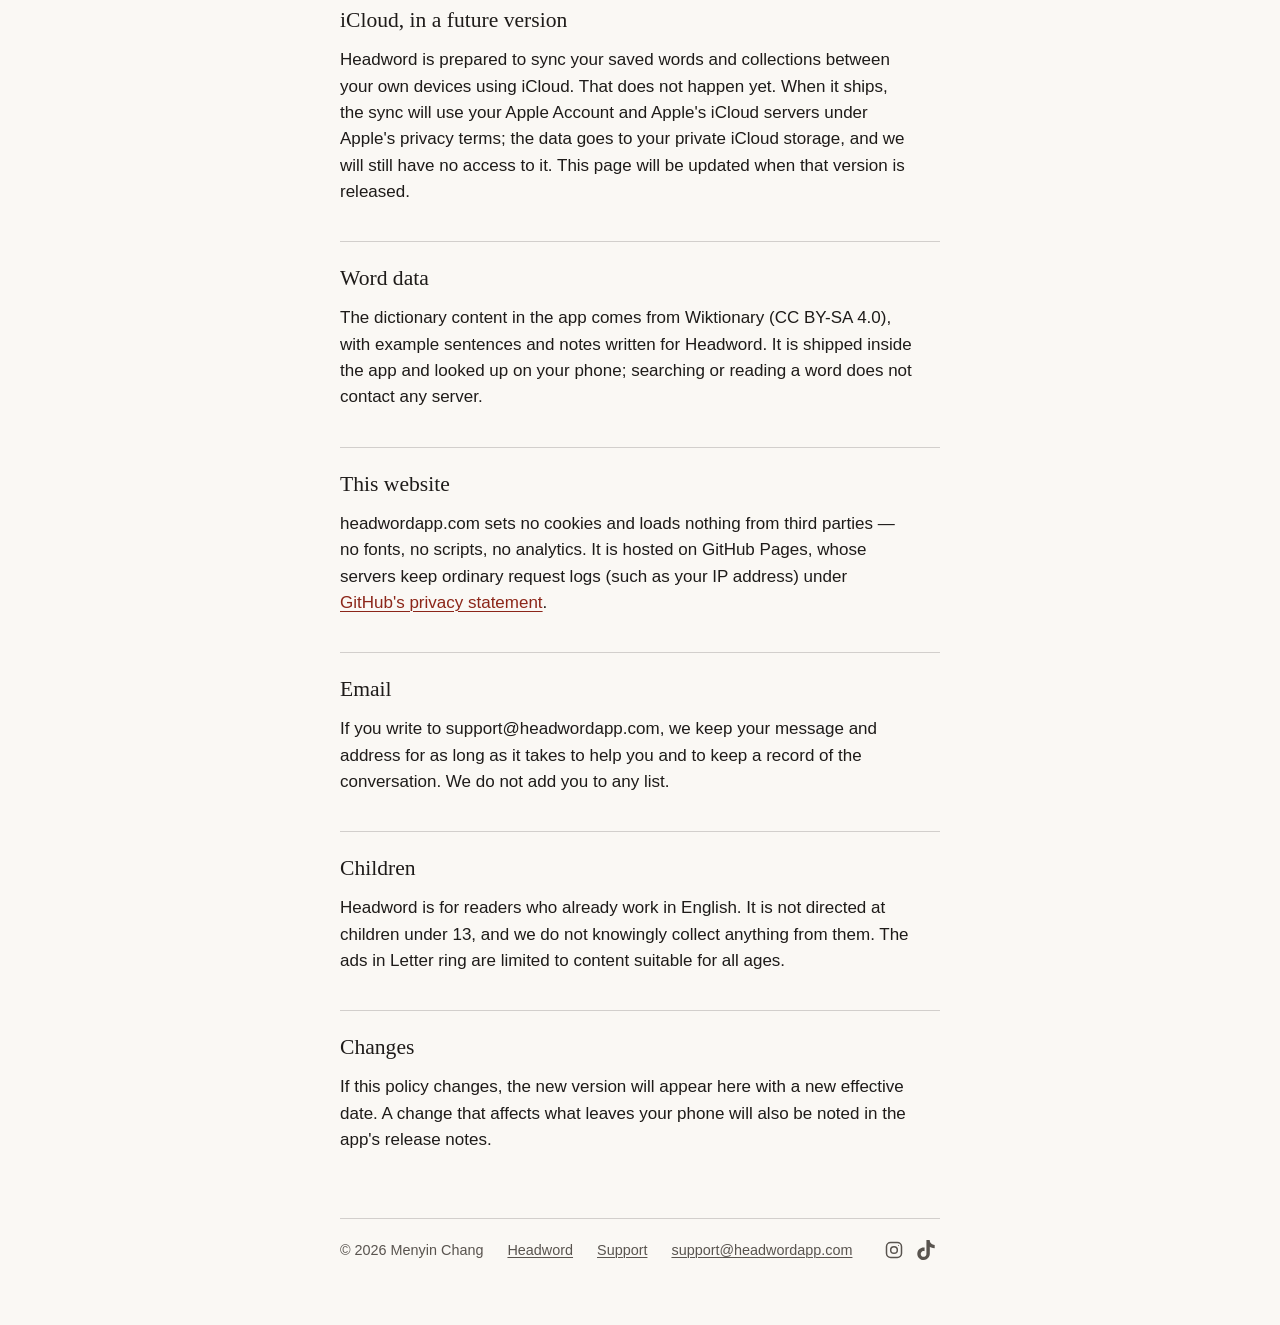
==== commit 858e8298: "feat(site): FAQ, two guides and machine-readable files for AI search; correct stale claims ChatGPT r" ====
--- a/privacy/index.html
+++ b/privacy/index.html
@@ -13,6 +13,7 @@
   <nav class="top" aria-label="Site">
     <a class="home" href="/"><img src="/icon.png" alt="">Headword</a>
     <span class="spacer"></span>
+    <a href="/faq/">FAQ</a>
     <a href="/support/">Support</a>
     <a href="/privacy/" aria-current="page">Privacy</a>
   </nav>
--- a/style.css
+++ b/style.css
@@ -112,6 +112,17 @@
 
 hr { border: 0; border-top: 1px solid var(--rule); margin: 2.5rem 0; }
 
+/* Guides: a comparison set as ruled rows, the way a dictionary sets a usage table. Scrolls inside
+   its own box on a phone rather than pushing the page sideways. */
+.table-wrap { overflow-x: auto; margin: 1.5rem 0 2rem; }
+table { border-collapse: collapse; width: 100%; min-width: 34rem; font-size: 0.95rem; }
+th, td { text-align: left; vertical-align: top; padding: 0.7rem 0.9rem 0.7rem 0; border-bottom: 1px solid var(--rule); }
+th { font-size: 0.8rem; letter-spacing: .14em; text-transform: uppercase; font-weight: 500; color: var(--ink-2); }
+td:first-child { font-family: ui-serif, "New York", "Iowan Old Style", "Palatino Linotype", Palatino, Georgia, "Times New Roman", serif; font-size: 1.05rem; white-space: nowrap; }
+dl.faq dt { font-family: ui-serif, "New York", "Iowan Old Style", "Palatino Linotype", Palatino, Georgia, "Times New Roman", serif; font-size: 1.25rem; margin-top: 1.8rem; }
+dl.faq dd { margin: 0.4rem 0 0; }
+.verdict { border-left: 2px solid var(--accent); padding-left: 1rem; }
+
 footer {
   margin-top: 4rem;
   padding-top: 1.25rem;
